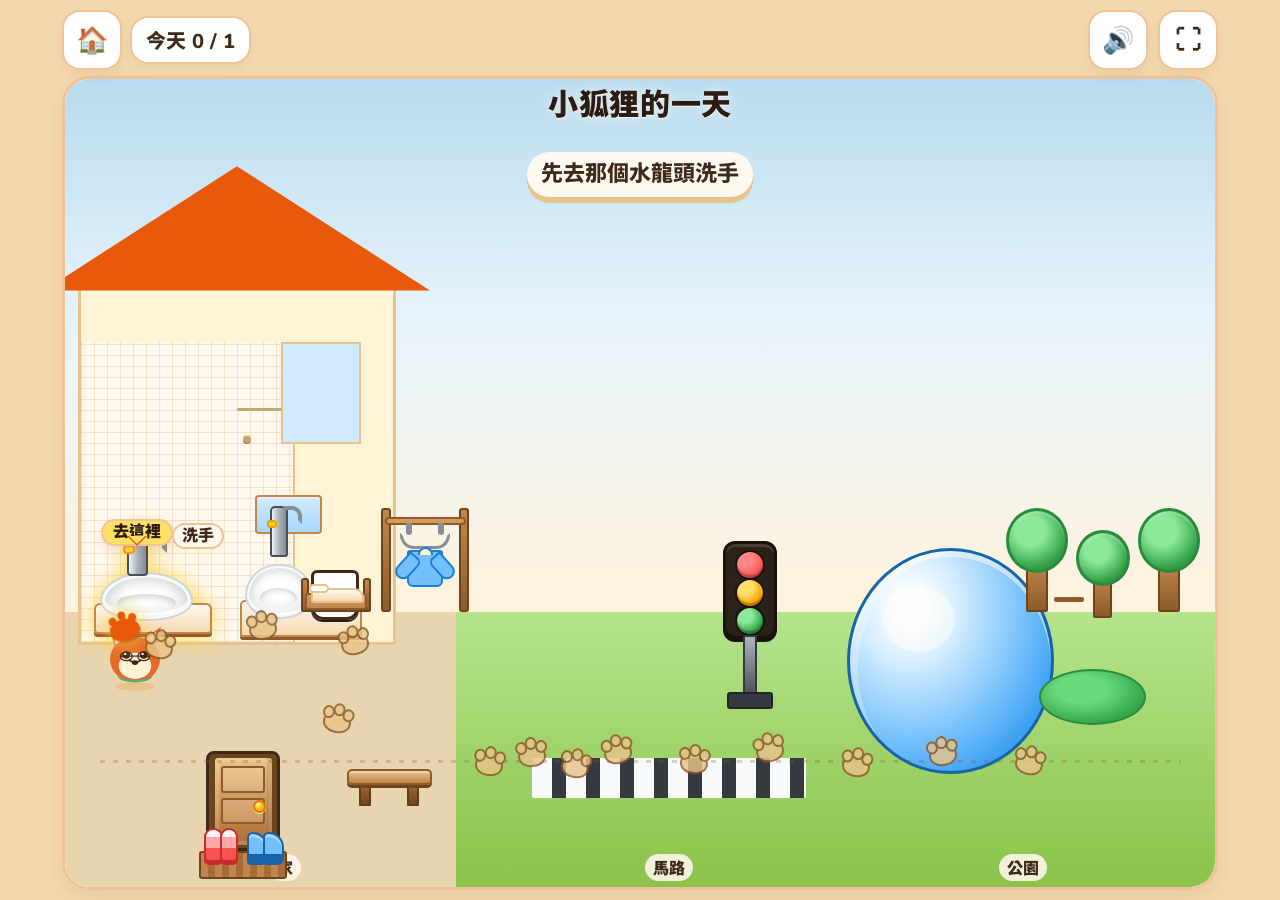
==== childgame/index.html @ acb847cd "小狐狸的一天：第四天出門後門打開鞋子走了，老師站到紅燈旁。 看完螃蟹再吃完再出門，家裡門打開、墊上鞋子走了，狐狸站到馬路紅燈旁說紅燈要停。吃完還沒出門時門仍關著、鞋子還在墊上。  Co-authore" ====
<!DOCTYPE html>
<html lang="zh-Hant">
  <head>
    <meta charset="utf-8" />
    <meta name="viewport" content="width=device-width, initial-scale=1, viewport-fit=cover, maximum-scale=1, user-scalable=no" />
    <meta name="mobile-web-app-capable" content="yes" />
    <meta name="apple-mobile-web-app-capable" content="yes" />
    <meta name="apple-mobile-web-app-title" content="小狐狸學堂" />
    <meta name="theme-color" content="#f4d9b0" />
    <title>小狐狸學堂</title>
    <meta name="description" content="小狐狸學堂。小狐狸老師帶臺灣大班玩數字、注音、英文和生活。" />
    <link rel="icon" type="image/svg+xml" href="./favicon.svg?v=20260903g" />
    <link rel="preconnect" href="https://fonts.googleapis.com" />
    <link rel="preconnect" href="https://fonts.gstatic.com" crossorigin />
    <link
      rel="stylesheet"
      href="https://fonts.googleapis.com/css2?family=Noto+Sans+TC:wght@700;900&family=Nunito:wght@700;800;900&display=swap"
    />
    <link rel="stylesheet" href="./styles.css?v=20260903g" />
  </head>
  <body>
    <div id="app"></div>
    <script src="./app.js?v=20260903g"></script>
  </body>
</html>
---- childgame/styles.css ----
:root {
  --ink: #3d2a1a;
  --ink-soft: #7a5a40;
  --paper: #fff8ee;
  --card: #fffdf8;
  --fox: #f76707;
  --fox-deep: #d9480f;
  --star: #f59f00;
  --good: #2b8a3e;
  --sky: #4dabf7;
  --berry: #fa5252;
  --grape: #845ef7;
  --mint: #12b886;
  --line: #f0c49a;
  --shadow: 0 8px 18px rgba(180, 120, 70, 0.14);
  --radius: 28px;
  --tap: 72px;
  --safe-t: env(safe-area-inset-top, 0px);
  --safe-b: env(safe-area-inset-bottom, 0px);
  --safe-l: env(safe-area-inset-left, 0px);
  --safe-r: env(safe-area-inset-right, 0px);
}

* {
  box-sizing: border-box;
}

html,
body {
  margin: 0;
  height: 100%;
  overflow: hidden;
  background: #f4d9b0;
  color: var(--ink);
  font-family: Nunito, "Noto Sans TC", "PingFang TC", "Microsoft JhengHei", "Noto Sans CJK TC", sans-serif;
  -webkit-tap-highlight-color: transparent;
  touch-action: manipulation;
  user-select: none;
  -webkit-user-select: none;
}

body {
  background: #f4d9b0;
}

button {
  font: inherit;
  color: inherit;
  cursor: pointer;
  border: 3px solid var(--line);
  border-radius: 20px;
  background: var(--card);
  box-shadow: var(--shadow);
}

button:active {
  transform: translateY(2px);
  box-shadow: 0 3px 8px rgba(90, 120, 160, 0.12);
}

button:focus-visible {
  outline: 4px solid #4dabf7;
  outline-offset: 2px;
}

#app {
  position: relative;
  z-index: 1;
  height: 100dvh;
  height: 100svh;
  max-height: 100dvh;
  overflow: hidden;
}

.shell {
  position: relative;
  height: 100%;
  max-width: 880px;
  margin: 0 auto;
  padding: calc(10px + var(--safe-t)) calc(12px + var(--safe-r)) calc(10px + var(--safe-b)) calc(12px + var(--safe-l));
  display: flex;
  flex-direction: column;
  gap: 8px;
  min-height: 0;
  overflow: hidden;
}

.topbar,
.home-tools {
  display: flex;
  align-items: center;
  justify-content: space-between;
  gap: 10px;
  flex: 0 0 auto;
}

.shell.is-home .topbar {
  justify-content: flex-end;
  position: relative;
  z-index: 1;
}

.topbar .title {
  flex: 1 1 auto;
  min-width: 0;
}

.icon-btn,
.home-btn {
  min-width: 60px;
  min-height: 60px;
  padding: 0 12px;
  font-size: 26px;
  font-weight: 800;
  display: inline-grid;
  place-items: center;
  background: #fff;
  border: 2px solid #f0c49a;
  border-radius: 18px;
  box-shadow: 0 5px 12px rgba(180, 120, 70, 0.12);
}

.home-hero {
  position: relative;
  z-index: 1;
  text-align: left;
  padding: 2px 8px 8px;
  flex: 0 0 auto;
}

.kicker {
  margin: 0 0 4px;
  font-size: clamp(20px, 5.2vmin, 30px);
  font-weight: 900;
  letter-spacing: 0.02em;
  color: #3d2a1a;
  text-align: left;
}

.title {
  margin: 0;
  font-size: clamp(36px, 10vmin, 58px);
  letter-spacing: 0.02em;
  text-align: left;
  line-height: 1.1;
  color: #2a1c12;
  font-weight: 900;
}

.fox-row {
  display: flex;
  align-items: flex-end;
  gap: 12px;
  flex: 0 0 auto;
  min-height: 0;
  padding: 0 4px;
}

.fox-frame {
  width: clamp(80px, 18vmin, 96px);
  height: clamp(80px, 18vmin, 96px);
  flex: 0 0 auto;
  border-radius: 0;
  background: transparent;
  border: 0;
  box-shadow: none;
  display: grid;
  place-items: center;
  overflow: visible;
}

.fox {
  width: 100%;
  height: 100%;
  display: block;
  overflow: visible;
}

.fox-bob {
  transform-box: fill-box;
  transform-origin: 50% 80%;
  animation: bob 2.8s ease-in-out infinite;
}

.fox.happy {
  animation: wiggle 0.45s ease;
}

.fox.think {
  animation: shake 0.4s ease;
}

.speech {
  flex: 1 1 auto;
  min-width: 0;
  background: #fffaf1;
  border: 0;
  border-radius: 24px;
  padding: 12px 16px;
  font-size: clamp(18px, 4.2vmin, 26px);
  font-weight: 800;
  line-height: 1.35;
  box-shadow: 0 6px 0 #e8c48a;
  position: relative;
}

.speak-btn {
  flex: 0 0 auto;
  min-width: 56px;
  min-height: 56px;
  padding: 0;
  font-size: 26px;
  border-radius: 18px;
  background: #fff;
  border: 2px solid #f0c49a;
  box-shadow: 0 5px 12px rgba(180, 120, 70, 0.12);
}

.star-chip,
.progress-chip {
  min-height: 48px;
  padding: 0 14px;
  border: 2px solid #f0c49a;
  border-radius: 18px;
  background: #fff;
  display: inline-flex;
  align-items: center;
  gap: 6px;
  font-size: 22px;
  font-weight: 800;
  box-shadow: 0 4px 10px rgba(180, 120, 70, 0.1);
}

.home-scroll {
  flex: 1 1 auto;
  min-height: 0;
  overflow-x: hidden;
  overflow-y: auto;
  -webkit-overflow-scrolling: touch;
  display: flex;
  flex-direction: column;
  gap: 10px;
  padding: 4px 12px 20px;
  scrollbar-width: none;
}

.home-scroll::-webkit-scrollbar {
  display: none;
  width: 0;
}

.section-title {
  margin: 6px 8px 0;
  font-size: clamp(18px, 4.2vmin, 26px);
  font-weight: 900;
  letter-spacing: 0.08em;
  color: #3d2a1a;
}

.level-grid {
  flex: 0 0 auto;
  display: grid;
  grid-template-columns: minmax(0, 1fr) minmax(0, 1fr);
  grid-auto-rows: minmax(148px, auto);
  gap: 14px;
  padding: 2px 2px 8px;
  width: 100%;
  max-width: 100%;
}

.level-card {
  display: flex;
  flex-direction: column;
  align-items: center;
  justify-content: center;
  gap: 8px;
  min-width: 0;
  max-width: 100%;
  overflow: hidden;
  min-height: clamp(148px, 26vmin, 196px);
  padding: 16px 8px 14px;
  font-weight: 800;
  border-radius: 32px;
  border: 2px solid #f0c49a;
  background: #fffdf8;
  box-shadow: 0 10px 18px rgba(180, 120, 70, 0.14);
}

.preview-art {
  width: 100%;
  max-width: 100%;
  min-width: 0;
  min-height: clamp(64px, 14vmin, 96px);
  display: flex;
  align-items: center;
  justify-content: center;
  flex-wrap: wrap;
  gap: 4px;
  background: transparent;
  border-radius: 0;
  font-size: clamp(18px, 4.6vmin, 26px);
  line-height: 1;
  box-shadow: none;
}

.cherry-ball {
  width: clamp(20px, 5.4vmin, 28px);
  height: clamp(20px, 5.4vmin, 28px);
  border-radius: 50%;
  background: radial-gradient(circle at 32% 28%, #ff8a8a 0 30%, #e03131 72%, #c22525 100%);
  box-shadow: inset -2px -3px 0 rgba(0, 0, 0, 0.08), 0 3px 0 rgba(180, 80, 60, 0.16);
  position: relative;
}

.cherry-ball::before {
  content: "";
  position: absolute;
  top: -9px;
  left: 46%;
  width: 2px;
  height: 10px;
  background: #2f9e44;
  border-radius: 2px;
}

.preview-art b {
  display: inline-grid;
  place-items: center;
  min-width: 1.15em;
  min-height: 1.15em;
  padding: 0 4px;
  background: #fff8ee;
  border: 2px solid #f0c49a;
  border-radius: 10px;
  font-size: 1em;
  color: #2a1c12;
}

.preview-art em {
  display: inline-grid;
  place-items: center;
  min-width: 1.05em;
  min-height: 1.05em;
  padding: 0 2px;
  background: #fff3bf;
  border: 2px solid #ffe066;
  border-radius: 10px;
  font-style: normal;
  color: var(--fox-deep);
}

.preview-art i {
  display: inline-grid;
  place-items: center;
  min-width: 1.05em;
  min-height: 1.05em;
  padding: 0 2px;
  background: #fff8ee;
  border: 2px solid #e8d4b0;
  border-radius: 10px;
  font-style: normal;
  font-weight: 900;
}

.preview-path i,
.preview-path em {
  min-width: 1.2em;
  min-height: 0.95em;
  border-radius: 50% 46% 48% 52%;
  background: #dee2e6;
  border-color: #adb5bd;
}

.preview-path em {
  background: #fff8ee;
  border-style: dashed;
  border-color: #ff922b;
}

.preview-ord .preview-flag {
  display: inline-grid;
  width: 1.55em;
  height: 1.55em;
  vertical-align: middle;
}

.preview-ord .preview-flag svg {
  width: 100%;
  height: 100%;
  display: block;
}

.preview-art .stars {
  font-size: 1.05em;
  filter: drop-shadow(0 1px 0 #e6a800);
}

.preview-more .mini-scale {
  display: flex;
  align-items: flex-end;
  gap: 4px;
}

.preview-more .mini-scale b {
  display: flex;
  align-items: center;
  gap: 1px;
  font-size: 0.72em;
  padding: 2px 4px;
  border-radius: 10px 10px 8px 8px;
}

.preview-more .count-fruit,
.preview-bond .count-fruit {
  width: 18px;
  height: 18px;
  flex: none;
}

.preview-more .mini-scale i {
  width: 10px;
  height: 12px;
  padding: 0;
  background: #c1864a;
  border: 0;
  border-radius: 0;
  clip-path: polygon(50% 0, 100% 100%, 0 100%);
}

.preview-trace svg {
  width: 46px;
  height: 52px;
  display: block;
  max-width: 100%;
}

.preview-trace path {
  fill: none;
  stroke: #f76707;
  stroke-width: 9;
  stroke-linecap: round;
  stroke-linejoin: round;
  stroke-dasharray: 8 7;
}

.preview-trace .preview-start {
  fill: #40c057;
  stroke: #2f9e44;
  stroke-width: 1.5;
}

.preview-trace.preview-bpm path {
  fill: #f76707;
  stroke: none;
  stroke-dasharray: none;
}

.preview-match .draw-line {
  width: 12px;
  height: 0;
  border-top: 3px solid #f76707;
  flex: 0 0 auto;
}

.preview-match .count-fruit {
  width: 1em;
  height: 1em;
  flex: none;
}

.level-card .name {
  font-size: clamp(20px, 4.6vmin, 30px);
  color: #2a1c12;
  max-width: 100%;
  text-align: center;
  line-height: 1.2;
}

.level-card .hint {
  font-size: clamp(13px, 3vmin, 16px);
  font-weight: 800;
  color: var(--ink-soft);
  text-align: center;
  line-height: 1.2;
}

.level-card.c1,
.level-card.c2,
.level-card.c3,
.level-card.c4,
.level-card.c5,
.level-card.c6,
.level-card.c7,
.level-card.c8,
.level-card.c9,
.level-card.w1,
.level-card.w2,
.level-card.w3,
.level-card.w4,
.level-card.w5,
.level-card.w6,
.level-card.e1,
.level-card.e2,
.level-card.e3,
.level-card.e4,
.level-card.e5,
.level-card.e6,
.level-card.l1,
.level-card.l2,
.level-card.l3,
.level-card.l4,
.level-card.l5,
.level-card.l6,
.level-card.l7,
.level-card.l8 {
  background: #fffdf8;
  border-color: #f0c49a;
}

.level-grid .level-card:active {
  transform: translateY(2px);
}

.home-foot {
  display: flex;
  align-items: center;
  justify-content: center;
  gap: 8px;
  flex: 0 0 auto;
  min-height: 48px;
  padding: 4px 8px 2px;
  background: transparent;
  box-shadow: none;
}

.home-foot .star-chip {
  background: transparent;
  border: 0;
  box-shadow: none;
  min-height: 0;
  padding: 0;
  font-size: clamp(22px, 4.8vmin, 30px);
  color: #3d2a1a;
}

.day-banner {
  display: grid;
  grid-template-columns: minmax(0, 1.15fr) minmax(0, 1fr) auto;
  align-items: center;
  gap: 10px 14px;
  width: 100%;
  min-height: 132px;
  padding: 12px 14px;
  text-align: left;
  background: linear-gradient(#8ecae6 0 48%, #d8f5a2 48% 100%);
  border: 3px solid #f0c49a;
  border-radius: 28px;
  box-shadow: var(--shadow);
  overflow: hidden;
}

.day-banner.is-evening {
  background: linear-gradient(#3d405b 0 50%, #5c4d3a 50% 100%);
  color: #fff8ee;
}

.day-banner-scene {
  position: relative;
  min-height: 88px;
  display: grid;
  grid-template-columns: 1.1fr 0.8fr 1fr;
  align-items: end;
  padding: 8px 6px 4px;
}

.day-banner-scene .mini-corner {
  position: relative;
  display: flex;
  align-items: flex-end;
  justify-content: center;
  gap: 2px;
  min-height: 42px;
  font-size: clamp(18px, 4.8vmin, 26px);
  line-height: 1;
}

.day-banner-scene .mini-home {
  background: linear-gradient(transparent 55%, #e8d5b0 55%);
}

.day-banner-scene .mini-road {
  background: linear-gradient(transparent 55%, #8bc34a 55%);
}

.day-banner-scene .mini-park {
  background: linear-gradient(transparent 55%, #8bc34a 55%);
}

.day-banner-scene .mini-hut {
  position: relative;
  width: 22px;
  height: 14px;
  margin-bottom: 2px;
  background: #fff4d6;
  border: 2px solid #e8c48a;
  border-radius: 3px 3px 0 0;
}

.day-banner-scene .mini-hut::before {
  content: "";
  position: absolute;
  left: -5px;
  top: -9px;
  width: 28px;
  height: 10px;
  background: #e8590c;
  clip-path: polygon(50% 0, 100% 100%, 0 100%);
}

.day-banner-scene .mini-crosswalk {
  width: 16px;
  height: 22px;
  background: repeating-linear-gradient(90deg, #6c757d 0 3px, #f8f9fa 3px 6px);
  border-radius: 2px;
}

.day-banner-scene .mini-corner .bit {
  font-size: clamp(16px, 4.2vmin, 22px);
  font-style: normal;
}

.day-banner-scene .day-fox-wear.mini {
  position: absolute;
  left: 14%;
  bottom: 2px;
  transform: scale(0.72);
  transition: left 0.45s ease;
}

.day-banner-scene.at-sink .day-fox-wear.mini { left: 8%; }
.day-banner-scene.at-vanity .day-fox-wear.mini { left: 22%; }
.day-banner-scene.at-dress .day-fox-wear.mini { left: 30%; }
.day-banner-scene.at-door .day-fox-wear.mini { left: 20%; }
.day-banner-scene.at-table .day-fox-wear.mini { left: 36%; }
.day-banner-scene.at-road .day-fox-wear.mini { left: 48%; }
.day-banner-scene.at-park .day-fox-wear.mini { left: 78%; }

.day-banner-copy {
  display: flex;
  flex-direction: column;
  gap: 4px;
  min-width: 0;
}

.day-banner-copy strong {
  font-size: clamp(22px, 5vmin, 32px);
  font-weight: 900;
  line-height: 1.15;
}

.day-banner-progress {
  font-size: clamp(16px, 3.6vmin, 22px);
  font-weight: 800;
  color: #3d2a1a;
}

.day-banner.is-evening .day-banner-progress {
  color: #fff8ee;
}

.day-banner-bits {
  display: flex;
  flex-wrap: wrap;
  gap: 4px;
  min-height: 22px;
}

.day-banner-bits .bit {
  font-size: 20px;
  line-height: 1;
  font-style: normal;
}

.day-banner:focus,
.day-banner:focus-visible {
  outline: 4px solid #ffd43b;
  outline-offset: 3px;
}

.day-banner-go {
  display: inline-grid;
  place-items: center;
  min-height: 56px;
  padding: 0 16px;
  border-radius: 18px;
  background: #ffe066;
  border: 2px solid #f0c49a;
  font-size: clamp(18px, 3.8vmin, 24px);
  font-weight: 900;
  color: #2a1c12;
  box-shadow: 0 5px 12px rgba(180, 120, 70, 0.14);
}

.shell.is-day {
  max-width: 1080px;
  gap: 6px;
}

.shell.is-day .topbar {
  justify-content: space-between;
}

.day-top-left {
  display: flex;
  align-items: center;
  gap: 8px;
}

.day-count {
  font-size: clamp(16px, 3.4vmin, 20px);
}

.shell.is-day .home-hero {
  display: none;
}

.shell.is-day .day-world {
  min-height: 0;
}

.day-talk {
  position: absolute;
  top: 10px;
  left: 10px;
  right: 10px;
  z-index: 5;
  display: flex;
  flex-direction: column;
  align-items: center;
  gap: 6px;
  pointer-events: none;
}

.day-world-title {
  margin: 0;
  font-size: clamp(20px, 4.6vmin, 30px);
  font-weight: 900;
  letter-spacing: 0.02em;
  line-height: 1.15;
  color: #2a1c12;
  text-shadow: 0 1px 0 rgba(255, 248, 238, 0.95), 0 0 14px rgba(255, 248, 238, 0.75);
}

.day-talk .speech {
  flex: 0 1 auto;
  max-width: min(92%, 560px);
  padding: 8px 14px;
  font-size: clamp(16px, 3.6vmin, 22px);
}

.day-world {
  --day-n: 3;
  --day-at: 0;
  --fox-x: 16%;
  --fox-y: 18%;
  --fox-right: auto;
  --fox-top: auto;
  position: relative;
  flex: 1 1 auto;
  min-height: 180px;
  overflow: hidden;
  border: 3px solid #f0c49a;
  border-radius: 28px;
  box-shadow: var(--shadow);
  background: #fffdf8;
}

.day-world.at-sink { --fox-x: calc(5% + 10px); --fox-y: 24%; }
.day-world.at-vanity { --fox-x: calc(max(36%, calc(5% + 148px)) - 22px); --fox-y: 28%; }
.day-world.at-dress { --fox-x: calc(max(36%, 5% + 148px) + 132px); --fox-y: 31%; }
.day-world.at-home { --fox-x: calc(max(36%, 5% + 148px) + 28px); --fox-y: 18%; }
.day-world.at-door { --fox-x: calc(30% + 18px); --fox-y: 4%; }
.day-world.at-table { --fox-x: auto; --fox-y: 7%; --fox-right: 4%; }
.day-world.at-road { --fox-x: auto; --fox-y: 14%; --fox-right: 30%; }
.day-world.at-light { --fox-x: auto; --fox-y: 6%; --fox-right: calc(14% + 64px); }
.day-world.at-habitat,
.day-world.at-park { --fox-x: 34%; --fox-y: 8%; --fox-top: auto; --fox-right: auto; }
.day-world.at-road .day-marker.is-park-side { --fox-x: auto; --fox-y: 22%; --fox-right: 8%; }
.day-world.at-habitat .day-marker.is-park-side,
.day-world.at-park .day-marker.is-park-side { --fox-x: 34%; --fox-y: 8%; --fox-top: auto; --fox-right: auto; }

.day-world.wx-rain .day-sky {
  background: linear-gradient(#6d8298, #9aafc0 55%, #c5d0d8);
}

.day-world.wx-cold .day-sky {
  background: linear-gradient(#d7e8f4, #eef6ff 60%, #f7fbff);
}

.day-world.wx-wind .day-sky {
  background: linear-gradient(#9ad0ea, #e4f4fb);
}

.day-world.wx-sun .day-sky {
  background: linear-gradient(#3d9ef0, #7ec8ff 42%, #ffe28a 100%);
}

.day-sky,
.day-ground,
.day-trail,
.day-zebra {
  position: absolute;
  pointer-events: none;
}

.day-sky {
  inset: 0 0 34% 0;
  border-radius: 25px 25px 0 0;
  overflow: hidden;
  background: linear-gradient(#b9dcf0 0%, #e8f4fb 46%, #fff3dc 100%);
}

.day-world.is-evening .day-sky,
.day-world.is-evening.wx-sun .day-sky,
.day-world.is-evening.wx-rain .day-sky,
.day-world.is-evening.wx-cold .day-sky,
.day-world.is-evening.wx-wind .day-sky {
  background: linear-gradient(#1d2b55 0%, #7a3560 28%, #e8590c 58%, #ffc078 82%, #ffe8a3 100%);
}

.day-world.is-evening .day-sky::after {
  content: "";
  position: absolute;
  right: 9%;
  top: 8%;
  width: clamp(36px, 9vmin, 56px);
  height: clamp(36px, 9vmin, 56px);
  border-radius: 50%;
  background: radial-gradient(circle at 36% 34%, #fff4c2 0 28%, #ff922b 62%, #d9480f 100%);
  box-shadow: 0 0 22px 8px rgba(255, 146, 43, 0.55);
  pointer-events: none;
}

.day-world.is-evening .wx-sun-icon {
  display: none;
}

.day-world.is-evening.wx-rain .day-sky {
  background: linear-gradient(#2a3348 0%, #6b4a58 46%, #d4a07a 100%);
}

.day-world.is-evening.wx-cold .day-sky {
  background: linear-gradient(#3d4d6e 0%, #8e6d78 46%, #e8c8a8 100%);
}

.day-sky .wx-drop,
.day-sky .wx-flake,
.day-sky .wx-sun-icon {
  position: absolute;
  pointer-events: none;
  font-style: normal;
  line-height: 1;
}

.day-sky .wx-drop {
  top: -12%;
  left: var(--x, 20%);
  width: 3px;
  height: 16px;
  border-radius: 2px;
  background: rgba(235, 245, 255, 0.78);
  animation: wx-rain 1.15s linear infinite;
  animation-delay: var(--d, 0s);
}

.day-sky .wx-flake {
  top: -8%;
  left: var(--x, 20%);
  width: 6px;
  height: 6px;
  border-radius: 50%;
  background: #fff;
  box-shadow: 0 0 0 1px rgba(210, 230, 245, 0.45);
  opacity: 0.95;
  animation: wx-snow 2.6s linear infinite;
  animation-delay: var(--d, 0s);
}

.day-sky .wx-sun-icon {
  top: 8%;
  right: 9%;
  font-size: clamp(26px, 7vmin, 44px);
  filter: drop-shadow(0 0 10px rgba(255, 224, 102, 0.85));
}

@keyframes wx-rain {
  0% { transform: translateY(0); opacity: 0.75; }
  100% { transform: translateY(140px); opacity: 0.15; }
}

@keyframes wx-snow {
  0% { transform: translate3d(0, 0, 0); opacity: 0.9; }
  100% { transform: translate3d(8px, 130px, 0); opacity: 0.2; }
}

.day-ground {
  inset: 66% 0 0 0;
  border-radius: 0 0 25px 25px;
  background:
    linear-gradient(90deg, #e8d5b0 0 34%, transparent 34% 66%, transparent 66% 100%),
    linear-gradient(#b5e48c, #8bc34a);
}

.day-world.is-evening .day-ground {
  background:
    linear-gradient(90deg, #b08958 0 34%, transparent 34% 66%, transparent 66% 100%),
    linear-gradient(#6f9a48, #3f6a32);
}

.day-trail {
  left: 3%;
  right: 3%;
  bottom: 14%;
  height: 28px;
  border-radius: 0;
  background: none;
  opacity: 1;
  overflow: visible;
  z-index: 3;
}

.day-trail::before {
  content: "";
  position: absolute;
  left: 0;
  right: 0;
  top: 52%;
  height: 3px;
  border-radius: 999px;
  background:
    repeating-linear-gradient(
      90deg,
      rgba(141, 90, 43, 0.28) 0 5px,
      transparent 5px 13px
    );
  opacity: 1;
}

.dt-paw {
  position: absolute;
  left: var(--x, 8%);
  top: 50%;
  width: 24px;
  height: 18px;
  margin-left: -12px;
  margin-top: calc(-10px + var(--w, 0px) - var(--up, 0px));
  color: #8d5a2b;
  background: currentColor;
  border-radius: 50% 50% 46% 46%;
  transform: rotate(var(--r, 0deg));
  pointer-events: none;
  box-shadow: 1px 2px 0 rgba(61, 42, 26, 0.22);
}

.dt-paw.at-wash {
  left: calc((1.15 / 3) * 0.05 / 0.94 * 100% - 3% / 0.94 + 38px);
}

.dt-paw.at-brush {
  left: calc(max((1.15 / 3) * 0.36 / 0.94 * 100%, (1.15 / 3) * 0.05 / 0.94 * 100% + 148px) - 3% / 0.94 + 28px);
}

.dt-paw.at-dress {
  left: calc(max((1.15 / 3) * 0.36 / 0.94 * 100%, (1.15 / 3) * 0.05 / 0.94 * 100% + 148px) - 3% / 0.94 + 120px);
}

.dt-paw.near-wash {
  left: calc((1.15 / 3) * 0.05 / 0.94 * 100% - 3% / 0.94 + 72px);
}

.dt-paw::before {
  content: "";
  position: absolute;
  left: 50%;
  top: -8px;
  width: 8px;
  height: 9px;
  margin-left: -4px;
  background: currentColor;
  border-radius: 50%;
  box-shadow:
    -10px 4px 0 currentColor,
    10px 4px 0 currentColor;
}

.dt-paw.is-done {
  color: #5c3d1e;
  opacity: 1;
}

.dt-paw.is-now {
  width: 30px;
  height: 22px;
  margin-left: -15px;
  color: #e8590c;
  z-index: 2;
  filter: drop-shadow(0 0 10px rgba(255, 212, 59, 1));
  animation: dt-paw-now 1.15s ease-in-out infinite;
}

.dt-paw.is-soon {
  color: #a86a38;
  opacity: 0.82;
  background: #e8c48a;
  box-shadow: 0 0 0 2px #8d5a2b;
}

.dt-paw.is-soon::before {
  background: #e8c48a;
  box-shadow:
    -10px 4px 0 #e8c48a,
    10px 4px 0 #e8c48a,
    -10px 4px 0 2px #8d5a2b,
    10px 4px 0 2px #8d5a2b,
    0 0 0 2px #8d5a2b;
}

.dt-paw.is-stretch {
  color: #c1864a;
  opacity: 1;
  animation: dt-paw-stretch 0.7s ease-out;
}

.day-trail.just-wash .dt-paw.is-stretch,
.day-trail.just-brush .dt-paw.is-stretch {
  width: 26px;
  height: 20px;
  color: #e8590c;
  opacity: 1;
}

@keyframes dt-paw-now {
  0%, 100% { transform: rotate(var(--r, 0deg)) translateY(0) scale(1); }
  50% { transform: rotate(var(--r, 0deg)) translateY(-5px) scale(1.12); }
}

@keyframes dt-paw-stretch {
  0% { transform: rotate(var(--r, 0deg)) scale(0.4); opacity: 0; }
  100% { transform: rotate(var(--r, 0deg)) scale(1); opacity: 1; }
}

.day-world.is-evening .dt-paw.is-done {
  color: #4a3018;
}

.day-world.is-evening .dt-paw.is-now {
  color: #ff922b;
}

.day-zebra {
  left: 8%;
  right: 8%;
  width: auto;
  bottom: 11%;
  height: clamp(28px, 7vmin, 40px);
  background:
    repeating-linear-gradient(
      90deg,
      #f8f9fa 0 20px,
      #343a40 20px 34px
    );
  border: 0;
  border-radius: 2px;
  box-shadow: none;
  z-index: 1;
}

.day-zebra i {
  position: absolute;
  display: block;
  pointer-events: none;
}

.dz-print {
  width: 38px;
  height: 28px;
  background: #d9480f;
  border-radius: 50% 50% 46% 46%;
  box-shadow: 0 0 0 3px #fff4e0, 2px 2px 0 rgba(61, 42, 26, 0.35);
  z-index: 2;
}

.dz-print::before {
  content: "";
  position: absolute;
  left: 50%;
  top: -8px;
  width: 8px;
  height: 9px;
  margin-left: -4px;
  background: #e8590c;
  border-radius: 50%;
  box-shadow: -9px 3px 0 #e8590c, 9px 3px 0 #e8590c;
}

.dz-print.a { left: 18%; top: 42%; transform: rotate(-12deg); }
.dz-print.b { left: 42%; top: 28%; transform: rotate(8deg); }
.dz-print.c { left: 66%; top: 46%; transform: rotate(-6deg); }

.day-live {
  position: absolute;
  z-index: 2;
  inset: 0;
  display: grid;
  grid-template-columns: 1.15fr 0.85fr 1fr;
  pointer-events: none;
}

.day-corner {
  position: relative;
  min-width: 0;
}

.day-corner-name {
  position: absolute;
  left: 50%;
  bottom: 6px;
  transform: translateX(-50%);
  z-index: 2;
  padding: 1px 8px;
  border-radius: 999px;
  background: rgba(255, 248, 238, 0.88);
  font-size: clamp(12px, 2.6vmin, 16px);
  font-weight: 900;
  color: #3d2a1a;
  pointer-events: none;
}

.live-house {
  position: absolute;
  left: 3%;
  bottom: 30%;
  width: 72%;
  height: 46%;
  background: #fff4d6;
  border: 3px solid #e8c48a;
  border-radius: 10px 10px 0 0;
}

.live-house::before {
  content: "";
  position: absolute;
  left: 0;
  top: 18%;
  bottom: 0;
  width: 68%;
  background:
    repeating-linear-gradient(
      90deg,
      rgba(214, 168, 110, 0.28) 0 1px,
      transparent 1px 13px
    ),
    repeating-linear-gradient(
      0deg,
      rgba(214, 168, 110, 0.28) 0 1px,
      transparent 1px 11px
    ),
    #fff8ee;
  border-right: 2px solid #e8c48a;
  border-radius: 0 8px 0 0;
  pointer-events: none;
}

.live-roof {
  position: absolute;
  left: -12%;
  top: -30%;
  width: 124%;
  height: 34%;
  background: #e8590c;
  clip-path: polygon(50% 0, 100% 100%, 0 100%);
}

.live-rail {
  position: absolute;
  left: 50%;
  top: 36%;
  width: 38%;
  height: 3px;
  background: #c4a574;
  border-radius: 2px;
}

.live-win {
  position: absolute;
  top: 18%;
  right: 10%;
  width: 26%;
  height: 28%;
  background: #d0ebff;
  border: 2px solid #e8c48a;
}

.theme-wall {
  position: absolute;
  left: 50%;
  top: 42%;
  width: 42%;
  height: 30%;
  display: flex;
  flex-wrap: wrap;
  align-content: flex-start;
  align-items: flex-start;
  gap: 5px 6px;
  padding: 1px 0 0;
  pointer-events: none;
  z-index: 1;
}

.theme-wall.is-empty {
  justify-content: flex-start;
}

.theme-hook {
  width: 8px;
  height: 8px;
  margin: 4px 0 0 6px;
  border-radius: 50%;
  background: #c4a574;
  box-shadow: inset 0 1px 0 #efe0c4, 0 1px 0 #8d6e4a;
}

.theme-scrap {
  display: inline-flex;
  align-items: center;
  justify-content: center;
  min-width: 22px;
  min-height: 22px;
  padding: 2px 5px;
  background: #fffef8;
  border: 1px solid #d9b888;
  border-radius: 3px;
  font-size: clamp(13px, 2.8vmin, 18px);
  font-weight: 900;
  line-height: 1;
  color: #c45c26;
  transform: rotate(var(--r, -3deg));
  box-shadow: 1px 2px 0 rgba(160, 120, 70, 0.18);
  font-style: normal;
}

.theme-scrap.scrap-glyph {
  color: #c45c26;
  background: #fffaf0;
}

.theme-scrap.scrap-pic {
  background: #fffef8;
  font-size: clamp(14px, 3vmin, 20px);
}

.theme-scrap.scrap-count {
  gap: 1px;
  background: #fffef8;
  color: #8a5a2b;
}

.theme-scrap.scrap-count b {
  font-size: 0.85em;
  font-weight: 900;
}

.theme-scrap.scrap-star {
  background: #fff6d6;
  color: #b8860b;
  font-size: clamp(11px, 2.2vmin, 14px);
}

.live-table {
  display: none;
}

.day-world.is-evening .live-win {
  background: #ffe066;
  border-color: #f59f00;
  box-shadow:
    0 0 0 2px #ffe8a3,
    0 0 18px 6px rgba(255, 212, 80, 0.95);
}

.day-world.is-evening .park-pond {
  background: radial-gradient(ellipse at 38% 34%, #ffe8a3 0 14%, #74c0fc 48%, #1c4e89 100%);
  box-shadow:
    inset 0 6px 0 rgba(255, 236, 180, 0.42),
    0 0 14px rgba(255, 200, 120, 0.35);
}

.park-nature {
  position: absolute;
  inset: 0;
  z-index: 1;
  pointer-events: none;
}

.park-pond,
.park-grass,
.park-sand {
  position: absolute;
  display: block;
  font-style: normal;
  pointer-events: none;
}

.park-pond {
  left: 4%;
  bottom: 14%;
  width: 54%;
  height: 28%;
  border-radius: 50%;
  background: radial-gradient(ellipse at 30% 26%, #f8fcff 0 10%, #d0ebff 26%, #74c0fc 58%, #339af0 82%, #1c7ed6 100%);
  border: 3px solid #1864ab;
  box-shadow:
    inset 0 6px 0 rgba(255, 253, 248, 0.5),
    inset 16px 8px 0 -8px rgba(255, 253, 248, 0.28);
}

.park-pond::before {
  content: "";
  position: absolute;
  left: 16%;
  top: 16%;
  width: 36%;
  height: 30%;
  border-radius: 50%;
  background: rgba(255, 253, 248, 0.48);
  pointer-events: none;
}

.park-grass {
  right: 18%;
  bottom: 20%;
  width: 28%;
  height: 7%;
  border-radius: 50%;
  background: radial-gradient(ellipse at 40% 36%, #69db7c 0 28%, #2f9e44 78%, #2b8a3e 100%);
  border: 2px solid #2b8a3e;
}

.park-sand {
  left: 42%;
  bottom: 21%;
  width: 16%;
  height: 6%;
  border-radius: 50% 50% 42% 42%;
  background: radial-gradient(ellipse at 40% 30%, #ffe8a3, #e8b86d);
  border: 2px solid #d4a017;
}

.day-trees {
  position: absolute;
  right: 4%;
  bottom: 34%;
  display: flex;
  align-items: flex-end;
  gap: 8px;
  pointer-events: none;
  isolation: isolate;
}

.day-tree,
.day-tree-art {
  position: relative;
  display: block;
  width: clamp(18px, 4.4vmin, 28px);
  height: clamp(28px, 7vmin, 42px);
  font-style: normal;
  overflow: visible;
}

.day-tree {
  width: clamp(42px, 9vmin, 62px);
  height: clamp(72px, 16.5vmin, 104px);
  z-index: 0;
}

.day-tree.is-mid {
  width: clamp(36px, 7.6vmin, 54px);
  height: clamp(60px, 14vmin, 88px);
  transform: translateY(6px);
  z-index: 2;
}

.day-tree::before,
.day-tree-art .dt-canopy {
  content: "";
  position: absolute;
  left: 4%;
  right: 4%;
  top: 0;
  height: 54%;
  background: radial-gradient(circle at 38% 34%, #8ce99a 0 28%, #2f9e44 72%, #2b8a3e 100%);
  border: 2px solid #2b8a3e;
  border-radius: 50%;
  box-shadow: inset 0 3px 0 rgba(255, 253, 248, 0.18);
  z-index: 4;
}

.day-tree::before {
  left: 0;
  right: 0;
  height: 56%;
  border-width: 3px;
}

.day-tree::after,
.day-tree-art .dt-trunk {
  content: "";
  position: absolute;
  left: 38%;
  right: 38%;
  top: 48%;
  bottom: 0;
  background: linear-gradient(#c1864a, #8d5a2b);
  border: 1px solid #6d451c;
  border-radius: 2px;
  z-index: 1;
}

.day-tree::after {
  left: 32%;
  right: 32%;
  top: 50%;
  border-width: 2px;
}

.day-branch {
  position: absolute;
  left: -22px;
  top: 76%;
  width: 30px;
  height: 5px;
  background: #8d5a2b;
  border-radius: 2px;
  z-index: 2;
}

.day-furn,
button.day-furn,
.day-place,
button.day-place {
  position: absolute;
  display: flex;
  flex-direction: column;
  align-items: center;
  justify-content: flex-end;
  gap: 2px;
  width: auto;
  height: auto;
  min-width: 0;
  min-height: 0;
  margin: 0;
  padding: 0 2px;
  background: transparent;
  border: 0;
  box-shadow: none;
  color: inherit;
  overflow: visible;
  pointer-events: none;
  -webkit-appearance: none;
  appearance: none;
  outline: none;
}

button.day-furn,
button.day-place {
  pointer-events: auto;
  cursor: pointer;
}

button.day-furn:focus,
button.day-furn:focus-visible,
button.day-place:focus,
button.day-place:focus-visible {
  outline: none;
  filter: drop-shadow(0 0 8px rgba(255, 212, 59, 0.9));
}

button.day-furn:active,
button.day-place:active {
  transform: none;
  box-shadow: none;
}

.day-furn.is-next,
.day-place.is-next {
  animation: day-glow 1.6s ease-in-out infinite;
  z-index: 3;
}

.day-furn.is-next .day-spot-art,
.day-place.is-next .day-spot-art {
  filter: drop-shadow(0 0 10px rgba(255, 212, 59, 0.95));
}

.furn-wash {
  left: 5%;
  bottom: 31%;
  min-width: 110px;
  min-height: 88px;
  z-index: 3;
}

.furn-wash .day-go-bubble {
  top: -6px;
  left: 38%;
  transform: translateX(-50%);
  z-index: 5;
}

.furn-wash .day-go-bubble::after,
.furn-wash .day-go-bubble::before {
  content: "";
  position: absolute;
  left: 50%;
  width: 0;
  height: 0;
  pointer-events: none;
}

.furn-wash .day-go-bubble::after {
  bottom: -12px;
  border: 10px solid transparent;
  border-top-color: #e8590c;
  transform: translateX(-50%);
}

.furn-wash .day-go-bubble::before {
  bottom: -8px;
  border: 8px solid transparent;
  border-top-color: #ffe066;
  transform: translateX(-50%);
  z-index: 1;
}

.furn-wash .day-spot-label {
  position: absolute;
  left: 64%;
  top: -2px;
  bottom: auto;
  transform: none;
  padding: 2px 8px;
  background: #fff8ee;
  border: 2px solid #f0c49a;
  border-radius: 999px;
  white-space: nowrap;
  z-index: 5;
}

.furn-brush {
  left: max(36%, calc(5% + 148px));
  bottom: 31%;
  min-width: 110px;
  min-height: 118px;
  z-index: 3;
}

.furn-brush .day-go-bubble {
  left: 33%;
  top: -8px;
  transform: translateX(-50%);
  z-index: 5;
}

.furn-brush .day-go-bubble::after,
.furn-brush .day-go-bubble::before {
  content: "";
  position: absolute;
  left: 50%;
  width: 0;
  height: 0;
  pointer-events: none;
}

.furn-brush .day-go-bubble::after {
  bottom: -12px;
  border: 10px solid transparent;
  border-top-color: #e8590c;
  transform: translateX(-50%);
}

.furn-brush .day-go-bubble::before {
  bottom: -8px;
  border: 8px solid transparent;
  border-top-color: #ffe066;
  transform: translateX(-50%);
  z-index: 1;
}

.furn-brush .day-spot-label {
  position: absolute;
  left: 64%;
  top: -2px;
  bottom: auto;
  transform: none;
  padding: 2px 8px;
  background: #fff8ee;
  border: 2px solid #f0c49a;
  border-radius: 999px;
  white-space: nowrap;
  z-index: 5;
}

.furn-dress {
  left: calc(max(36%, 5% + 148px) + 64px);
  bottom: 34%;
  min-width: 118px;
  min-height: 88px;
  flex-direction: row;
  align-items: flex-end;
  z-index: 5;
}

.furn-out {
  left: 30%;
  bottom: 1%;
  min-width: 72px;
  min-height: 110px;
  z-index: 4;
}

.furn-out .day-go-bubble {
  top: auto;
  bottom: calc(100% + 8px);
  left: 50%;
  right: auto;
  transform: translateX(-50%);
}

.furn-out .day-spot-label {
  position: absolute;
  left: calc(100% + 14px);
  bottom: 14%;
  transform: none;
  white-space: nowrap;
  z-index: 5;
}

.furn-dress .day-hang-art .day-go-bubble {
  top: -8px;
  left: 50%;
  right: auto;
  bottom: auto;
  transform: translateX(-50%);
  padding: 2px 8px;
  z-index: 5;
}

.furn-dress .day-hang-art .day-go-bubble::after,
.furn-dress .day-hang-art .day-go-bubble::before {
  content: "";
  position: absolute;
  left: 50%;
  width: 0;
  height: 0;
  pointer-events: none;
}

.furn-dress .day-hang-art .day-go-bubble::after {
  bottom: -12px;
  border: 10px solid transparent;
  border-top-color: #e8590c;
  transform: translateX(-50%);
}

.furn-dress .day-hang-art .day-go-bubble::before {
  bottom: -8px;
  border: 8px solid transparent;
  border-top-color: #ffe066;
  transform: translateX(-50%);
  z-index: 1;
}

.furn-dress .day-hang-art .day-spot-label {
  position: absolute;
  left: 72%;
  top: 2px;
  bottom: auto;
  transform: none;
  padding: 2px 8px;
  background: #fff8ee;
  border: 2px solid #f0c49a;
  border-radius: 999px;
  white-space: nowrap;
  z-index: 5;
}

.furn-table {
  left: auto;
  right: 16%;
  bottom: 10%;
  min-width: 76px;
  min-height: 52px;
  z-index: 5;
}

.furn-table .day-table-art .day-go-bubble {
  top: -8px;
  left: 50%;
  right: auto;
  bottom: auto;
  transform: translateX(-50%);
  padding: 2px 8px;
  z-index: 5;
}

.furn-table .day-table-art .day-go-bubble::after,
.furn-table .day-table-art .day-go-bubble::before {
  content: "";
  position: absolute;
  left: 50%;
  width: 0;
  height: 0;
  pointer-events: none;
}

.furn-table .day-table-art .day-go-bubble::after {
  bottom: -12px;
  border: 10px solid transparent;
  border-top-color: #e8590c;
  transform: translateX(-50%);
}

.furn-table .day-table-art .day-go-bubble::before {
  bottom: -8px;
  border: 8px solid transparent;
  border-top-color: #ffe066;
  transform: translateX(-50%);
  z-index: 1;
}

.furn-table .day-table-art .day-spot-label {
  position: absolute;
  left: 72%;
  top: 2px;
  bottom: auto;
  transform: none;
  padding: 2px 8px;
  background: #fff8ee;
  border: 2px solid #f0c49a;
  border-radius: 999px;
  white-space: nowrap;
  z-index: 5;
}

.furn-road {
  left: auto;
  right: 14%;
  bottom: 22%;
  width: max-content;
  min-width: 48px;
  min-height: 110px;
  margin-inline: 0;
  z-index: 4;
}

.furn-road .day-go-bubble {
  top: auto;
  bottom: calc(100% + 8px);
  left: 50%;
  right: auto;
  transform: translateX(-50%);
}

.furn-light .day-go-bubble {
  z-index: 5;
}

.furn-light .day-go-bubble::after,
.furn-light .day-go-bubble::before {
  content: "";
  position: absolute;
  left: 50%;
  width: 0;
  height: 0;
  pointer-events: none;
}

.furn-light .day-go-bubble::after {
  bottom: -12px;
  border: 10px solid transparent;
  border-top-color: #e8590c;
  transform: translateX(-50%);
}

.furn-light .day-go-bubble::before {
  bottom: -8px;
  border: 8px solid transparent;
  border-top-color: #ffe066;
  transform: translateX(-50%);
  z-index: 1;
}

.furn-road .day-spot-label {
  position: absolute;
  left: calc(100% + 4px);
  bottom: 48%;
  transform: none;
  white-space: nowrap;
}

.furn-light .day-spot-label {
  padding: 2px 8px;
  background: #fff8ee;
  border: 2px solid #f0c49a;
  border-radius: 999px;
  z-index: 5;
}

.place-light.is-next .dl-lamp.red {
  filter: brightness(1.18);
  box-shadow: 0 0 14px rgba(250, 82, 82, 0.95), inset 0 -3px 0 rgba(0, 0, 0, 0.18);
}

.furn-park {
  left: 34%;
  right: auto;
  top: auto;
  bottom: 14%;
  min-width: 72px;
  min-height: 48px;
  z-index: 4;
}

.furn-park .day-go-bubble {
  top: auto;
  bottom: calc(100% + 8px);
  left: 50%;
  right: auto;
  transform: translateX(-50%);
  z-index: 5;
}

.furn-habitat .day-go-bubble::after,
.furn-habitat .day-go-bubble::before {
  content: "";
  position: absolute;
  left: 50%;
  width: 0;
  height: 0;
  pointer-events: none;
}

.furn-habitat .day-go-bubble::after {
  bottom: -12px;
  border: 10px solid transparent;
  border-top-color: #e8590c;
  transform: translateX(-50%);
}

.furn-habitat .day-go-bubble::before {
  bottom: -8px;
  border: 8px solid transparent;
  border-top-color: #ffe066;
  transform: translateX(-50%);
  z-index: 1;
}

.furn-park .day-spot-label {
  position: absolute;
  left: 50%;
  top: calc(100% + 4px);
  bottom: auto;
  transform: translateX(-50%);
  margin-top: 0;
  padding: 2px 8px;
  background: #fff8ee;
  border: 2px solid #f0c49a;
  border-radius: 999px;
  white-space: nowrap;
  z-index: 5;
}

.day-sink-art,
.day-vanity-art,
.day-door-art {
  position: relative;
  display: block;
  overflow: visible;
  pointer-events: none;
}

.day-sink-art {
  overflow: hidden;
  width: clamp(110px, 20vmin, 128px);
  height: clamp(88px, 16.8vmin, 112px);
}

.day-vanity-art {
  width: clamp(110px, 20vmin, 128px);
  height: clamp(118px, 22vmin, 142px);
}

.day-door-art {
  width: clamp(68px, 14vmin, 88px);
  height: clamp(100px, 22vmin, 128px);
}

.day-sink-art i,
.day-vanity-art i,
.day-door-art i {
  position: absolute;
  display: block;
  font-style: normal;
  line-height: 1;
  pointer-events: none;
}

.ds-counter {
  left: 4%;
  right: 4%;
  bottom: 2%;
  height: 28%;
  background: linear-gradient(#fff8ee, #f4d9b0);
  border: 2px solid #c1864a;
  border-radius: 6px 6px 4px 4px;
  box-shadow: 0 3px 0 #8d5a2b;
}

.ds-basin {
  left: 10%;
  right: 20%;
  bottom: 16%;
  height: 40%;
  background: radial-gradient(ellipse at 50% 28%, #ffffff 0 34%, #f1f3f5 62%, #dee2e6 100%);
  border: 3px solid #f8f9fa;
  outline: 2px solid #ced4da;
  border-radius: 50% 50% 48% 48% / 60% 60% 40% 40%;
  box-shadow:
    inset 0 6px 8px rgba(134, 142, 150, 0.28),
    inset 0 -3px 0 #fff;
}

.ds-well {
  left: 22%;
  right: 32%;
  bottom: 22%;
  height: 16%;
  background: radial-gradient(ellipse at 50% 20%, #fff 0 30%, #e9ecef 100%);
  border-radius: 50%;
  box-shadow: inset 0 4px 5px rgba(73, 80, 87, 0.2);
}

.ds-tap {
  left: 30%;
  top: 6%;
  width: 16%;
  height: 40%;
  background: linear-gradient(90deg, #f1f3f5, #adb5bd 46%, #868e96);
  border: 2px solid #495057;
  border-radius: 6px 6px 4px 4px;
}

.ds-tap::before {
  content: "";
  position: absolute;
  left: 70%;
  top: -3px;
  width: 16px;
  height: 13px;
  border: 5px solid #868e96;
  border-left-color: transparent;
  border-bottom-color: transparent;
  border-radius: 0 12px 0 0;
}

.ds-tap::after {
  content: "";
  position: absolute;
  left: -6px;
  top: 28%;
  width: 8px;
  height: 5px;
  background: #ffd43b;
  border: 2px solid #f59f00;
  border-radius: 4px;
}

.ds-rail {
  right: 6%;
  top: 12%;
  width: 22%;
  height: 4px;
  background: #adb5bd;
  border: 1px solid #868e96;
  border-radius: 4px;
}

.ds-towel {
  right: 0;
  top: 4%;
  width: 40%;
  height: 72%;
  background:
    repeating-linear-gradient(
      180deg,
      #ffe8cc 0 7px,
      #ffc078 7px 9px
    );
  border: 2px solid #e8590c;
  border-radius: 4px 4px 10px 10px;
  box-shadow:
    inset 0 6px 0 rgba(255, 253, 248, 0.45),
    3px 4px 0 rgba(141, 90, 43, 0.16);
  z-index: 3;
}

.ds-soap {
  right: 2%;
  bottom: 14%;
  width: 36%;
  height: 30%;
  background: linear-gradient(#ffa8c5, #f06595);
  border: 2px solid #c2255c;
  border-radius: 7px;
  box-shadow:
    inset 0 4px 0 rgba(255, 253, 248, 0.5),
    0 2px 0 #e64980;
  z-index: 4;
}

.ds-sheen {
  left: 8%;
  right: 16%;
  bottom: 14%;
  height: 42%;
  background:
    radial-gradient(ellipse at 40% 24%, rgba(255, 255, 255, 0.85) 0 16%, rgba(77, 171, 247, 0.5) 48%, rgba(34, 139, 230, 0.72) 100%);
  border: 2px solid rgba(24, 100, 171, 0.35);
  border-radius: 50%;
  box-shadow: inset 0 4px 0 rgba(255, 255, 255, 0.4);
  z-index: 3;
}

.day-place.place-sink.is-done {
  z-index: 6;
}

.day-sink-art.is-used {
  overflow: visible;
}

.day-sink-art.is-used .ds-basin {
  background: radial-gradient(ellipse at 50% 28%, #d0ebff 0 22%, #4dabf7 68%, #1864ab 100%);
  border-color: #74c0fc;
  outline-color: #1864ab;
}

.day-sink-art.is-used .ds-basin::after {
  content: "";
  position: absolute;
  left: 16%;
  top: 16%;
  width: 38%;
  height: 24%;
  border-radius: 50%;
  background: rgba(255, 253, 248, 0.58);
  pointer-events: none;
}

.day-sink-art.is-used .ds-well {
  background: radial-gradient(ellipse at 50% 20%, #74c0fc 0 30%, #1864ab 100%);
  box-shadow: inset 0 4px 5px rgba(24, 100, 171, 0.35);
}

.day-sink-art.is-used .ds-towel {
  left: auto;
  right: 3%;
  top: 8%;
  width: 24%;
  height: 62%;
  border-width: 3px;
  background:
    repeating-linear-gradient(
      180deg,
      #fff4e0 0 8px,
      #ff922b 8px 12px
    );
  box-shadow:
    inset 0 8px 0 rgba(255, 253, 248, 0.55),
    inset 0 -14px 0 rgba(228, 88, 12, 0.35),
    3px 4px 0 rgba(141, 90, 43, 0.28);
  transform: none;
  z-index: 6;
}

.day-sink-art.is-used .ds-soap {
  left: -10%;
  right: auto;
  bottom: 4%;
  width: 44%;
  height: 42%;
  border-width: 3px;
  background: linear-gradient(#ffc9de, #f06595);
  box-shadow:
    inset 0 6px 0 rgba(255, 253, 248, 0.6),
    0 3px 0 #e64980,
    0 0 0 4px rgba(194, 37, 92, 0.28);
  z-index: 7;
}

.day-sink-art.is-used .ds-sheen {
  left: 10%;
  right: 18%;
  bottom: 14%;
  height: 44%;
  background:
    radial-gradient(ellipse at 40% 24%, rgba(255, 255, 255, 0.98) 0 12%, #4dabf7 40%, #1864ab 100%);
  border: 3px solid #1864ab;
  box-shadow:
    inset 0 6px 0 rgba(255, 255, 255, 0.55),
    0 0 16px rgba(34, 139, 230, 0.7);
  z-index: 5;
}

.dv-mirror {
  left: 14%;
  right: 34%;
  top: 0;
  height: 28%;
  background: linear-gradient(#d0ebff, #a5d8ff);
  border: 2px solid #c1864a;
  border-radius: 4px;
  box-shadow: inset 0 2px 0 rgba(255, 253, 248, 0.45);
}

.dv-counter {
  left: 2%;
  right: 2%;
  bottom: 0;
  height: 26%;
  background: linear-gradient(#fff8ee, #f4d9b0);
  border: 2px solid #c1864a;
  border-radius: 5px 5px 3px 3px;
  box-shadow: 0 3px 0 #8d5a2b;
}

.dv-basin {
  left: 8%;
  right: calc(5% + 48px);
  bottom: 14%;
  height: 36%;
  background: radial-gradient(ellipse at 50% 26%, #ffffff 0 36%, #f1f3f5 64%, #dee2e6 100%);
  border: 2px solid #f8f9fa;
  outline: 2px solid #ced4da;
  border-radius: 48% 48% 46% 46% / 58% 58% 42% 42%;
  box-shadow:
    inset 0 5px 6px rgba(134, 142, 150, 0.26),
    inset 0 -2px 0 #fff;
}

.dv-well {
  left: 18%;
  right: calc(5% + 62px);
  bottom: 20%;
  height: 14%;
  background: radial-gradient(ellipse at 50% 20%, #fff 0 30%, #e9ecef 100%);
  border-radius: 50%;
  box-shadow: inset 0 3px 4px rgba(73, 80, 87, 0.2);
}

.dv-tap {
  left: 26%;
  top: 8%;
  width: 14%;
  height: 36%;
  background: linear-gradient(90deg, #f1f3f5, #adb5bd 46%, #868e96);
  border: 2px solid #495057;
  border-radius: 5px 5px 3px 3px;
}

.dv-tap::before {
  content: "";
  position: absolute;
  left: 68%;
  top: -2px;
  width: 12px;
  height: 10px;
  border: 4px solid #868e96;
  border-left-color: transparent;
  border-bottom-color: transparent;
  border-radius: 0 10px 0 0;
}

.dv-tap::after {
  content: "";
  position: absolute;
  left: -5px;
  top: 26%;
  width: 6px;
  height: 4px;
  background: #ffd43b;
  border: 2px solid #f59f00;
  border-radius: 3px;
}

.dv-cup {
  right: 5%;
  bottom: 12%;
  width: 48px;
  height: 50px;
  background: linear-gradient(#ffffff, #fffef8);
  border: 3px solid #3d2a1a;
  border-radius: 6px 6px 12px 12px;
  box-shadow:
    inset 0 8px 0 rgba(255, 255, 255, 0.9),
    0 2px 0 #2a1c12;
  z-index: 3;
}

.dv-cup.is-home {
  background: linear-gradient(#ffffff, #fffef8);
}

.dv-brush,
.dv-brush.is-home {
  right: 22px;
  bottom: 16%;
  width: 14px;
  height: 58%;
  min-height: 64px;
  overflow: visible;
  background: linear-gradient(#51cf66, #2f9e44);
  border: 2px solid #2b8a3e;
  border-radius: 3px 3px 5px 5px;
  box-shadow: inset 0 2px 0 rgba(255, 253, 248, 0.28);
  z-index: 5;
}

.dv-head {
  right: 13px;
  bottom: 62%;
  width: 26px;
  height: 16px;
  background:
    repeating-linear-gradient(
      90deg,
      #fffef8 0 4px,
      #e9ecef 4px 6px
    );
  border: 2px solid #5c3d1e;
  border-radius: 5px 5px 2px 2px;
  box-shadow: inset 0 2px 0 rgba(255, 253, 248, 0.5);
  z-index: 6;
}

.dv-foam,
.dv-foam-b {
  background: #fff;
  border: 0;
  border-radius: 50%;
  box-shadow: 1px 1px 0 #e9ecef;
  z-index: 4;
}

.dv-foam {
  left: 16%;
  bottom: 24%;
  width: 24px;
  height: 18px;
}

.dv-foam-b {
  left: 30%;
  bottom: 31%;
  width: 18px;
  height: 14px;
}

.dv-paste {
  left: 4%;
  bottom: 3%;
  width: 34%;
  height: 16%;
  background: linear-gradient(90deg, #ff6b6b 0 72%, #fa5252 72% 100%);
  border: 2px solid #c92a2a;
  border-radius: 3px 8px 8px 3px;
  box-shadow: inset 0 2px 0 rgba(255, 253, 248, 0.3);
  z-index: 5;
}

.dv-paste::before {
  content: "";
  position: absolute;
  right: -26%;
  top: 8%;
  width: 28%;
  height: 84%;
  background: #fff;
  border: 2px solid #c92a2a;
  border-radius: 2px 3px 3px 2px;
}

.dv-paste::after {
  content: "";
  position: absolute;
  left: 18%;
  top: 18%;
  width: 38%;
  height: 64%;
  background: #fff5f5;
  border-radius: 2px;
}

.day-vanity-art.is-used .dv-basin {
  background: radial-gradient(ellipse at 50% 28%, #ffffff 0 14%, #d0ebff 40%, #74c0fc 100%);
  border-color: #74c0fc;
  outline-color: #1864ab;
}

.day-vanity-art.is-used .dv-well {
  background: radial-gradient(ellipse at 50% 20%, #e7f5ff 0 30%, #4dabf7 100%);
  box-shadow: inset 0 3px 4px rgba(24, 100, 171, 0.28);
}

.day-vanity-art.is-used {
  overflow: visible;
}

.dv-used-front {
  position: absolute;
  left: max(36%, calc(5% + 148px));
  bottom: 31%;
  width: clamp(110px, 20vmin, 128px);
  height: clamp(118px, 22vmin, 142px);
  z-index: 9;
  pointer-events: none;
  overflow: visible;
}

.dv-used-front i {
  position: absolute;
  display: block;
  font-style: normal;
  line-height: 1;
  pointer-events: none;
}

.day-vanity-art.is-used .dv-cup,
.day-vanity-art.is-used .dv-cup.is-home,
.dv-used-front .dv-cup,
.dv-used-front .dv-cup.is-home {
  left: auto;
  right: 10px;
  bottom: 20%;
  width: 42px;
  height: 50px;
  border-width: 4px;
  background: linear-gradient(#ffffff, #fff4d6);
  box-shadow:
    inset 0 10px 0 rgba(255, 255, 255, 0.95),
    0 4px 0 #2a1c12,
    0 0 0 3px rgba(61, 42, 26, 0.18);
  z-index: 8;
}

.dv-used-front .dv-cup::before,
.day-vanity-art.is-used .dv-cup::before {
  content: "";
  position: absolute;
  left: 10%;
  right: 10%;
  top: 3px;
  height: 14px;
  background: radial-gradient(ellipse at 50% 35%, #fffef8 0 42%, #ffe8a3 100%);
  border: 2px solid #3d2a1a;
  border-radius: 50%;
  z-index: 2;
}

.day-vanity-art.is-used .dv-brush,
.day-vanity-art.is-used .dv-brush.is-home,
.day-vanity-art.is-used .dv-brush.is-in-cup,
.dv-used-front .dv-brush,
.dv-used-front .dv-brush.is-home,
.dv-used-front .dv-brush.is-in-cup {
  left: auto;
  right: 22px;
  bottom: 28%;
  width: 12px;
  height: 52%;
  min-height: 48px;
  max-height: 68px;
  border-width: 3px;
  background: linear-gradient(#69db7c, #2f9e44);
  filter: drop-shadow(2px 3px 0 rgba(43, 138, 62, 0.4));
  z-index: 4;
}

.day-vanity-art.is-used .dv-head,
.dv-used-front .dv-head {
  left: auto;
  right: 14px;
  bottom: 70%;
  width: 24px;
  height: 14px;
  border-width: 3px;
  background:
    repeating-linear-gradient(
      90deg,
      #fffef8 0 5px,
      #ced4da 5px 8px
    );
  z-index: 10;
}

.day-vanity-art.is-used .dv-foam,
.day-vanity-art.is-used .dv-foam.is-in-basin {
  left: 16%;
  bottom: 26%;
  width: 26px;
  height: 18px;
  box-shadow:
    3px 3px 0 #e9ecef,
    0 0 0 3px rgba(255, 255, 255, 0.92),
    8px -6px 0 2px #fff;
  z-index: 4;
}

.day-vanity-art.is-used .dv-foam-b,
.day-vanity-art.is-used .dv-foam-b.is-in-basin {
  left: 30%;
  bottom: 32%;
  width: 16px;
  height: 12px;
  box-shadow: 2px 2px 0 #e9ecef, 0 0 0 2px rgba(255, 255, 255, 0.85);
  z-index: 4;
}

.day-vanity-art.is-used .dv-paste,
.day-vanity-art.is-used .dv-paste.is-beside {
  left: 6%;
  right: auto;
  bottom: 4%;
  width: 28px;
  height: 16px;
  border-width: 3px;
  box-shadow:
    inset 0 3px 0 rgba(255, 253, 248, 0.4),
    0 3px 0 #c92a2a,
    0 0 0 3px rgba(201, 42, 42, 0.22);
  z-index: 5;
}

.dd-frame {
  left: 8%;
  right: 8%;
  top: 0;
  bottom: 22%;
  background: #6d451c;
  border: 3px solid #3d2a1a;
  border-radius: 8px 8px 3px 3px;
}

.dd-leaf {
  left: 14%;
  right: 14%;
  top: 3%;
  bottom: 24%;
  background: linear-gradient(#e8c48a, #c1864a 70%, #a86a38);
  border: 3px solid #6d451c;
  border-radius: 6px 6px 2px 2px;
  box-shadow: inset -5px 0 0 rgba(61, 42, 26, 0.14), inset 0 0 0 4px rgba(255, 232, 204, 0.2);
  transform-origin: left center;
  overflow: hidden;
}

.dd-panel {
  left: 12%;
  right: 12%;
  border: 2px solid #8d5a2b;
  border-radius: 3px;
  background: rgba(255, 232, 204, 0.22);
}

.dd-panel.a { top: 10%; height: 30%; }
.dd-panel.b { top: 46%; height: 30%; }

.dd-knob {
  right: 10%;
  top: 48%;
  width: 13px;
  height: 13px;
  background: radial-gradient(circle at 32% 28%, #fff3bf, #fcc419 42%, #f59f00);
  border: 2px solid #e67700;
  border-radius: 50%;
  box-shadow: 0 1px 0 #fff3bf;
  z-index: 2;
}

.day-door-art.is-open .dd-frame {
  background:
    linear-gradient(#7ec8ff 0 40%, #ffe28a 40% 54%, #8bc34a 54%);
  box-shadow: inset 0 0 0 5px #6d451c, inset 0 0 14px rgba(26, 18, 12, 0.35);
}

.day-door-art.is-open .dd-leaf {
  right: auto;
  left: 4%;
  width: 34%;
  overflow: visible;
  transform: perspective(70px) rotateY(-72deg);
  transform-origin: left center;
  background: linear-gradient(#ffe8cc, #e8c48a);
  border-width: 3px;
  box-shadow: 8px 0 0 rgba(61, 42, 26, 0.28);
}

.day-door-art.is-open .dd-socks,
.day-door-art.is-open .dd-shoes {
  display: none;
}

.day-door-art.is-open .dd-mat {
  filter: brightness(1.08);
  box-shadow: inset 0 0 0 1px rgba(255, 248, 238, 0.35);
}

.dd-mat {
  left: 0;
  right: 0;
  bottom: 0;
  height: 22%;
  background:
    repeating-linear-gradient(
      90deg,
      #c1864a 0 7px,
      #a86a38 7px 14px
    );
  border: 2px solid #6d451c;
  border-radius: 3px;
}

.dd-socks,
.dd-shoes {
  bottom: 9%;
  height: 28%;
  width: 46%;
  z-index: 2;
  font-size: 0;
  color: transparent;
}

.dd-socks { left: 2%; }
.dd-shoes { right: 2%; }

.dd-socks::before,
.dd-socks::after,
.dd-shoes::before,
.dd-shoes::after {
  content: "";
  position: absolute;
  bottom: 8%;
}

.dd-socks::before,
.dd-socks::after {
  width: 36%;
  height: 92%;
  background: linear-gradient(#fff5f5 0 22%, #ffa8a8 22% 55%, #fa5252 55%);
  border: 2px solid #c92a2a;
  border-radius: 9px 9px 5px 5px;
  box-shadow: inset 0 -3px 0 #c92a2a;
}

.dd-socks::before { left: 8%; }
.dd-socks::after { right: 8%; }

.dd-shoes::before,
.dd-shoes::after {
  width: 42%;
  height: 80%;
  background: linear-gradient(#74c0fc 0 70%, #1864ab 70%);
  border: 2px solid #1864ab;
  border-radius: 6px 16px 7px 4px;
  box-shadow: inset 0 3px 0 rgba(255, 253, 248, 0.4);
}

.dd-shoes::before { left: 4%; }
.dd-shoes::after { right: 4%; }

.day-go-bubble {
  position: absolute;
  top: -26px;
  left: 50%;
  transform: translateX(-50%);
  padding: 2px 10px;
  border-radius: 999px;
  background: #ffe066;
  border: 2px solid #f0c49a;
  font-size: clamp(12px, 2.6vmin, 16px);
  font-weight: 900;
  line-height: 1.2;
  white-space: nowrap;
  color: #2a1c12;
  box-shadow: 0 4px 8px rgba(180, 120, 70, 0.16);
}

.day-spot-art {
  position: relative;
  width: auto;
  flex: 0 0 auto;
  min-height: 0;
  display: flex;
  align-items: center;
  justify-content: center;
  gap: 2px;
  background: none;
  border: 0;
  box-shadow: none;
  overflow: visible;
}

.day-spot-label {
  font-size: clamp(12px, 2.6vmin, 16px);
  font-weight: 900;
  line-height: 1.15;
  text-align: center;
}

.day-spot-art .art-paw {
  position: static;
  font-style: normal;
  line-height: 1;
  font-size: clamp(18px, 4.2vmin, 26px);
}

.day-dress-art,
.day-table-art,
.day-light-art,
.day-tree-art {
  position: relative;
  display: block;
  pointer-events: none;
}

.day-dress-art {
  display: flex;
  align-items: flex-end;
  gap: 10px;
}

.day-dress-art i,
.day-bed-art i,
.day-hang-art i,
.day-table-art > i,
.day-light-art i,
.day-tree-art i {
  position: absolute;
  display: block;
  font-style: normal;
  line-height: 1;
  pointer-events: none;
}

.day-bed-art {
  position: relative;
  z-index: 8;
  overflow: visible;
  width: clamp(46px, 10.4vmin, 70px);
  height: clamp(26px, 6.6vmin, 40px);
}

.dbd-post {
  bottom: 0;
  width: 12%;
  height: 86%;
  background: linear-gradient(#c1864a, #8d5a2b);
  border: 2px solid #6d451c;
  border-radius: 3px 3px 2px 2px;
}

.dbd-post.a { left: 0; }
.dbd-post.b { right: 0; }

.dbd-frame {
  left: 6%;
  right: 6%;
  bottom: 6%;
  height: 42%;
  background: linear-gradient(#d59a5c, #c08552);
  border: 2px solid #8d5a2b;
  border-radius: 3px;
  box-shadow: 0 2px 0 #6d451c;
}

.dbd-blanket {
  left: 14%;
  right: 10%;
  bottom: 22%;
  height: 38%;
  background: linear-gradient(#fff8ee, #f4d9b0);
  border: 2px solid #e8c48a;
  border-radius: 4px 10px 3px 3px;
  box-shadow: inset 0 3px 0 rgba(255, 253, 248, 0.5);
}

.dbd-pillow {
  left: 12%;
  bottom: 48%;
  width: 28%;
  height: 22%;
  background: #fffef8;
  border: 2px solid #e8c48a;
  border-radius: 6px;
}

.day-hang-art {
  position: relative;
  overflow: visible;
  z-index: 5;
  width: clamp(72px, 14.5vmin, 88px);
  height: clamp(84px, 17vmin, 104px);
}

.dh-post {
  bottom: 0;
  width: 10px;
  height: 100%;
  background: linear-gradient(#c1864a, #8d5a2b);
  border: 2px solid #6d451c;
  border-radius: 3px;
}

.dh-post.a { left: 0; }
.dh-post.b { right: 0; }

.dh-rail {
  left: 4%;
  right: 4%;
  top: 8%;
  height: 8px;
  background: #d59a5c;
  border: 2px solid #8d5a2b;
  border-radius: 4px;
}

.dh-peg {
  top: 14%;
  width: 6px;
  height: 12px;
  background: #868e96;
  border-radius: 0 0 3px 3px;
}

.dh-peg.a { left: 28%; }
.dh-peg.b { right: 28%; }

.dh-hanger {
  left: 22%;
  right: 22%;
  top: 24%;
  height: 16px;
  border: 3px solid #868e96;
  border-top-color: transparent;
  border-radius: 0 0 14px 14px;
}

.day-hang-art .hang-tee,
.day-hang-art .hang-coat,
.day-hang-art .hang-rain,
.day-hang-art .dh-shirt {
  left: 30%;
  right: 30%;
  top: 40%;
  height: 36%;
  min-height: 28px;
  border-radius: 3px 3px 6px 6px;
  z-index: 2;
}

.day-hang-art .hang-tee,
.day-hang-art .dh-shirt {
  background: #74c0fc;
  border: 2px solid #1c7ed6;
}

.day-hang-art .dh-sleeve,
.day-hang-art .dh-neck,
.day-hang-art .dh-brim {
  position: absolute;
  display: block;
  pointer-events: none;
}

.day-hang-art .dh-sleeve {
  top: 2%;
  width: 15px;
  height: 12px;
  background: inherit;
  border: 2px solid #1c7ed6;
  border-radius: 4px;
}

.day-hang-art .dh-sleeve.a { left: -14px; }
.day-hang-art .dh-sleeve.b { right: -14px; }

.day-hang-art .hang-tee .dh-sleeve,
.day-hang-art .dh-shirt .dh-sleeve {
  top: -2px;
  width: 28px;
  height: 16px;
}

.day-hang-art .hang-tee .dh-sleeve.a,
.day-hang-art .dh-shirt .dh-sleeve.a {
  left: -24px;
  border-radius: 12px 3px 9px 12px;
  transform: rotate(-48deg);
  transform-origin: 100% 20%;
}

.day-hang-art .hang-tee .dh-sleeve.b,
.day-hang-art .dh-shirt .dh-sleeve.b {
  right: -24px;
  border-radius: 3px 12px 12px 9px;
  transform: rotate(48deg);
  transform-origin: 0% 20%;
}

.day-hang-art .dh-neck {
  left: 26%;
  right: 26%;
  top: -5px;
  height: 8px;
  background: #fff4d6;
  border: 2px solid #1c7ed6;
  border-bottom: 0;
  border-radius: 8px 8px 0 0;
}

.day-hang-art .hang-coat {
  height: 42%;
  background: #c1864a;
  border: 2px solid #8d5a2b;
}

.day-hang-art .hang-coat .dh-sleeve,
.day-hang-art .hang-coat .dh-neck {
  border-color: #8d5a2b;
}

.day-hang-art .hang-coat .dh-neck {
  background: #fff4d6;
}

.day-hang-art .hang-rain {
  height: 42%;
  background: #f59f00;
  border: 2px solid #e67700;
}

.day-hang-art .hang-rain .dh-sleeve,
.day-hang-art .hang-rain .dh-neck {
  border-color: #e67700;
}

.day-hang-art .hang-rain .dh-neck {
  background: #fff4d6;
}

.day-hang-art .hang-cap.on-peg,
.day-hang-art .hang-glass.on-peg,
.day-hang-art .hang-scarf.on-peg,
.day-hang-art .hang-umb.on-peg {
  left: auto;
  right: 8%;
  top: 6%;
  z-index: 5;
}

.day-hang-art .hang-cap {
  width: 30px;
  height: 16px;
  background: #fa5252;
  border: 2px solid #c92a2a;
  border-radius: 10px 10px 2px 2px;
}

.day-hang-art .hang-cap .dh-brim {
  left: -6px;
  width: 36px;
  right: auto;
  bottom: -5px;
  height: 7px;
  background: #1c7ed6;
  border: 2px solid #1864ab;
  border-radius: 2px 7px 2px 2px;
}

.day-hang-art .hang-glass {
  width: 28px;
  height: 10px;
  background: #3d2a1a;
  border-radius: 3px;
  box-shadow: 14px 0 0 #3d2a1a;
}

.day-hang-art .hang-scarf {
  width: 22px;
  height: 28px;
  background: #fa5252;
  border: 2px solid #c92a2a;
  border-radius: 8px;
}

.day-hang-art .hang-umb {
  width: 28px;
  height: 18px;
  background: #4dabf7;
  border: 2px solid #1c7ed6;
  border-radius: 12px 12px 2px 2px;
}

.day-hang-art .hang-boot.on-floor {
  left: 16%;
  right: auto;
  top: auto;
  bottom: 2%;
  width: 22px;
  height: 20px;
  background: #3d2a1a;
  border: 2px solid #2a1c12;
  border-radius: 4px 8px 3px 3px;
}

.day-hang-art .hang-boot.on-floor.b {
  left: 42%;
}

.day-hang-art.is-hung .day-kept {
  filter: drop-shadow(1px 3px 0 rgba(61, 42, 26, 0.3));
}

.day-hang-art.is-hung .day-kept.hang-tee,
.day-hang-art.is-hung .day-kept.hang-coat,
.day-hang-art.is-hung .day-kept.hang-rain {
  height: 44%;
}

.day-light-art {
  width: clamp(48px, 10vmin, 68px);
  height: clamp(120px, 26vmin, 168px);
}

.dl-housing {
  left: 10%;
  right: 10%;
  top: 0;
  height: 58%;
  background: #2b2118;
  border: 3px solid #1a120c;
  border-radius: 12px;
  box-shadow: inset 0 3px 0 rgba(255, 232, 204, 0.14), 0 3px 0 #1a120c;
}

.dl-lamp {
  left: 50%;
  right: auto;
  width: 30px;
  height: 30px;
  margin-left: -15px;
  border-radius: 50%;
  border: 2px solid #1a120c;
  box-shadow: inset 0 -3px 0 rgba(0, 0, 0, 0.22);
}

.dl-lamp.red {
  top: 6%;
  background: radial-gradient(circle at 32% 28%, #ff8787 0 28%, #fa5252 70%, #c92a2a 100%);
}

.dl-lamp.amber {
  top: 37%;
  background: radial-gradient(circle at 32% 28%, #ffe066 0 28%, #f59f00 70%, #e67700 100%);
}

.dl-lamp.green {
  top: 68%;
  background: radial-gradient(circle at 32% 28%, #8ce99a 0 28%, #2f9e44 70%, #2b8a3e 100%);
}

.dl-pole {
  left: 40%;
  right: 40%;
  top: 56%;
  bottom: 8%;
  background: linear-gradient(#adb5bd, #495057);
  border: 2px solid #343a40;
  border-radius: 2px;
}

.dl-base {
  left: 16%;
  right: 16%;
  bottom: 0;
  height: 10%;
  background: #343a40;
  border: 2px solid #212529;
  border-radius: 3px;
}

.day-light-art.is-crossed .dl-lamp.red,
.day-light-art.is-crossed .dl-lamp.amber {
  opacity: 0.2;
  filter: brightness(0.32) grayscale(0.4);
  box-shadow: inset 0 -3px 0 rgba(0, 0, 0, 0.4);
}

.day-light-art.is-crossed .dl-lamp.green,
.day-light-art.is-green .dl-lamp.green {
  filter: brightness(1.38);
  box-shadow:
    0 0 20px rgba(64, 192, 87, 1),
    0 0 8px #8ce99a,
    inset 0 -3px 0 rgba(0, 0, 0, 0.18);
}

.day-light-art.is-crossed .dl-lamp.green::after,
.day-light-art.is-green .dl-lamp.green::after {
  content: "";
  position: absolute;
  inset: -10px;
  border-radius: 50%;
  background: radial-gradient(circle, rgba(140, 233, 154, 0.7) 0 36%, rgba(81, 207, 102, 0) 72%);
  pointer-events: none;
  z-index: -1;
}

.day-light-art.is-evening .dl-housing {
  box-shadow: 0 0 12px rgba(255, 212, 59, 0.85), inset 0 2px 0 rgba(255, 232, 204, 0.18);
}

.dl-glow {
  left: 18%;
  right: 18%;
  top: -6%;
  height: 22%;
  border-radius: 50%;
  background: radial-gradient(circle, #ffe066 0 35%, rgba(255, 160, 40, 0) 72%);
  pointer-events: none;
}

.day-table-art {
  overflow: visible;
  width: clamp(76px, 14vmin, 88px);
  height: clamp(52px, 11vmin, 64px);
}

.dtb-top {
  left: 2%;
  right: 2%;
  top: 42%;
  height: 16px;
  background: linear-gradient(#e8c48a, #c1864a);
  border: 2px solid #8d5a2b;
  border-radius: 5px;
  box-shadow: 0 3px 0 #6d451c, inset 0 2px 0 rgba(255, 232, 204, 0.45);
  z-index: 2;
}

.dtb-leg {
  bottom: 0;
  top: 60%;
  width: 12px;
  background: linear-gradient(#a86a38, #6d451c);
  border: 2px solid #5c3d1e;
  border-radius: 2px 2px 1px 1px;
  z-index: 1;
}

.dtb-leg.a { left: 16%; }
.dtb-leg.b { right: 16%; }

.day-table-set {
  position: absolute;
  left: 8%;
  right: 8%;
  top: calc(42% + 7px);
  bottom: auto;
  height: 26px;
  display: flex;
  align-items: flex-end;
  justify-content: center;
  transform: translateY(-100%);
  z-index: 3;
}

.day-table-bits {
  position: static;
  display: flex;
  align-items: flex-end;
  justify-content: center;
  gap: 4px;
  transform: none;
  pointer-events: none;
}

.day-table-art .day-utensil,
.day-table-bits .day-utensil {
  position: relative;
  top: auto;
  bottom: auto;
  display: block;
  font-style: normal;
  line-height: 1;
  font-size: 0;
  color: transparent;
}

.ware-bowl {
  width: clamp(22px, 4.8vmin, 28px);
  height: clamp(14px, 3.2vmin, 18px);
  background: radial-gradient(ellipse at 50% 18%, #fffef8 0 28%, #ffe8cc 64%, #e8c48a 100%);
  border: 2px solid #c1864a;
  border-radius: 50% 50% 46% 46%;
  box-shadow: inset 0 3px 3px rgba(141, 90, 43, 0.2);
}

.ware-cup {
  width: clamp(14px, 3.2vmin, 18px);
  height: clamp(18px, 4vmin, 22px);
  background: linear-gradient(#d0ebff, #74c0fc);
  border: 2px solid #1c7ed6;
  border-radius: 3px 3px 5px 5px;
  box-shadow: inset 0 3px 0 rgba(255, 253, 248, 0.35);
}

.ware-cup::after {
  content: "";
  position: absolute;
  right: -6px;
  top: 22%;
  width: 7px;
  height: 42%;
  border: 2px solid #1c7ed6;
  border-left-color: transparent;
  border-radius: 0 7px 7px 0;
}

.ware-plate {
  width: clamp(22px, 4.8vmin, 28px);
  height: clamp(8px, 2vmin, 11px);
  background: radial-gradient(ellipse at 50% 40%, #fff 0 40%, #f1f3f5 100%);
  border: 2px solid #adb5bd;
  border-radius: 50%;
  box-shadow: inset 0 2px 0 #fff;
}

.day-table-art.is-set .day-utensil {
  filter: drop-shadow(0 2px 0 rgba(109, 69, 28, 0.32));
}

.day-table-art.is-set .ware-bowl {
  width: clamp(26px, 5.6vmin, 34px);
  height: clamp(16px, 3.8vmin, 22px);
  border-width: 3px;
}

.day-table-art.is-set .ware-cup {
  width: clamp(16px, 3.8vmin, 22px);
  height: clamp(20px, 4.6vmin, 26px);
  border-width: 3px;
}

.day-table-art.is-set .ware-plate {
  width: clamp(26px, 5.6vmin, 34px);
  height: clamp(10px, 2.4vmin, 14px);
  border-width: 3px;
}

.day-table-art.is-used .day-table-set {
  height: 30px;
}

.day-table-art.is-used .day-table-bits {
  gap: 1px;
}

.day-table-art.is-used .day-utensil {
  filter: drop-shadow(0 2px 0 rgba(109, 69, 28, 0.32));
}

.day-table-art.is-used .ware-bowl {
  width: clamp(28px, 6vmin, 36px);
  height: clamp(17px, 4vmin, 23px);
  border-width: 3px;
  background: radial-gradient(ellipse at 50% 86%, #8d5a2b 0 20%, #c1864a 36%, #ffe8cc 70%, #e8c48a 100%);
}

.day-table-art.is-used .ware-bowl::before {
  content: "";
  position: absolute;
  left: 12%;
  right: 16%;
  top: -38%;
  height: 78%;
  background: radial-gradient(ellipse at 42% 48%, #fffef8 0 28%, #fff4d6 54%, #f4d9b0 78%, #e8c48a 100%);
  border-radius: 48% 42% 50% 46%;
  box-shadow: 3px 1px 0 #fff8ee, inset 0 -3px 0 rgba(168, 106, 56, 0.28);
  z-index: 1;
}

.day-table-art.is-used .ware-bowl::after {
  content: "";
  position: absolute;
  left: 22%;
  top: 28%;
  width: 6px;
  height: 5px;
  background: #fffef8;
  border-radius: 50%;
  box-shadow:
    8px 5px 0 0 #f4d9b0,
    -6px 7px 0 0 #fff8ee,
    4px 10px 0 -1px #e8c48a;
  z-index: 2;
}

.day-table-art.is-used .ware-plate {
  width: clamp(28px, 6vmin, 36px);
  height: clamp(11px, 2.6vmin, 15px);
  border-width: 3px;
  background: radial-gradient(ellipse at 38% 40%, #fff 0 22%, #fff4e0 48%, #e9ecef 100%);
}

.day-table-art.is-used .ware-plate::before {
  content: "";
  position: absolute;
  left: 14%;
  top: 10%;
  width: 52%;
  height: 64%;
  background: radial-gradient(ellipse at 40% 40%, #f4d9b0 0 40%, #e8590c 100%);
  border-radius: 55% 40% 50% 45%;
  opacity: 0.95;
}

.day-table-art.is-used .ware-plate::after {
  content: "";
  position: absolute;
  right: 12%;
  bottom: 14%;
  width: 6px;
  height: 5px;
  background: #fffef8;
  border-radius: 50%;
  box-shadow: -8px 2px 0 0 #c1864a, 4px -3px 0 0 #f4d9b0;
}

.day-table-art .ware-sticks {
  width: 24px;
  height: 14px;
  margin-left: -2px;
  background: none;
  border: 0;
  box-shadow: none;
}

.day-table-art .ware-sticks::before,
.day-table-art .ware-sticks::after {
  content: "";
  position: absolute;
  height: 4px;
  width: 24px;
  background: linear-gradient(90deg, #e8c48a, #8d5a2b);
  border: 1px solid #6d451c;
  border-radius: 2px;
}

.day-table-art.is-used .ware-sticks.is-askew::before {
  left: -2px;
  top: -2px;
  transform: rotate(-48deg);
}

.day-table-art.is-used .ware-sticks.is-askew::after {
  left: 4px;
  top: 7px;
  transform: rotate(38deg);
}

.day-table-art .dt-crumb {
  width: 7px;
  height: 6px;
  background: #fffef8;
  border: 0;
  border-radius: 50%;
  box-shadow: 1px 0 0 #8d5a2b;
  z-index: 4;
}

.day-table-art .dt-crumb.a {
  left: 12%;
  top: 44%;
}

.day-table-art .dt-crumb.b {
  left: 34%;
  top: 51%;
  width: 8px;
  height: 6px;
  background: #f4d9b0;
  box-shadow: 1px 0 0 #c1864a;
}

.day-table-art .dt-crumb.c {
  right: 16%;
  left: auto;
  top: 42%;
  width: 7px;
  height: 5px;
  background: #c1864a;
  box-shadow: none;
}

.day-table-art .dt-crumb.d {
  left: 56%;
  top: 53%;
  width: 6px;
  height: 5px;
  background: #fff8ee;
  box-shadow: 1px 1px 0 #8d5a2b;
}

.place-park .day-spot-art,
.place-habitat .day-spot-art,
.place-friends .day-spot-art {
  min-width: 0;
  min-height: 0;
  width: 100%;
  height: 100%;
}

.park-go-hit {
  display: block;
  width: 100%;
  height: 100%;
}

.day-park-friends {
  position: absolute;
  inset: 0;
  z-index: 2;
  pointer-events: none;
}

.day-park-apple {
  position: absolute;
  left: 26%;
  bottom: 20%;
  z-index: 4;
  width: 34px;
  height: 34px;
  margin: 0;
  filter: drop-shadow(0 3px 0 rgba(33, 20, 10, 0.5));
}

.corner-park.is-looked .day-park-apple,
.corner-park.is-visited .day-park-apple {
  zoom: 1.35;
}

.corner-park.is-visited .day-park-friends .day-critter > .habitat-apple {
  display: block;
}

.corner-park.is-looked .day-critter.kind-camel > .camel-hay,
.corner-park.is-visited .day-critter.kind-camel > .camel-hay {
  width: 24px;
  height: 14px;
}

.corner-park.is-looked .day-critter.kind-crab > .crab-snack,
.corner-park.is-visited .day-critter.kind-crab > .crab-snack {
  width: 24px;
  height: 16px;
}

.day-park-friends .day-critter {
  filter: drop-shadow(0 2px 0 rgba(43, 33, 24, 0.38));
}

.corner-park.is-looked .day-park-friends .day-critter,
.corner-park.is-looked .day-tree .day-critter {
  zoom: 1.65;
  filter: drop-shadow(0 3px 0 rgba(33, 20, 10, 0.55));
}

.corner-park.is-looked .day-park-friends .day-critter.in-water {
  left: calc(14% + var(--seat, 0) * 16%);
  bottom: 27%;
}

.corner-park.is-looked .day-tree .day-critter.in-tree {
  left: 16%;
  top: 22%;
  margin-top: 0;
  z-index: 5;
}

.corner-park.is-looked .day-park-friends .day-critter.in-grass {
  right: 12%;
  bottom: 16%;
}

.day-critter {
  position: absolute;
  display: block;
  font-style: normal;
  line-height: 1;
  pointer-events: none;
  overflow: visible;
}

.day-park-friends .day-critter.in-water {
  left: calc(18% + var(--seat, 0) * 9%);
  bottom: 24.5%;
}

.day-tree .day-critter.in-tree {
  left: calc(-18px + var(--seat, 0) * 10px);
  right: auto;
  top: 76%;
  bottom: auto;
  margin-top: -10px;
  z-index: 3;
}

.day-park-friends .day-critter.in-grass {
  right: calc(22% + var(--seat, 0) * 9%);
  bottom: 21%;
}

.day-park-friends .day-critter.in-desert {
  left: calc(44% + var(--seat, 0) * 8%);
  bottom: 23%;
}

.day-critter.kind-fish {
  width: 34px;
  height: 16px;
  background: linear-gradient(#fff 0 42%, #c5f6fa 70%, #66d9e8 100%);
  border: 2px solid #0b7285;
  border-radius: 50%;
  box-shadow: inset 5px 3px 0 #fff;
}

.day-critter.kind-fish::before {
  content: "";
  position: absolute;
  left: 5px;
  top: 4px;
  width: 5px;
  height: 5px;
  background: #212529;
  border-radius: 50%;
  box-shadow: 1px 0 0 2px #fff;
  z-index: 1;
}

.day-critter.kind-fish::after {
  content: "";
  position: absolute;
  right: -11px;
  top: 1px;
  width: 12px;
  height: 14px;
  background: #99e9f2;
  border: 2px solid #0b7285;
  clip-path: polygon(0 50%, 100% 6%, 70% 50%, 100% 94%);
}

.day-critter.kind-duck {
  width: 24px;
  height: 14px;
  background: linear-gradient(#fffef8, #ffe066);
  border: 2px solid #f59f00;
  border-radius: 50%;
}

.day-critter.kind-duck::before {
  content: "";
  position: absolute;
  left: -7px;
  top: -7px;
  width: 13px;
  height: 13px;
  background: #ffe066;
  border: 2px solid #f59f00;
  border-radius: 50%;
  box-shadow: inset 4px 3px 0 -2px #3d2a1a;
}

.day-critter.kind-duck::after {
  content: "";
  position: absolute;
  left: -14px;
  top: -3px;
  width: 9px;
  height: 5px;
  background: #f76707;
  border-radius: 3px 2px 2px 3px;
}

.day-critter.kind-bird {
  width: 18px;
  height: 13px;
  background: linear-gradient(#ffc078 0 38%, #f76707 100%);
  border: 2px solid #7c2d12;
  border-radius: 50% 48% 42% 46%;
  box-shadow: inset 3px 7px 0 -5px #fff4e0;
  z-index: 3;
}

.day-critter.kind-bird::before {
  content: "";
  position: absolute;
  right: -5px;
  top: 1px;
  width: 12px;
  height: 9px;
  background: #e8590c;
  border: 2px solid #7c2d12;
  border-radius: 70% 40% 60% 40%;
  transform-origin: left center;
  animation: bird-wing 1.2s ease-in-out infinite;
  z-index: 1;
}

.day-critter.kind-bird::after {
  content: "";
  position: absolute;
  left: -7px;
  top: 3px;
  width: 0;
  height: 0;
  border-top: 4px solid transparent;
  border-bottom: 4px solid transparent;
  border-right: 8px solid #f59f00;
  z-index: 2;
}

.day-critter-eye {
  position: absolute;
  width: 5px;
  height: 5px;
  background: #212529;
  border-radius: 50%;
  box-shadow: 1px 0 0 1px #fff;
  z-index: 2;
  pointer-events: none;
}

.day-critter.kind-bird .day-critter-eye {
  left: 3px;
  top: 3px;
  width: 4px;
  height: 4px;
}

.day-critter.kind-rabbit .day-critter-eye {
  left: 22px;
  top: 9px;
}

.day-critter-tail {
  position: absolute;
  right: -10px;
  top: 3px;
  width: 0;
  height: 0;
  border-top: 4px solid transparent;
  border-bottom: 5px solid transparent;
  border-left: 10px solid #7c2d12;
  z-index: 0;
  pointer-events: none;
}

.day-critter-tail::after {
  content: "";
  position: absolute;
  left: -10px;
  top: -3px;
  width: 0;
  height: 0;
  border-top: 3px solid transparent;
  border-bottom: 4px solid transparent;
  border-left: 8px solid #e8590c;
}

.day-critter.kind-bird .day-critter-feet {
  position: absolute;
  left: 6px;
  top: auto;
  bottom: -5px;
  width: 10px;
  height: 6px;
  background: transparent !important;
  box-shadow: none !important;
  border: 0;
  z-index: 0;
  pointer-events: none;
}

.day-critter.kind-bird .day-critter-feet::before,
.day-critter.kind-bird .day-critter-feet::after {
  content: "";
  position: absolute;
  bottom: 0;
  width: 2px;
  height: 6px;
  background: #7c2d12;
  border: 0;
  border-radius: 1px;
}

.day-critter.kind-bird .day-critter-feet::before { left: 0; }
.day-critter.kind-bird .day-critter-feet::after { left: 7px; }

.day-critter.kind-owl {
  width: 16px;
  height: 16px;
  background: linear-gradient(#e8c48a, #c1864a);
  border: 2px solid #8d5a2b;
  border-radius: 50%;
  box-shadow:
    inset 5px 5px 0 #fff8ee,
    inset -5px 5px 0 #fff8ee,
    inset 5px 6px 0 -2px #3d2a1a,
    inset -5px 6px 0 -2px #3d2a1a;
}

.day-critter.kind-owl::before {
  content: "";
  position: absolute;
  left: 1px;
  top: -6px;
  width: 5px;
  height: 8px;
  background: #c1864a;
  border: 2px solid #8d5a2b;
  border-radius: 50% 50% 20% 20%;
  box-shadow: 7px 0 0 0 #c1864a, 7px 0 0 2px #8d5a2b;
}

.day-critter.kind-owl::after {
  content: "";
  position: absolute;
  left: -5px;
  top: 5px;
  border: 4px solid transparent;
  border-right-color: #f59f00;
}

.day-critter.kind-rabbit {
  width: 36px;
  height: 30px;
  background: linear-gradient(#fffef8 0 46%, #f3d2a8 100%);
  border: 2px solid #8d6b4a;
  border-radius: 50%;
}

.day-critter.kind-rabbit::before,
.day-critter.kind-rabbit::after {
  content: "";
  position: absolute;
  top: -18px;
  width: 8px;
  height: 22px;
  background: #fffef8;
  border: 2px solid #8d6b4a;
  border-radius: 10px 10px 4px 4px;
  box-shadow: inset 0 0 0 2px #ffc9c9;
}

.day-critter.kind-rabbit::before {
  left: 6px;
  transform: rotate(-14deg);
}

.day-critter.kind-rabbit::after {
  right: 6px;
  transform: rotate(14deg);
}

.day-critter.kind-sheep {
  width: 22px;
  height: 16px;
  background: #fffef8;
  border: 2px solid #e8c48a;
  border-radius: 50%;
  box-shadow:
    -7px 2px 0 -1px #fffef8,
    7px 2px 0 -1px #fffef8,
    0 -6px 0 -2px #fffef8;
}

.day-critter.kind-sheep::before {
  content: "";
  position: absolute;
  left: -6px;
  top: 3px;
  width: 9px;
  height: 9px;
  background: #f4d9b0;
  border: 2px solid #c1864a;
  border-radius: 50%;
  box-shadow: inset 3px 2px 0 -2px #3d2a1a;
}

.day-critter.kind-camel {
  width: 28px;
  height: 14px;
  background: linear-gradient(#e8b86d, #c1864a);
  border: 2px solid #8d5a2b;
  border-radius: 10px 12px 5px 5px;
}

.day-critter.kind-camel::before {
  content: "";
  position: absolute;
  left: 6px;
  top: -8px;
  width: 12px;
  height: 12px;
  background: #e8b86d;
  border: 2px solid #8d5a2b;
  border-radius: 50% 50% 4px 4px;
}

.day-critter.kind-camel::after {
  content: "";
  position: absolute;
  left: -8px;
  top: -6px;
  width: 9px;
  height: 12px;
  background: #c1864a;
  border: 2px solid #8d5a2b;
  border-radius: 5px;
  box-shadow: inset 3px 3px 0 -2px #3d2a1a;
}

.day-critter.kind-camel > .camel-hay {
  position: absolute;
  display: block;
  left: 100%;
  top: auto;
  bottom: -10px;
  width: 24px;
  height: 14px;
  margin: 0;
  background: linear-gradient(#ffe066 0 30%, #f4d06f 55%, #e8b86d 100%);
  border: 2px solid #c1864a;
  border-radius: 7px 10px 5px 6px;
  box-shadow:
    inset 3px 2px 0 -1px #fff3bf,
    11px 4px 0 -5px #e8b86d,
    0 3px 0 rgba(33, 20, 10, 0.42);
  transform: translate(10px, 6px) rotate(-14deg);
  z-index: 8;
  pointer-events: none;
  filter: drop-shadow(0 2px 0 rgba(33, 20, 10, 0.45));
}

.day-critter.kind-camel > .camel-hay::before {
  content: "";
  position: absolute;
  left: 3px;
  top: -4px;
  width: 14px;
  height: 7px;
  background: #ffe066;
  border: 2px solid #c1864a;
  border-radius: 8px 6px 4px 5px;
  transform: rotate(16deg);
}

.day-critter.kind-camel > .camel-hay::after {
  content: "";
  position: absolute;
  right: -4px;
  bottom: -4px;
  width: 11px;
  height: 7px;
  background: #f4d06f;
  border: 2px solid #c1864a;
  border-radius: 50% 40% 50% 40%;
}

.day-critter.kind-crab > .crab-snack {
  position: absolute;
  display: block;
  left: 50%;
  top: 100%;
  width: 22px;
  height: 16px;
  margin: 0;
  background: linear-gradient(#69db7c 0 38%, #37b24d 70%, #2f9e44 100%);
  border: 2px solid #2b8a3e;
  border-radius: 8px 12px 6px 10px;
  box-shadow:
    inset 2px 2px 0 -1px #8ce99a,
    8px 3px 0 -4px #37b24d,
    0 3px 0 rgba(33, 20, 10, 0.42);
  transform: translate(-28%, 7px) rotate(-16deg);
  z-index: 8;
  pointer-events: none;
  filter: drop-shadow(0 2px 0 rgba(33, 20, 10, 0.45));
}

.day-critter.kind-crab > .crab-snack::before {
  content: "";
  position: absolute;
  left: 3px;
  top: -6px;
  width: 7px;
  height: 12px;
  background: #51cf66;
  border: 2px solid #2b8a3e;
  border-radius: 40% 60% 50% 50%;
  transform: rotate(-24deg);
}

.day-critter.kind-crab > .crab-snack::after {
  content: "";
  position: absolute;
  right: 1px;
  top: -5px;
  width: 6px;
  height: 11px;
  background: #37b24d;
  border: 2px solid #2b8a3e;
  border-radius: 50% 40% 60% 40%;
  transform: rotate(18deg);
}

.day-critter.kind-crab {
  width: 18px;
  height: 12px;
  background: #f76707;
  border: 2px solid #d9480f;
  border-radius: 50%;
  box-shadow: -8px 0 0 -2px #f76707, 8px 0 0 -2px #f76707;
}

.day-critter.kind-lizard {
  width: 24px;
  height: 10px;
  background: #51cf66;
  border: 2px solid #2b8a3e;
  border-radius: 50%;
}

.day-critter.kind-lizard::after {
  content: "";
  position: absolute;
  right: -9px;
  top: 2px;
  width: 11px;
  height: 5px;
  background: #2f9e44;
  border-radius: 50%;
}

.day-critter.swim {
  animation: park-swim 1.6s ease-in-out infinite;
  animation-delay: calc(var(--bob-i, 0) * 0.2s);
}

.day-critter.perch {
  animation: none;
}

.day-tree .day-critter.in-tree.perch {
  animation: none;
}

.day-critter.bob {
  animation: critter-bob 1.35s ease-in-out infinite;
  animation-delay: calc(var(--bob-i, 0) * 0.18s);
}

@keyframes park-swim {
  0%, 100% { transform: translateX(0) translateY(0); }
  50% { transform: translateX(7px) translateY(-2px); }
}

@keyframes park-perch {
  0%, 100% { transform: translateY(0); }
  50% { transform: translateY(0); }
}

@keyframes bird-wing {
  0%, 100% { transform: rotate(0deg); }
  50% { transform: rotate(-14deg); }
}

@keyframes critter-bob {
  0%, 100% { transform: translateY(0); }
  50% { transform: translateY(-4px); }
}

.habitat-critter.home {
  filter: drop-shadow(0 1px 0 rgba(80, 50, 20, 0.18));
}

.day-marker {
  position: absolute;
  z-index: 6;
  left: var(--fox-x, 16%);
  right: var(--fox-right, auto);
  top: var(--fox-top, auto);
  bottom: var(--fox-y, 18%);
  width: auto;
  height: auto;
  display: flex;
  flex-direction: column;
  align-items: center;
  justify-content: flex-end;
  pointer-events: none;
  transform: translate(-8%, 8%);
  transition: left 0.5s ease, right 0.5s ease, bottom 0.5s ease, top 0.5s ease;
  overflow: visible;
}

.day-world.at-sink .day-marker {
  transform: none;
}

.day-world.at-vanity .day-marker {
  transform: none;
}

.day-world.at-dress .day-marker {
  transform: none;
}

.day-world.at-home .day-marker {
  transform: none;
}

.day-world.at-door .day-marker {
  transform: none;
}

.day-world.at-table .day-marker {
  left: auto;
  transform: none;
}

.day-world.at-road .day-marker,
.day-world.at-light .day-marker {
  left: auto;
  transform: none;
}

.day-world.at-habitat .day-marker,
.day-world.at-park .day-marker {
  transform: none;
}

.day-fox-wear {
  position: relative;
  display: inline-grid;
  place-items: center;
  width: 48px;
  height: 48px;
  background: transparent;
  border: 0;
  box-shadow: none;
  overflow: visible;
}

.day-fox-wear.map {
  width: clamp(104px, 24vmin, 140px);
  height: clamp(104px, 24vmin, 140px);
}

.day-world.at-sink .day-fox-wear.map,
.day-world.at-vanity .day-fox-wear.map,
.day-world.at-dress .day-fox-wear.map,
.day-world.at-table .day-fox-wear.map,
.day-world.at-door .day-fox-wear.map,
.day-world.at-light .day-fox-wear.map,
.day-world.at-habitat .day-fox-wear.map,
.day-world.at-park .day-fox-wear.map {
  width: clamp(64px, 14vmin, 76px);
  height: clamp(64px, 14vmin, 76px);
}

.day-fox-wear.map .fox-frame {
  width: 100%;
  height: 100%;
}

.day-fox-wear .wear {
  position: absolute;
  font-style: normal;
  line-height: 1;
  filter: drop-shadow(0 2px 0 rgba(180, 120, 70, 0.16));
}

.day-fox-wear .wear.face {
  font-size: 34px;
  bottom: -2px;
}

.day-fox-wear.map .wear.face {
  display: none;
}

.day-fox-wear .wear.head {
  font-size: 18px;
  top: -8px;
  z-index: 3;
}

.day-fox-wear.map .wear.head {
  font-size: 24px;
  top: 2%;
  bottom: auto;
}

.day-fox-wear .wear.body {
  font-size: 18px;
  bottom: -2px;
  z-index: 2;
}

.day-fox-wear.map .wear.body {
  font-size: 24px;
  bottom: 16%;
}

.day-fox-wear .wear.feet {
  font-size: 14px;
  bottom: -10px;
  z-index: 1;
}

.day-fox-wear.map .wear.feet {
  font-size: 20px;
  bottom: -2px;
}

.day-endline {
  margin: 8px 6px 0;
  padding: 8px 14px;
  text-align: center;
  font-size: clamp(20px, 4.4vmin, 28px);
  font-weight: 900;
  color: #7c2d12;
  background: #ffe8a3;
  border: 3px solid #e8590c;
  border-radius: 18px;
  box-shadow: 0 3px 0 rgba(156, 66, 18, 0.22);
}

.again.day-back {
  background: #ffe066;
}

@keyframes day-glow {
  0%, 100% { transform: translateY(0); }
  50% { transform: translateY(-3px); }
}

.play-col {
  flex: 1 1 auto;
  min-height: 0;
  display: flex;
  flex-direction: column;
  gap: 8px;
  overflow: hidden;
}

.prompt {
  flex: 0 0 auto;
  text-align: center;
  font-size: clamp(18px, 4vmin, 26px);
  font-weight: 800;
}

.prompt.trace-tip {
  font-size: clamp(22px, 5.4vmin, 34px);
  font-weight: 900;
  letter-spacing: 0.04em;
  line-height: 1.3;
}

.count-stage,
.match-stage,
.next-stage,
.trace-stage,
.more-stage,
.ord-stage,
.missing-stage,
.bond-stage,
.life-stage {
  flex: 1 1 0;
  min-height: 0;
  overflow: hidden;
  display: grid;
  container-type: size;
}

.prompt-num {
  display: inline-grid;
  place-items: center;
  min-width: 1.35em;
  margin: 0 2px;
  padding: 0 10px;
  background: #fff3bf;
  border: 3px solid #ffe066;
  border-radius: 14px;
  font-family: Nunito, "Noto Sans TC", sans-serif;
  font-size: 1.35em;
  font-weight: 900;
  color: #1b2a4a;
  line-height: 1.15;
  vertical-align: middle;
}

.more-play {
  flex: 1 1 0;
  min-height: 0;
  display: flex;
  flex-direction: column;
  gap: 8px;
}

.more-play.is-place {
  touch-action: none;
  overscroll-behavior: none;
}

.more-play .more-stage {
  flex: 1 1 0;
  min-height: 0;
}

.more-scene {
  height: 100%;
  min-height: 0;
  position: relative;
  display: flex;
  flex-direction: column;
  justify-content: flex-end;
  overflow: hidden;
  border: 3px solid #e8c48a;
  border-radius: 28px;
  box-shadow: 0 8px 16px rgba(180, 120, 70, 0.12);
}

.more-scene.scene-kitchen {
  background: linear-gradient(#f6d2a0 0 48%, #e8c48a 48% 56%, #c1864a 56% 100%);
}

.more-scene.scene-picnic {
  background: linear-gradient(#7ec8f5 0 30%, #b2f2bb 30% 40%, #51cf66 40% 100%);
}

.more-deco {
  position: absolute;
  inset: 0;
  pointer-events: none;
}

.more-window {
  position: absolute;
  top: 5%;
  left: 4%;
  width: 24%;
  max-width: 120px;
  aspect-ratio: 1;
  border: 4px solid #c1864a;
  border-radius: 14px;
  background: linear-gradient(#4dabf7, #74c0fc);
  box-shadow: inset 0 0 0 3px #fff6e8, 0 4px 0 rgba(109, 69, 28, 0.18);
}

.more-window::after {
  content: "";
  position: absolute;
  inset: 0;
  background: linear-gradient(to right, transparent 46%, #fffdf8 46% 54%, transparent 54%),
    linear-gradient(to bottom, transparent 46%, #fffdf8 46% 54%, transparent 54%);
}

.more-jar {
  position: absolute;
  bottom: 46%;
  right: 4%;
  width: 18px;
  height: 22px;
  border-radius: 6px 6px 8px 8px;
  background: #ffe066;
  border: 2px solid #c1864a;
}

.more-jar.two {
  right: 10%;
  height: 18px;
  background: #ffa8a8;
}

.more-sun {
  position: absolute;
  top: 4%;
  right: 5%;
  width: 34px;
  height: 34px;
  border-radius: 50%;
  background: #ffe066;
  box-shadow: 0 0 0 7px rgba(255, 224, 102, 0.4);
}

.more-tree {
  position: absolute;
  top: 22%;
  width: 30px;
  height: 38px;
  background: #2f9e44;
  border-radius: 50% 46% 48% 52%;
}

.more-tree::after {
  content: "";
  position: absolute;
  left: 50%;
  bottom: -8px;
  width: 6px;
  height: 12px;
  margin-left: -3px;
  background: #8d5a2b;
}

.more-tree.left {
  left: 2%;
}

.more-tree.right {
  right: 2%;
  width: 24px;
  height: 32px;
}

.more-scale {
  --tip: 0deg;
  position: relative;
  z-index: 1;
  flex: 1 1 auto;
  min-height: 0;
  display: flex;
  flex-direction: column;
  align-items: center;
  justify-content: flex-end;
  padding: 16% 8px 0;
}

.more-scene.scene-picnic .more-scale {
  margin: 0 8px;
  padding-top: 16%;
  padding-bottom: 6px;
  background: none;
}

.more-scene.scene-picnic .more-scale::after {
  content: "";
  position: absolute;
  left: 2%;
  right: 2%;
  bottom: 0;
  height: 46%;
  background: repeating-linear-gradient(45deg, rgba(255, 248, 230, 0.9) 0 10px, rgba(250, 82, 82, 0.42) 10px 20px);
  border-radius: 18px 18px 8px 8px;
  pointer-events: none;
  z-index: 0;
}

.more-scene.scene-picnic .more-beam,
.more-scene.scene-picnic .more-stand {
  position: relative;
  z-index: 1;
}

.more-scale.tip-left {
  --tip: -8deg;
}

.more-scale.tip-right {
  --tip: 8deg;
}

.more-beam {
  width: 100%;
  flex: 1 1 auto;
  min-height: 0;
  display: grid;
  grid-template-columns: 1fr 1fr;
  gap: 10px;
  align-items: stretch;
  transform: rotate(var(--tip));
  transform-origin: 50% 100%;
  transition: transform 0.55s cubic-bezier(0.34, 1.2, 0.64, 1);
}

.more-seat {
  min-width: 0;
  min-height: 0;
  display: flex;
  flex-direction: column;
  align-items: center;
  justify-content: flex-end;
  gap: 2px;
  transform: rotate(calc(-1 * var(--tip)));
  transform-origin: 50% 80%;
}

.more-kid {
  flex: 0 0 auto;
  font-size: clamp(26px, 5.4vmin, 38px);
  line-height: 1;
  filter: drop-shadow(0 2px 0 rgba(0, 0, 0, 0.08));
}

.more-pan {
  flex: 0 1 auto;
  width: 100%;
  aspect-ratio: 1.04 / 1;
  max-height: min(56%, 320px);
  min-height: 148px;
  min-width: 0;
  overflow: hidden;
  position: relative;
  display: flex;
  align-items: center;
  justify-content: center;
  padding: 10px 8px 12px;
  background: transparent;
  border: none;
  border-radius: 0;
  box-shadow: none;
}

.more-play .more-well {
  position: absolute;
  inset: 2%;
  border-radius: 50%;
  pointer-events: none;
  z-index: 0;
}

.more-play .more-well::after {
  content: "";
  position: absolute;
  inset: 13% 11%;
  border-radius: 50%;
  box-shadow: inset 0 0 0 3px rgba(141, 90, 43, 0.14);
  background: radial-gradient(ellipse at 50% 40%, rgba(255, 253, 248, 0.22) 0 55%, transparent 72%);
}

.more-scene.scene-kitchen .more-well {
  background: radial-gradient(ellipse at 50% 36%, #f3dcc0 0 42%, #e0c09a 62%, #c9a06e 84%);
  border: 10px solid #a06c42;
  box-shadow:
    inset 0 0 0 7px #e8d0b0,
    inset 0 14px 20px rgba(109, 69, 28, 0.22),
    inset 0 -8px 12px rgba(160, 108, 66, 0.25),
    0 8px 0 rgba(109, 69, 28, 0.28);
}

.more-scene.scene-kitchen .more-well::after {
  background: radial-gradient(ellipse at 50% 40%, rgba(232, 208, 176, 0.18) 0 55%, transparent 72%);
  box-shadow: inset 0 0 0 3px rgba(160, 108, 66, 0.22);
}

.more-scene.scene-picnic .more-well {
  background:
    repeating-linear-gradient(90deg, transparent 0 8px, rgba(109, 69, 28, 0.1) 8px 9px),
    radial-gradient(ellipse at 50% 36%, #f8e8c8 0 44%, #e8c48a 64%, #c1864a 86%);
  border: 8px solid #8d5a2b;
  box-shadow:
    inset 0 0 0 9px rgba(255, 232, 204, 0.42),
    inset 0 18px 24px rgba(109, 69, 28, 0.2),
    inset 0 -8px 12px rgba(141, 90, 43, 0.16),
    0 10px 0 #6d451c;
}

.more-pan.is-drop {
  cursor: pointer;
}

.more-fulcrum.aim {
  outline: 4px solid #ff922b;
  outline-offset: 2px;
}

.more-play .more-pan.aim .more-well {
  box-shadow:
    0 0 0 4px #ff922b,
    inset 0 0 0 7px #e8d0b0,
    inset 0 14px 20px rgba(109, 69, 28, 0.22),
    0 8px 0 rgba(109, 69, 28, 0.28);
}

.more-scene.scene-picnic .more-pan.aim .more-well {
  box-shadow:
    0 0 0 4px #ff922b,
    inset 0 0 0 9px rgba(255, 232, 204, 0.42),
    inset 0 18px 24px rgba(109, 69, 28, 0.2),
    0 10px 0 #6d451c;
}

.more-fulcrum.filled {
  background: #b2f2bb;
  border-color: #8ce99a;
}

.more-play .more-pan.filled {
  background: transparent;
  border: none;
}

.more-scene.scene-kitchen .more-pan.filled .more-well {
  background: radial-gradient(ellipse at 50% 36%, #f6e0b4 0 42%, #e8c48a 62%, #d4a05a 84%);
  border-color: #8d5a2b;
  box-shadow:
    inset 0 0 0 7px #f0d4a0,
    inset 0 14px 20px rgba(109, 69, 28, 0.18),
    0 0 0 3px rgba(230, 168, 0, 0.35),
    0 8px 0 rgba(109, 69, 28, 0.28);
}

.more-scene.scene-picnic .more-pan.filled .more-well {
  background:
    repeating-linear-gradient(90deg, transparent 0 8px, rgba(109, 69, 28, 0.08) 8px 9px),
    radial-gradient(ellipse at 50% 36%, #fff0c8 0 44%, #efd08a 64%, #d4a05a 86%);
  border-color: #6d451c;
  box-shadow:
    inset 0 0 0 9px rgba(255, 243, 191, 0.5),
    inset 0 18px 24px rgba(109, 69, 28, 0.16),
    0 0 0 3px rgba(230, 168, 0, 0.35),
    0 10px 0 #6d451c;
}

.more-pan .more-prize,
.more-fulcrum .more-prize {
  position: absolute;
  right: 8px;
  bottom: 6px;
  z-index: 3;
  font-size: clamp(28px, 6vmin, 40px);
  line-height: 1;
  filter: drop-shadow(0 2px 0 rgba(230, 168, 0, 0.35));
  animation: pop 0.35s ease;
}

.more-stand {
  flex: 0 0 auto;
  position: relative;
  width: 100%;
  height: 44px;
  display: grid;
  place-items: center;
}

.more-stand::before {
  content: "";
  position: absolute;
  bottom: 0;
  left: 50%;
  width: 36px;
  height: 36px;
  margin-left: -18px;
  background: #8d5a2b;
  clip-path: polygon(50% 0, 100% 100%, 0 100%);
}

.more-fulcrum {
  position: relative;
  z-index: 2;
  min-width: 72px;
  min-height: 40px;
  padding: 4px 10px;
  display: grid;
  place-items: center;
  background: #fff3bf;
  border: 3px dashed #ffd43b;
  border-radius: 18px;
  box-shadow: 0 4px 10px rgba(180, 120, 70, 0.12);
}

.more-fulcrum.is-drop {
  border-style: solid;
}

.more-nest-lab {
  font-size: clamp(14px, 3.2vmin, 18px);
  font-weight: 900;
  color: #7a5a40;
}

.more-tray-wait {
  display: none;
}

.more-tray.is-wait {
  display: none;
}

.more-play .life-item.more-prize,
.more-tray .life-item,
.life-ghost.more-prize {
  min-height: var(--tap);
  background:
    repeating-linear-gradient(128deg, transparent 0 7px, rgba(141, 90, 43, 0.16) 7px 8px),
    radial-gradient(ellipse at 32% 26%, #efd6a8 0 26%, #d4b07a 56%, #b88950);
  border: 3px solid #8d5a2b;
  border-radius: 22px 18px 24px 16px;
  box-shadow: inset 0 3px 0 rgba(255, 253, 248, 0.4), 0 6px 0 rgba(109, 69, 28, 0.2);
  color: #2a1c12;
}

.more-play .life-item.more-prize .life-name,
.more-tray .life-item .life-name,
.life-ghost.more-prize .life-name {
  font-weight: 900;
  color: #2a1c12;
}

.more-tray .life-emoji,
.life-ghost.more-prize .life-emoji {
  font-size: clamp(36px, 8vmin, 52px);
}

.more-scene.is-bounce .more-scale {
  animation: moreScaleHop 0.7s ease;
}

.more-scale.is-bounce .more-beam {
  animation: moreScaleTip 0.7s ease;
}

@keyframes moreScaleHop {
  0%, 100% { transform: translateY(0); }
  35% { transform: translateY(-10px); }
  70% { transform: translateY(3px); }
}

@keyframes moreScaleTip {
  0%, 100% { transform: rotate(var(--tip)); }
  30% { transform: rotate(calc(var(--tip) - 5deg)); }
  60% { transform: rotate(calc(var(--tip) + 4deg)); }
}

.same-btn {
  flex: 0 0 auto;
  min-height: var(--tap);
  height: clamp(72px, 14vmin, 96px);
  font-size: clamp(24px, 5.5vmin, 36px);
  font-weight: 900;
  background: #ffe066;
  border: 3px solid #ffd43b;
  border-radius: 22px;
  box-shadow: 0 6px 14px rgba(245, 159, 0, 0.2);
}

.same-btn.ok {
  background: #b2f2bb;
  animation: pop 0.35s ease;
}

.same-btn.bad {
  animation: shake 0.4s ease;
  background: #fff3bf;
}

.same-btn.is-locked {
  opacity: 0.38;
  pointer-events: none;
  filter: grayscale(0.15);
}

.more-total {
  position: absolute;
  top: 6px;
  left: 50%;
  transform: translateX(-50%);
  z-index: 2;
  min-width: 1.4em;
  padding: 0 8px;
  background:
    repeating-linear-gradient(128deg, transparent 0 5px, rgba(141, 90, 43, 0.16) 5px 6px),
    radial-gradient(ellipse at 32% 26%, #efd6a8 0 26%, #d4b07a 56%, #b88950);
  border: 3px solid #8d5a2b;
  border-radius: 12px 10px 14px 9px;
  box-shadow: inset 0 1px 0 rgba(255, 253, 248, 0.4), 0 2px 0 rgba(109, 69, 28, 0.18);
  font-family: Nunito, "Noto Sans TC", sans-serif;
  font-size: clamp(22px, 5vmin, 36px);
  font-weight: 900;
  line-height: 1.2;
  color: #2a1c12;
}

.more-total.is-empty {
  color: #d0b89a;
  background:
    repeating-linear-gradient(128deg, transparent 0 5px, rgba(141, 90, 43, 0.1) 5px 6px),
    radial-gradient(ellipse at 32% 26%, #f4e4c0 0 26%, #efd6a8 56%, #d4b07a);
  border: 3px dashed #c1864a;
  box-shadow: inset 0 1px 0 rgba(255, 253, 248, 0.28), 0 1px 0 rgba(109, 69, 28, 0.1);
}

.ord-wrap {
  height: 100%;
  min-height: 0;
  display: flex;
  align-items: stretch;
  gap: 6px;
}

.ord-start {
  flex: 0 0 auto;
  display: grid;
  place-items: center;
  min-width: 36px;
  padding: 0 4px;
  font-size: clamp(20px, 4.4vmin, 28px);
  font-weight: 900;
  color: var(--ink-soft);
}

.ord-row {
  flex: 1 1 auto;
  min-width: 0;
  height: 100%;
  display: grid;
  grid-auto-flow: column;
  grid-auto-columns: minmax(0, 1fr);
  gap: 8px;
  align-items: stretch;
}

.ord-item {
  min-width: 0;
  min-height: 64px;
  padding: 6px;
  display: grid;
  place-items: center;
  font-size: min(14cqw, 55cqh, 72px);
  line-height: 1;
  background: #fffaf1;
  border: 3px solid #cfe8f6;
  border-radius: 24px;
  box-shadow: 0 8px 16px rgba(90, 120, 160, 0.12);
  overflow: hidden;
}

.ord-item:nth-child(2n) {
  border-color: #ffd8a8;
  box-shadow: 0 8px 16px rgba(247, 103, 7, 0.1);
}

.ord-item:nth-child(3n) {
  border-color: #ffc9c9;
  box-shadow: 0 8px 16px rgba(250, 82, 82, 0.1);
}

.ord-item.ok {
  background: #b2f2bb;
  animation: pop 0.35s ease;
}

.ord-item.bad {
  animation: shake 0.4s ease;
  background: #fff3bf;
}

.bond-slot {
  width: 0.95em;
  height: 0.95em;
  display: grid;
  place-items: center;
  border: 3px dashed #868e96;
  border-radius: 50%;
  background: rgba(255, 255, 255, 0.45);
}

.bond-slot.filled {
  border-style: solid;
  border-color: #2b8a3e;
  background: #b2f2bb;
}

.scatter-item.aim .bond-slot {
  outline: 4px solid #ff922b;
  outline-offset: 2px;
}

.bond-play {
  flex: 1 1 0;
  min-height: 0;
  display: flex;
  flex-direction: column;
  gap: 8px;
}

.bond-play.is-place {
  touch-action: none;
  overscroll-behavior: none;
}

.bond-play .bond-stage {
  flex: 1 1 0;
  min-height: 0;
}

.pic-word {
  display: inline-block;
  font-size: clamp(36px, 9vmin, 64px);
  font-weight: 900;
  letter-spacing: 0.08em;
  line-height: 1.15;
  padding: 4px 16px;
  background: #fff3bf;
  border: 3px solid #ffe066;
  border-radius: 16px;
  color: #2c3e5c;
}

.choice.glyph {
  font-size: clamp(28px, 7vmin, 44px);
}

.match-pic {
  display: flex;
  flex-direction: column;
  align-items: center;
  justify-content: center;
  gap: 4px;
}

.match-pic .pic-emoji {
  font-size: min(22cqw, 28cqh, 56px);
  line-height: 1;
}

.match-pic .pic-word {
  font-size: clamp(22px, 5.4vmin, 34px);
  padding: 2px 10px;
  border-width: 3px;
  border-radius: 12px;
}

.bond-stage {
  background: linear-gradient(#7ec8f5 0 22%, #b2f2bb 22% 28%, #69db7c 28% 100%);
  border: 3px solid #2f9e44;
  border-radius: 24px;
  box-shadow: 0 8px 16px rgba(90, 120, 160, 0.12);
  padding: 8px;
  position: relative;
  overflow: hidden;
}

.bond-stage::before {
  content: "";
  position: absolute;
  top: 10px;
  left: 14px;
  width: 16px;
  height: 16px;
  border-radius: 50%;
  background: #ffe066;
  box-shadow:
    0 0 0 3px rgba(255, 224, 102, 0.35),
    11px 0 0 -6px #ffe066,
    -11px 0 0 -6px #ffe066,
    0 11px 0 -6px #ffe066,
    0 -11px 0 -6px #ffe066,
    8px 8px 0 -6px #ffe066,
    -8px 8px 0 -6px #ffe066,
    8px -8px 0 -6px #ffe066,
    -8px -8px 0 -6px #ffe066;
  pointer-events: none;
  z-index: 0;
}

.bond-stage::after {
  content: "";
  position: absolute;
  left: 6%;
  right: 6%;
  top: 18%;
  bottom: 6%;
  background:
    linear-gradient(90deg, rgba(141, 90, 43, 0.12) 0 2px, transparent 2px 18px) 0 0 / 18px 100%,
    linear-gradient(#efd3a4 0 10%, #e8c48a 40%, #c1864a 100%);
  border: 3px solid #8d5a2b;
  border-radius: 20px 20px 12px 12px;
  box-shadow: 0 10px 0 #6d451c, inset 0 5px 0 rgba(255, 232, 204, 0.35);
  pointer-events: none;
  z-index: 0;
}

.bond-stage .scatter {
  z-index: 1;
}

.count-stage {
  position: relative;
  padding: 8px 10px 10px;
  background: linear-gradient(#7ec8f5 0 24%, #b2f2bb 24% 30%, #69db7c 30% 100%);
  border: 3px solid #2f9e44;
  border-radius: 24px;
  box-shadow: 0 8px 16px rgba(90, 120, 160, 0.12);
  overflow: hidden;
}

.count-stage::before {
  content: "";
  position: absolute;
  top: 10px;
  left: 14px;
  width: 16px;
  height: 16px;
  border-radius: 50%;
  background: #ffe066;
  box-shadow:
    0 0 0 3px rgba(255, 224, 102, 0.35),
    11px 0 0 -6px #ffe066,
    -11px 0 0 -6px #ffe066,
    0 11px 0 -6px #ffe066,
    0 -11px 0 -6px #ffe066,
    8px 8px 0 -6px #ffe066,
    -8px 8px 0 -6px #ffe066,
    8px -8px 0 -6px #ffe066,
    -8px -8px 0 -6px #ffe066;
  pointer-events: none;
}

.count-wrap {
  position: absolute;
  left: 5%;
  right: 5%;
  top: clamp(36px, 20%, 64px);
  bottom: 8px;
  background:
    linear-gradient(90deg, rgba(141, 90, 43, 0.12) 0 2px, transparent 2px 18px) 0 0 / 18px 100%,
    linear-gradient(#efd3a4 0 10%, #e8c48a 40%, #c1864a 100%);
  border: 3px solid #8d5a2b;
  border-radius: 20px 20px 12px 12px;
  box-shadow: 0 10px 0 #6d451c, inset 0 5px 0 rgba(255, 232, 204, 0.35);
}

.count-badge {
  position: absolute;
  top: 6px;
  right: 8px;
  z-index: 3;
  min-width: 1.45em;
  min-height: 1.45em;
  padding: 2px 10px;
  display: grid;
  place-items: center;
  background: #fffdf8;
  border: 3px solid #8d5a2b;
  border-radius: 999px;
  box-shadow: 0 4px 0 rgba(109, 69, 28, 0.28);
  font-family: Nunito, "Noto Sans TC", sans-serif;
  font-size: clamp(26px, 6vmin, 40px);
  font-weight: 900;
  color: #3d2a1a;
  line-height: 1;
}

.count-board {
  position: absolute;
  inset: 10px 10px 12px;
  min-height: 0;
  min-width: 0;
  background: repeating-linear-gradient(45deg, #fffdf8 0 13px, #ff8787 13px 26px);
  border: 3px solid #c22525;
  border-radius: 16px;
  box-shadow: inset 0 3px 0 rgba(255, 253, 248, 0.35);
}

.count-board::before {
  content: "";
  position: absolute;
  left: 8%;
  right: 8%;
  top: 8%;
  bottom: 10%;
  border-radius: 48%;
  background: radial-gradient(circle at 50% 42%, #fffef8 0 60%, #f4e0c4 78%, #e8c48a 100%);
  border: 3px solid #d4b48a;
  box-shadow: inset 0 0 0 9px #fff8ee, 0 3px 0 rgba(141, 90, 43, 0.16);
  pointer-events: none;
}

.count-board .scatter {
  position: absolute;
  inset: 10% 8% 12%;
  width: auto;
  height: auto;
  z-index: 1;
}

.count-fruit {
  display: block;
  width: 1em;
  height: 1em;
}

.more-pan .count-fruit,
.bond-stage .count-fruit {
  display: block;
  width: 1em;
  height: 1em;
  flex: none;
}

.bond-play .life-item.bond-fruit,
.life-ghost.bond-fruit {
  min-height: var(--tap);
  background:
    repeating-linear-gradient(128deg, transparent 0 7px, rgba(141, 90, 43, 0.16) 7px 8px),
    radial-gradient(ellipse at 32% 26%, #efd6a8 0 26%, #d4b07a 56%, #b88950);
  border: 3px solid #8d5a2b;
  border-radius: 22px 18px 24px 16px;
  box-shadow: inset 0 3px 0 rgba(255, 253, 248, 0.4), 0 6px 0 rgba(109, 69, 28, 0.2);
}

.bond-play .life-item.bond-fruit .life-name:empty,
.life-ghost.bond-fruit .life-name:empty {
  display: none;
}

.bond-play .life-item .count-fruit,
.life-ghost.bond-fruit .count-fruit {
  display: block;
  width: 1em;
  height: 1em;
  flex: none;
  font-size: clamp(36px, 8vmin, 56px);
}

.more-pan .count-fruit svg,
.bond-stage .count-fruit svg,
.bond-play .life-item .count-fruit svg,
.life-ghost.bond-fruit .count-fruit svg {
  display: block;
  width: 100%;
  height: 100%;
  overflow: visible;
}

.count-fruit svg {
  display: block;
  width: 100%;
  height: 100%;
  overflow: visible;
}

.count-stage .scatter-item[data-count-dot],
.more-pan .scatter-item[data-more-dot] {
  cursor: pointer;
}

.count-stage .scatter-item[data-count-dot]::before,
.more-pan .scatter-item[data-more-dot]::before {
  content: "";
  position: absolute;
  inset: -14px;
}

.count-stage .scatter-item.counted,
.more-pan .scatter-item.counted {
  opacity: 0.42;
  transform: translate(-50%, -50%) rotate(var(--rot)) scale(0.86);
}

.count-check {
  position: absolute;
  right: -0.2em;
  top: -0.25em;
  width: 0.9em;
  height: 0.9em;
  display: grid;
  place-items: center;
  font-size: 0.42em;
  font-weight: 900;
  color: #2b8a3e;
  background: #fffdf8;
  border: 2px solid #2b8a3e;
  border-radius: 50%;
  line-height: 1;
}

.scatter {
  position: relative;
  width: 100%;
  height: 100%;
}

.scatter-item {
  position: absolute;
  line-height: 1;
  transform: translate(-50%, -50%) rotate(var(--rot));
}

.scatter-lg .scatter-item,
.count-stage .scatter-item,
.bond-stage .scatter-item,
.more-pan .scatter-item {
  font-size: clamp(40px, 8vmin, 56px);
}

.count-stage .scatter-item {
  font-size: clamp(48px, 10vmin, 68px);
}

.scatter-sm .scatter-item,
.match-group .scatter-item,
.groups .scatter-item {
  font-size: clamp(32px, 6vmin, 44px);
}

.group .scatter,
.match-group .scatter {
  position: absolute;
  inset: 4px;
  width: auto;
  height: auto;
}

.more-pan .scatter {
  position: absolute;
  inset: 16% 14% 18%;
  width: auto;
  height: auto;
  z-index: 1;
}

.choices {
  flex: 0 0 auto;
  display: grid;
  grid-template-columns: repeat(3, minmax(0, 1fr));
  gap: 8px;
}

.choice {
  min-height: var(--tap);
  height: clamp(72px, 14vmin, 96px);
  font-family: Nunito, "Noto Sans TC", sans-serif;
  font-size: clamp(32px, 8vmin, 48px);
  font-weight: 900;
  color: #2c3e5c;
  background: #fffaf1;
  border: 3px solid #ffd8a8;
  border-radius: 24px;
  box-shadow: 0 8px 16px rgba(90, 120, 160, 0.12);
}

.choice:nth-child(2),
.choice:nth-child(3) {
  border-color: #f0c49a;
  box-shadow: 0 8px 16px rgba(180, 120, 70, 0.12);
}

.choice.ok {
  background: #b2f2bb;
  animation: pop 0.35s ease;
}

.choice.bad {
  animation: shake 0.4s ease;
  background: #fff3bf;
}

.big-num {
  display: grid;
  place-items: center;
  background: #fffdf8;
  border: 2px solid #f0c49a;
  border-radius: 24px;
  box-shadow: 0 8px 16px rgba(180, 120, 70, 0.12);
  font-family: Nunito, "Noto Sans TC", sans-serif;
  font-size: clamp(56px, 16vmin, 110px);
  font-weight: 900;
  color: #1b2a4a;
  line-height: 1;
  min-height: 0;
}

.match-stage {
  position: relative;
}

.match-stage.is-draw {
  touch-action: none;
  overscroll-behavior: none;
}

.match-wrap {
  height: 100%;
  display: flex;
  flex-direction: column;
  gap: 8px;
  min-height: 0;
}

.match-wrap .big-num {
  flex: 0 0 auto;
  height: clamp(72px, 16vmin, 120px);
}

.match-board,
.match-lines {
  grid-area: 1 / 1;
}

.match-board {
  height: 100%;
  min-height: 0;
  display: grid;
  grid-template-columns: minmax(72px, 30%) minmax(0, 1fr);
  gap: 10px 18px;
  padding: 4px;
  z-index: 1;
}

.match-col {
  display: grid;
  grid-template-rows: repeat(var(--pairs), minmax(64px, 1fr));
  gap: 10px;
  min-height: 0;
}

.match-num,
.match-group {
  min-width: 64px;
  min-height: 72px;
  border: 2px solid #f0c49a;
  border-radius: 24px;
  background: #fffdf8;
  box-shadow: 0 8px 16px rgba(180, 120, 70, 0.12);
  display: grid;
  place-items: center;
  touch-action: none;
  user-select: none;
}

.match-num {
  font-family: Nunito, "Noto Sans TC", sans-serif;
  font-size: clamp(36px, 10vmin, 72px);
  font-weight: 900;
  color: #2a1c12;
  line-height: 1;
}

.match-group {
  padding: 6px;
  overflow: hidden;
  position: relative;
  border-color: #f0c49a;
  box-shadow: 0 8px 16px rgba(180, 120, 70, 0.12);
}

.match-num.done,
.match-group.done {
  background: #b2f2bb;
}

.match-num.hold,
.match-group.hold,
.match-num.aim,
.match-group.aim {
  outline: 4px solid #ff922b;
  outline-offset: 2px;
}

.match-lines {
  width: 100%;
  height: 100%;
  pointer-events: none;
  z-index: 2;
  overflow: visible;
}

.match-stroke {
  fill: none;
  stroke: #f76707;
  stroke-width: 12;
  stroke-linecap: round;
  stroke-linejoin: round;
  filter: drop-shadow(0 1px 0 #d9480f);
}

.match-stroke.live {
  stroke: #ff922b;
}

.match-stroke.fade {
  opacity: 0;
  transition: opacity 0.4s ease;
}

.groups {
  flex: 1 1 0;
  min-height: 0;
  display: grid;
  grid-template-columns: repeat(3, minmax(0, 1fr));
  gap: 8px;
}

.group {
  min-width: 0;
  min-height: 0;
  overflow: hidden;
  display: flex;
  align-items: center;
  justify-content: center;
  padding: 6px;
  background: #fffdf8;
  border: 2px solid #f0c49a;
  border-radius: 24px;
  box-shadow: 0 8px 16px rgba(180, 120, 70, 0.12);
  position: relative;
}

.groups .group:nth-child(1),
.groups .group:nth-child(3) {
  border-color: #f0c49a;
  box-shadow: 0 8px 16px rgba(180, 120, 70, 0.12);
}

.seq {
  height: 100%;
  display: grid;
  grid-auto-flow: column;
  grid-auto-columns: minmax(0, 1fr);
  gap: 8px;
  align-items: stretch;
}

.seq-tile {
  display: grid;
  place-items: center;
  background: #fffdf8;
  border: 2px solid #f0c49a;
  border-radius: 24px;
  box-shadow: 0 8px 16px rgba(180, 120, 70, 0.12);
  font-family: Nunito, "Noto Sans TC", sans-serif;
  font-size: clamp(36px, 12vmin, 84px);
  font-weight: 900;
  color: #2a1c12;
  min-width: 0;
}

.seq-tile:nth-child(2n),
.seq-tile:nth-child(3n) {
  border-color: #f0c49a;
  box-shadow: 0 8px 16px rgba(180, 120, 70, 0.12);
}

.seq-tile.ask {
  background: #fff3bf;
  color: var(--fox-deep);
}

.trace-stage {
  position: relative;
  padding: 8px 10px 10px;
  background: linear-gradient(#7ec8f5 0 24%, #b2f2bb 24% 30%, #69db7c 30% 100%);
  border: 3px solid #2f9e44;
  border-radius: 24px;
  box-shadow: 0 8px 16px rgba(90, 120, 160, 0.12);
}

.trace-stage::before {
  content: "";
  position: absolute;
  top: 10px;
  left: 14px;
  width: 16px;
  height: 16px;
  border-radius: 50%;
  background: #ffe066;
  box-shadow:
    0 0 0 3px rgba(255, 224, 102, 0.35),
    11px 0 0 -6px #ffe066,
    -11px 0 0 -6px #ffe066,
    0 11px 0 -6px #ffe066,
    0 -11px 0 -6px #ffe066,
    8px 8px 0 -6px #ffe066,
    -8px 8px 0 -6px #ffe066,
    8px -8px 0 -6px #ffe066,
    -8px -8px 0 -6px #ffe066;
  pointer-events: none;
}

.trace-stage::after {
  content: "🍒";
  position: absolute;
  right: 16px;
  top: 18%;
  font-size: 18px;
  line-height: 1;
  pointer-events: none;
  z-index: 2;
}

.trace-desk {
  position: absolute;
  left: 5%;
  right: 5%;
  top: clamp(36px, 20%, 64px);
  bottom: 8px;
  z-index: 1;
  display: grid;
  min-height: 0;
  min-width: 0;
  padding: 10px 10px 12px;
  background:
    linear-gradient(90deg, rgba(141, 90, 43, 0.12) 0 2px, transparent 2px 18px) 0 0 / 18px 100%,
    linear-gradient(#efd3a4 0 10%, #e8c48a 40%, #c1864a 100%);
  border: 3px solid #8d5a2b;
  border-radius: 20px 20px 12px 12px;
  box-shadow: 0 10px 0 #6d451c, inset 0 5px 0 rgba(255, 232, 204, 0.35);
}

.trace-stage svg,
.trace-svg {
  width: 100%;
  height: 100%;
  max-height: 100%;
  display: block;
  background:
    repeating-linear-gradient(
      transparent 0 21px,
      rgba(232, 196, 138, 0.22) 21px 22px
    ),
    #fffdf8;
  border: 3px solid #d4b48a;
  border-radius: 16px;
  box-shadow: inset 0 3px 0 rgba(255, 253, 248, 0.45), 0 3px 0 rgba(141, 90, 43, 0.16);
}

.trace-stage.is-write,
.trace-stage.is-write .trace-desk,
.trace-stage.is-write .trace-svg {
  touch-action: none;
  overscroll-behavior: none;
}

.glyph-wait,
.glyph-now,
.glyph-done {
  fill: none;
  stroke-linecap: round;
  stroke-linejoin: round;
}

.glyph-fill.glyph-wait,
.glyph-fill.glyph-now,
.glyph-fill.glyph-done {
  stroke: none;
}

.glyph-fill.glyph-wait {
  fill: #f5d0a8;
  opacity: 0.55;
}

.glyph-fill.glyph-now {
  fill: #ff922b;
  opacity: 0.95;
}

.glyph-fill.glyph-done {
  fill: #1b2a4a;
  opacity: 1;
}

.glyph-track {
  fill: none;
  stroke: #4c6ef5;
  stroke-width: 3.2;
  stroke-linecap: round;
  stroke-linejoin: round;
  opacity: 0.55;
  pointer-events: none;
}

.glyph-wait {
  stroke: #f5d0a8;
  stroke-width: 16;
  stroke-dasharray: 14 12;
  opacity: 0.88;
}

.glyph-now {
  stroke: #e8c48a;
  stroke-width: 18;
  stroke-dasharray: 15 12;
  opacity: 0.98;
}

.glyph-done {
  stroke: #1b2a4a;
  stroke-width: 18;
  opacity: 1;
}

.start-dot {
  fill: #ffb347;
  stroke: #c2410c;
  stroke-width: 2.5;
  transform-box: fill-box;
  transform-origin: center;
  animation: pulse 1s ease-in-out infinite;
}

.start-shine {
  fill: #fff6d8;
  opacity: 0.88;
  pointer-events: none;
}

.trace-arrow {
  fill: #ffb347;
  stroke: #c2410c;
  stroke-width: 2.4;
  stroke-linecap: round;
  stroke-linejoin: round;
  opacity: 0.94;
  pointer-events: none;
}

.crayon-live {
  fill: none;
  stroke: #f76707;
  stroke-width: 18;
  stroke-linecap: round;
  stroke-linejoin: round;
  opacity: 0.88;
  pointer-events: none;
}

.crayon-live.fade {
  opacity: 0;
  transition: opacity 0.35s ease;
}

.life-stage {
  display: flex;
  flex-direction: column;
  gap: 10px;
  min-height: 0;
}

.life-stage.is-place {
  touch-action: none;
  overscroll-behavior: none;
}

.dress-board {
  flex: 1 1 0;
  min-width: 0;
  min-height: 0;
  position: relative;
  isolation: isolate;
  display: flex;
  flex-direction: column;
  align-items: center;
  justify-content: center;
  padding: 4px;
  border-radius: 24px;
}

.dress-scenery {
  position: absolute;
  inset: 0;
  z-index: 0;
  pointer-events: none;
  overflow: hidden;
  border-radius: inherit;
}

.dress-weather {
  position: absolute;
  top: 6px;
  right: 10%;
  z-index: 1;
  display: flex;
  align-items: center;
  justify-content: center;
  pointer-events: none;
}

.dress-weather .life-emoji {
  font-size: min(12cqw, 10cqh, 40px);
  line-height: 1;
  filter: drop-shadow(0 2px 0 rgba(180, 120, 70, 0.14));
}

.dress-place-prop {
  position: absolute;
  left: 5%;
  bottom: 26%;
  z-index: 0;
  font-size: min(16cqw, 14cqh, 48px);
  line-height: 1;
  pointer-events: none;
  opacity: 0.92;
}

.dress-place-name {
  position: absolute;
  left: 50%;
  bottom: 6px;
  z-index: 3;
  transform: translateX(-50%);
  font-size: clamp(16px, 3.6vmin, 22px);
  color: #3d2a14;
  text-shadow: 0 1px 0 #fff8ee, 0 0 8px #fff8ee;
  pointer-events: none;
  white-space: nowrap;
}

.dress-board.place-park {
  background: linear-gradient(#c8f0c0, #fff8ee);
  border-radius: 24px;
}

.dress-board.place-park .dress-scenery::before {
  content: "";
  position: absolute;
  right: 11%;
  bottom: 16%;
  width: 16px;
  height: 38px;
  background: linear-gradient(#c1864a, #8d5a2b);
  border: 2px solid #6d451c;
  border-radius: 2px;
}

.dress-board.place-park .dress-scenery::after {
  content: "";
  position: absolute;
  right: 5%;
  bottom: 36%;
  width: 52px;
  height: 52px;
  background: radial-gradient(circle at 38% 34%, #8ce99a 0 28%, #2f9e44 72%, #2b8a3e 100%);
  border: 3px solid #2b8a3e;
  border-radius: 50%;
  box-shadow: inset 0 3px 0 rgba(255, 253, 248, 0.18);
}

.dress-board.place-beach {
  background: linear-gradient(#9ad0f5 0 48%, #f6e1b5 48% 100%);
  border-radius: 24px;
}

.dress-board.place-beach .dress-scenery::before {
  content: "";
  position: absolute;
  top: 8%;
  right: 10%;
  width: 36px;
  height: 36px;
  background: radial-gradient(circle at 40% 36%, #fff6c2, #ffd43b 62%, #f59f00);
  border: 3px solid #f08c00;
  border-radius: 50%;
  box-shadow: 0 0 16px rgba(255, 212, 59, 0.5);
}

.dress-board.place-mountain {
  background: linear-gradient(#c5cae9 0 42%, #e8e0d0 42% 100%);
  border-radius: 24px;
}

.dress-board.place-mountain .dress-scenery::before,
.dress-board.place-mountain .dress-scenery::after {
  content: "";
  position: absolute;
  bottom: 18%;
  width: 0;
  height: 0;
  border-left-style: solid;
  border-right-style: solid;
  border-bottom-style: solid;
  border-left-color: transparent;
  border-right-color: transparent;
}

.dress-board.place-mountain .dress-scenery::before {
  left: 4%;
  border-left-width: 46px;
  border-right-width: 46px;
  border-bottom-width: 88px;
  border-bottom-color: #9aa3c7;
}

.dress-board.place-mountain .dress-scenery::after {
  left: 16%;
  border-left-width: 34px;
  border-right-width: 34px;
  border-bottom-width: 66px;
  border-bottom-color: #b8bfd6;
}

.dress-board.place-street {
  background: linear-gradient(#dee2e6 0 52%, #adb5bd 52% 100%);
  border-radius: 24px;
}

.dress-board.place-street .dress-scenery::before {
  content: "";
  position: absolute;
  right: 7%;
  bottom: 16%;
  width: 34px;
  height: 72px;
  background: #868e96;
  border: 2px solid #495057;
  border-radius: 4px 4px 0 0;
  box-shadow:
    -26px 18px 0 -8px #adb5bd,
    20px 24px 0 -12px #6c757d;
}

.dress-board.place-street.wx-rain .dress-scenery::after {
  content: "";
  position: absolute;
  inset: 0 0 22% 0;
  background: repeating-linear-gradient(
    112deg,
    transparent 0 12px,
    rgba(235, 245, 255, 0.55) 12px 14px,
    transparent 14px 26px
  );
  opacity: 0.72;
}

.dress-kid {
  position: relative;
  z-index: 2;
  width: auto;
  height: min(92%, 320px);
  max-width: min(100%, 210px);
  aspect-ratio: 160 / 240;
  min-height: 0;
  overflow: visible;
}

.dress-person {
  position: absolute;
  inset: 0;
  z-index: 1;
  pointer-events: none;
}

.dress-kid-svg {
  width: 100%;
  height: 100%;
  display: block;
  overflow: visible;
}

.dress-zone {
  position: absolute;
  left: 0;
  right: 0;
  display: grid;
  place-items: center;
  border-radius: 22px;
  z-index: 2;
}

.dress-zone.head {
  top: 0;
  height: 34%;
}

.dress-zone.body {
  top: 30%;
  height: 40%;
  overflow: visible;
}

.dress-zone.feet {
  top: 66%;
  height: 34%;
  overflow: visible;
}

.dress-zone.aim {
  outline: 4px solid #ff922b;
  outline-offset: 2px;
}

.dress-wear {
  position: absolute;
  z-index: 2;
  pointer-events: none;
  line-height: 1;
  font-size: min(22cqw, 20cqh, 64px);
  filter: drop-shadow(0 3px 0 rgba(180, 120, 70, 0.16));
  animation: pop 0.35s ease;
}

.dress-zone.head .dress-wear {
  top: -6%;
}

.dress-zone.body .dress-wear {
  top: 50%;
  transform: translateY(-50%);
}

.dress-zone.feet .dress-wear {
  bottom: -4%;
}

.dress-play,
.dress-play .life-tray,
.dress-play .life-item,
.dress-play .life-chip-art,
.dress-play .dress-chip,
.dress-play .dress-wear,
.life-ghost .life-chip-art,
.life-ghost .dress-chip {
  overflow: visible;
}

.dress-play .life-chip-art,
.life-ghost .life-chip-art {
  position: relative;
  flex: 0 0 auto;
  width: 88px;
  height: 70px;
}

.dress-play .dress-chip,
.dress-play .dress-chip .dh-sleeve,
.dress-play .dress-chip .dh-neck,
.dress-play .dress-chip .dh-brim,
.life-ghost .dress-chip,
.life-ghost .dress-chip .dh-sleeve,
.life-ghost .dress-chip .dh-neck,
.life-ghost .dress-chip .dh-brim {
  position: absolute;
  display: block;
  font-style: normal;
  line-height: 1;
  pointer-events: none;
}

.dress-play .life-chip-art .dress-chip.hang-tee,
.dress-play .life-chip-art .dress-chip.hang-coat,
.dress-play .life-chip-art .dress-chip.hang-rain,
.life-ghost .life-chip-art .dress-chip.hang-tee,
.life-ghost .life-chip-art .dress-chip.hang-coat,
.life-ghost .life-chip-art .dress-chip.hang-rain {
  left: 50%;
  right: auto;
  transform: translateX(-50%);
}

.dress-play .dress-chip.hang-tee,
.life-ghost .dress-chip.hang-tee {
  background: #74c0fc;
  border: 2px solid #1c7ed6;
  border-radius: 4px 4px 6px 6px;
}

.dress-play .life-chip-art .dress-chip.hang-tee,
.life-ghost .life-chip-art .dress-chip.hang-tee {
  top: 20px;
  width: 24px;
  height: 30px;
}

.dress-play .dress-chip.hang-tee .dh-sleeve,
.life-ghost .dress-chip.hang-tee .dh-sleeve {
  top: 2px;
  width: 22px;
  height: 13px;
  background: #74c0fc;
  border: 2px solid #1c7ed6;
}

.dress-play .dress-chip.hang-tee .dh-sleeve.a,
.life-ghost .dress-chip.hang-tee .dh-sleeve.a {
  left: -22px;
  border-radius: 8px 2px 4px 8px;
  transform: none;
}

.dress-play .dress-chip.hang-tee .dh-sleeve.b,
.life-ghost .dress-chip.hang-tee .dh-sleeve.b {
  right: -22px;
  border-radius: 2px 8px 8px 4px;
  transform: none;
}

.dress-play .dress-chip.hang-tee .dh-neck,
.life-ghost .dress-chip.hang-tee .dh-neck {
  left: 50%;
  right: auto;
  width: 12px;
  top: -2px;
  height: 8px;
  background: #fffaf1;
  border: 2px solid #1c7ed6;
  border-top: 0;
  border-radius: 0 0 8px 8px;
  transform: translateX(-50%);
}

.dress-play .dress-chip.hang-coat,
.life-ghost .dress-chip.hang-coat {
  background: #c1864a;
  border: 2px solid #8d5a2b;
  border-radius: 5px 5px 7px 7px;
}

.dress-play .life-chip-art .dress-chip.hang-coat,
.life-ghost .life-chip-art .dress-chip.hang-coat {
  top: 14px;
  width: 24px;
  height: 44px;
}

.dress-play .dress-chip.hang-coat .dh-sleeve,
.dress-play .dress-chip.hang-rain .dh-sleeve,
.life-ghost .dress-chip.hang-coat .dh-sleeve,
.life-ghost .dress-chip.hang-rain .dh-sleeve {
  top: 4px;
  width: 13px;
  height: 32px;
  background: inherit;
  border: 2px solid #8d5a2b;
  border-radius: 7px;
  transform: none;
}

.dress-play .dress-chip.hang-coat .dh-sleeve.a,
.dress-play .dress-chip.hang-rain .dh-sleeve.a,
.life-ghost .dress-chip.hang-coat .dh-sleeve.a,
.life-ghost .dress-chip.hang-rain .dh-sleeve.a {
  left: -12px;
}

.dress-play .dress-chip.hang-coat .dh-sleeve.b,
.dress-play .dress-chip.hang-rain .dh-sleeve.b,
.life-ghost .dress-chip.hang-coat .dh-sleeve.b,
.life-ghost .dress-chip.hang-rain .dh-sleeve.b {
  right: -12px;
}

.dress-play .dress-chip.hang-coat .dh-neck,
.life-ghost .dress-chip.hang-coat .dh-neck {
  left: 50%;
  right: auto;
  width: 12px;
  top: -2px;
  height: 10px;
  background: #fffaf1;
  border: 2px solid #8d5a2b;
  border-top: 0;
  border-radius: 0 0 8px 8px;
  transform: translateX(-50%);
}

.dress-play .dress-chip.hang-rain,
.life-ghost .dress-chip.hang-rain {
  background: #f59f00;
  border: 2px solid #e67700;
  border-radius: 5px 5px 7px 7px;
}

.dress-play .life-chip-art .dress-chip.hang-rain,
.life-ghost .life-chip-art .dress-chip.hang-rain {
  top: 16px;
  width: 24px;
  height: 40px;
}

.dress-play .dress-chip.hang-rain .dh-sleeve,
.life-ghost .dress-chip.hang-rain .dh-sleeve {
  border-color: #e67700;
}

.dress-play .dress-chip.hang-rain .dh-neck,
.life-ghost .dress-chip.hang-rain .dh-neck {
  left: 2px;
  right: 2px;
  top: -14px;
  height: 16px;
  background: #f59f00;
  border: 2px solid #e67700;
  border-bottom: 0;
  border-radius: 14px 14px 0 0;
}

.dress-play .dress-chip.hang-cap,
.life-ghost .dress-chip.hang-cap {
  background: #fa5252;
  border: 2px solid #c92a2a;
  border-radius: 12px 12px 2px 2px;
}

.dress-play .life-chip-art .dress-chip.hang-cap,
.life-ghost .life-chip-art .dress-chip.hang-cap {
  left: 50%;
  top: 50%;
  width: 34px;
  height: 18px;
  transform: translate(-42%, -70%);
}

.dress-play .dress-chip.hang-cap .dh-brim,
.life-ghost .dress-chip.hang-cap .dh-brim {
  left: -12px;
  width: 18px;
  right: auto;
  bottom: -2px;
  height: 8px;
  background: #1c7ed6;
  border: 2px solid #1864ab;
  border-radius: 2px 8px 2px 2px;
}

.dress-play .dress-chip.hang-scarf,
.life-ghost .dress-chip.hang-scarf {
  background: transparent;
  border: 5px solid #fa5252;
  border-radius: 50%;
  box-shadow: 0 0 0 2px #c92a2a;
}

.dress-play .life-chip-art .dress-chip.hang-scarf,
.life-ghost .life-chip-art .dress-chip.hang-scarf {
  left: 50%;
  top: 6px;
  width: 24px;
  height: 24px;
  transform: translateX(-50%);
}

.dress-play .dress-chip.hang-scarf::before,
.dress-play .dress-chip.hang-scarf::after,
.life-ghost .dress-chip.hang-scarf::before,
.life-ghost .dress-chip.hang-scarf::after {
  content: "";
  position: absolute;
  top: 18px;
  width: 9px;
  height: 34px;
  background: #fa5252;
  border: 2px solid #c92a2a;
  border-radius: 5px;
}

.dress-play .dress-chip.hang-scarf::before,
.life-ghost .dress-chip.hang-scarf::before {
  left: -1px;
  transform: rotate(10deg);
}

.dress-play .dress-chip.hang-scarf::after,
.life-ghost .dress-chip.hang-scarf::after {
  right: -1px;
  transform: rotate(-14deg);
}

.dress-play .dress-chip.hang-glass,
.life-ghost .dress-chip.hang-glass {
  background: #3d2a1a;
  border: 0;
  border-radius: 2px;
}

.dress-play .life-chip-art .dress-chip.hang-glass,
.life-ghost .life-chip-art .dress-chip.hang-glass {
  left: 50%;
  top: 50%;
  width: 12px;
  height: 5px;
  transform: translate(-50%, -50%);
}

.dress-play .dress-chip.hang-glass::before,
.dress-play .dress-chip.hang-glass::after,
.life-ghost .dress-chip.hang-glass::before,
.life-ghost .dress-chip.hang-glass::after {
  content: "";
  position: absolute;
  top: 50%;
  width: 18px;
  height: 18px;
  background: rgba(116, 192, 252, 0.42);
  border: 2px solid #3d2a1a;
  border-radius: 50%;
  transform: translateY(-50%);
}

.dress-play .dress-chip.hang-glass::before,
.life-ghost .dress-chip.hang-glass::before {
  right: 100%;
  margin-right: -1px;
}

.dress-play .dress-chip.hang-glass::after,
.life-ghost .dress-chip.hang-glass::after {
  left: 100%;
  margin-left: -1px;
}

.dress-play .dress-chip.hang-umb,
.life-ghost .dress-chip.hang-umb {
  background: #4dabf7;
  border: 2px solid #1c7ed6;
  border-radius: 20px 20px 2px 2px;
}

.dress-play .life-chip-art .dress-chip.hang-umb,
.life-ghost .life-chip-art .dress-chip.hang-umb {
  left: 50%;
  top: 16px;
  width: 40px;
  height: 20px;
  transform: translateX(-50%);
}

.dress-play .dress-chip.hang-umb::after,
.life-ghost .dress-chip.hang-umb::after {
  content: "";
  position: absolute;
  left: 50%;
  top: 100%;
  width: 3px;
  height: 18px;
  background: #8d5a2b;
  border-radius: 2px;
  transform: translateX(-50%);
}

.dress-play .dress-chip.hang-boot,
.life-ghost .dress-chip.hang-boot {
  background: #3d2a1a;
  border: 2px solid #2a1c12;
  border-radius: 5px 5px 3px 3px;
}

.dress-play .life-chip-art .dress-chip.hang-boot,
.life-ghost .life-chip-art .dress-chip.hang-boot {
  left: 50%;
  top: 16px;
  width: 16px;
  height: 30px;
  transform: translateX(-62%);
}

.dress-play .dress-chip.hang-boot::after,
.life-ghost .dress-chip.hang-boot::after {
  content: "";
  position: absolute;
  right: -11px;
  bottom: -2px;
  width: 14px;
  height: 11px;
  background: #3d2a1a;
  border: 2px solid #2a1c12;
  border-radius: 3px 9px 4px 2px;
}

.dress-play .dress-chip.hang-sandal,
.life-ghost .dress-chip.hang-sandal {
  background: #f3d2a6;
  border: 2px solid #c1864a;
  border-radius: 3px 10px 4px 3px;
}

.dress-play .life-chip-art .dress-chip.hang-sandal,
.life-ghost .life-chip-art .dress-chip.hang-sandal {
  left: 50%;
  top: 30px;
  width: 34px;
  height: 8px;
  transform: translateX(-50%);
}

.dress-play .dress-chip.hang-sandal::before,
.life-ghost .dress-chip.hang-sandal::before {
  content: "";
  position: absolute;
  left: 8px;
  right: 10px;
  top: -8px;
  height: 8px;
  background: #e8a06a;
  border: 2px solid #c1864a;
  border-radius: 6px 6px 2px 2px;
}

.dress-play .dress-wear {
  font-size: 0;
  overflow: visible;
}

.dress-play .dress-zone.head .dress-wear {
  left: 50%;
  width: 96px;
  height: 62px;
  transform: translateX(-50%);
}

.dress-play .dress-zone.body .dress-wear.kind-tee,
.dress-play .dress-zone.body .dress-wear.kind-coat,
.dress-play .dress-zone.body .dress-wear.kind-rain {
  left: 50%;
  top: 8%;
  width: 96px;
  height: 88%;
  transform: translateX(-50%);
  overflow: visible;
}

.dress-play .dress-zone.body .dress-wear.kind-tee {
  top: 10%;
  height: 58%;
}

.dress-play .dress-zone.body .dress-wear .dress-chip.hang-tee,
.dress-play .dress-zone.body .dress-wear .dress-chip.hang-coat,
.dress-play .dress-zone.body .dress-wear .dress-chip.hang-rain {
  left: 50%;
  right: auto;
  transform: translateX(-50%);
}

.dress-play .dress-zone.body .dress-wear .dress-chip.hang-tee {
  top: 10px;
  width: 52px;
  height: 44px;
}

.dress-play .dress-zone.body .dress-wear .dress-chip.hang-tee .dh-sleeve {
  width: 28px;
  height: 16px;
}

.dress-play .dress-zone.body .dress-wear .dress-chip.hang-tee .dh-sleeve.a {
  left: -26px;
}

.dress-play .dress-zone.body .dress-wear .dress-chip.hang-tee .dh-sleeve.b {
  right: -26px;
}

.dress-play .dress-zone.body .dress-wear .dress-chip.hang-tee .dh-neck {
  left: 50%;
  right: auto;
  width: 16px;
  top: -2px;
  height: 10px;
  background: #f4d9b0;
  border-top: 0;
  transform: translateX(-50%);
}

.dress-play .dress-zone.body .dress-wear .dress-chip.hang-coat {
  top: 6px;
  width: 54px;
  height: 78px;
}

.dress-play .dress-zone.body .dress-wear .dress-chip.hang-rain {
  top: 10px;
  width: 54px;
  height: 74px;
}

.dress-play .dress-zone.body .dress-wear .dress-chip.hang-coat .dh-sleeve,
.dress-play .dress-zone.body .dress-wear .dress-chip.hang-rain .dh-sleeve {
  width: 18px;
  height: 58px;
}

.dress-play .dress-zone.body .dress-wear .dress-chip.hang-coat .dh-sleeve.a,
.dress-play .dress-zone.body .dress-wear .dress-chip.hang-rain .dh-sleeve.a {
  left: -16px;
}

.dress-play .dress-zone.body .dress-wear .dress-chip.hang-coat .dh-sleeve.b,
.dress-play .dress-zone.body .dress-wear .dress-chip.hang-rain .dh-sleeve.b {
  right: -16px;
}

.dress-play .dress-zone.body .dress-wear .dress-chip.hang-coat .dh-neck {
  left: 50%;
  right: auto;
  width: 16px;
  top: -2px;
  height: 12px;
  background: #f4d9b0;
  border-top: 0;
  transform: translateX(-50%);
}

.dress-play .dress-zone.body .dress-wear .dress-chip.hang-rain .dh-neck {
  left: 12px;
  right: 12px;
  top: -14px;
  height: 16px;
  background: #f59f00;
}

.dress-play .dress-zone.head .dress-wear.kind-cap {
  top: -10px;
}

.dress-play .dress-zone.head .dress-wear.kind-cap .dress-chip.hang-cap {
  left: 50%;
  top: 18px;
  width: 48px;
  height: 22px;
  transform: translate(-38%, 0);
}

.dress-play .dress-zone.head .dress-wear.kind-cap .dh-brim {
  left: -16px;
  width: 22px;
  height: 9px;
}

.dress-play .dress-zone.head .dress-wear.kind-scarf {
  top: auto;
  bottom: -18px;
  height: 56px;
}

.dress-play .dress-zone.head .dress-wear.kind-scarf .dress-chip.hang-scarf {
  left: 50%;
  top: 4px;
  width: 36px;
  height: 28px;
  transform: translateX(-50%);
}

.dress-play .dress-zone.head .dress-wear.kind-scarf .dress-chip.hang-scarf::before,
.dress-play .dress-zone.head .dress-wear.kind-scarf .dress-chip.hang-scarf::after {
  top: 20px;
  width: 10px;
  height: 32px;
}

.dress-play .dress-zone.head .dress-wear.kind-glass {
  top: 34%;
  height: 28px;
}

.dress-play .dress-zone.head .dress-wear.kind-glass .dress-chip.hang-glass {
  left: 50%;
  top: 50%;
  width: 14px;
  height: 5px;
  transform: translate(-50%, -50%);
}

.dress-play .dress-zone.head .dress-wear.kind-glass .dress-chip.hang-glass::before,
.dress-play .dress-zone.head .dress-wear.kind-glass .dress-chip.hang-glass::after {
  width: 22px;
  height: 22px;
}

.dress-play .dress-zone.head .dress-wear.kind-umb {
  top: -28px;
  height: 52px;
}

.dress-play .dress-zone.head .dress-wear.kind-umb .dress-chip.hang-umb {
  left: 50%;
  top: 8px;
  width: 68px;
  height: 26px;
  transform: translateX(-50%);
}

.dress-play .dress-zone.head .dress-wear.kind-umb .dress-chip.hang-umb::after {
  height: 22px;
}

.dress-play .dress-zone.feet .dress-wear.kind-boot,
.dress-play .dress-zone.feet .dress-wear.kind-sandal {
  left: 50%;
  bottom: 0;
  width: 78px;
  height: 34px;
  transform: translateX(-50%);
  overflow: visible;
}

.dress-play .dress-zone.feet .dress-chip.hang-boot,
.dress-play .dress-zone.feet .dress-chip.hang-sandal {
  transform: none;
  top: auto;
  bottom: 2px;
}

.dress-play .dress-zone.feet .dress-chip.hang-boot {
  width: 16px;
  height: 28px;
}

.dress-play .dress-zone.feet .dress-chip.hang-sandal {
  width: 32px;
  height: 8px;
}

.dress-play .dress-zone.feet .dress-chip.a {
  left: 6px;
}

.dress-play .dress-zone.feet .dress-chip.b {
  left: auto;
  right: 6px;
}

.dress-play .life-item .life-name {
  position: relative;
  z-index: 1;
}

.habitat-play .life-item {
  min-height: 110px;
  padding-top: 18px;
  overflow: visible;
}

.habitat-play .life-tray {
  overflow: visible;
}

.habitat-scene {
  position: relative;
  flex: 1 1 0;
  min-width: 0;
  min-height: 0;
  overflow: hidden;
  border: 3px solid #e8c48a;
  border-radius: 28px;
  box-shadow: 0 8px 16px rgba(180, 120, 70, 0.12);
  container-type: size;
  background: linear-gradient(#8ecae6 0 46%, #b5e48c 46% 100%);
}

.habitat-land {
  position: absolute;
  inset: 0;
  z-index: 0;
  pointer-events: none;
}

.habitat-land i {
  position: absolute;
  display: none;
  font-style: normal;
  line-height: 1;
}

.hab-sun {
  width: 12%;
  aspect-ratio: 1;
  border-radius: 50%;
  background: #ffe066;
  box-shadow: 0 0 18px rgba(255, 224, 102, 0.7);
}

.hab-cloud {
  width: 18%;
  height: 8%;
  border-radius: 40px;
  background: rgba(255, 255, 255, 0.88);
  box-shadow: 10px 6px 0 rgba(255, 255, 255, 0.7);
}

.hab-peak {
  width: 42%;
  height: 46%;
  background: linear-gradient(180deg, #f8f9fa 0 18%, #adb5bd 18% 100%);
  clip-path: polygon(50% 0, 100% 100%, 0 100%);
}

.hab-hill,
.hab-dune,
.hab-ground,
.hab-water,
.hab-pond,
.hab-foam {
  border-radius: 50% 50% 0 0;
}

.hab-hill {
  background: linear-gradient(180deg, #8ce99a, #51cf66);
}

.hab-dune {
  background: linear-gradient(180deg, #ffe8a3, #e8b86d);
}

.hab-ground {
  background: linear-gradient(180deg, #c0eb75, #69db7c);
  border-radius: 40% 60% 0 0 / 30% 40% 0 0;
}

.hab-water {
  background: radial-gradient(ellipse at 38% 34%, #d0ebff 0 28%, #74c0fc 62%, #4dabf7 100%);
  border: 2px solid #1c7ed6;
  border-radius: 50%;
  box-shadow: inset 0 3px 0 rgba(255, 253, 248, 0.45);
}

.hab-pond {
  border-radius: 50%;
  background: radial-gradient(ellipse at 38% 34%, #d0ebff 0 28%, #74c0fc 62%, #4dabf7 100%);
  border: 2px solid #1c7ed6;
  box-shadow: inset 0 3px 0 rgba(255, 253, 248, 0.45);
}

.hab-foam {
  height: 8px;
  border-radius: 8px;
  background: rgba(255, 255, 255, 0.55);
}

.hab-tree,
.hab-palm {
  width: min(16cqw, 20cqh, 58px);
  height: min(22cqw, 28cqh, 80px);
  filter: drop-shadow(0 3px 0 rgba(0, 0, 0, 0.1));
  overflow: visible;
}

.hab-tree::before,
.hab-palm::before {
  content: "";
  position: absolute;
  left: 4%;
  right: 4%;
  top: 0;
  height: 54%;
  background: radial-gradient(circle at 38% 34%, #8ce99a 0 28%, #2f9e44 72%, #2b8a3e 100%);
  border: 2px solid #2b8a3e;
  border-radius: 50%;
  box-shadow: inset 0 3px 0 rgba(255, 253, 248, 0.18);
  z-index: 2;
}

.hab-tree::after,
.hab-palm::after {
  content: "";
  position: absolute;
  left: 38%;
  right: 38%;
  top: 48%;
  bottom: 0;
  background: linear-gradient(#c1864a, #8d5a2b);
  border: 1px solid #6d451c;
  border-radius: 2px;
  z-index: 1;
}

.hab-palm {
  width: min(14cqw, 18cqh, 50px);
  height: min(26cqw, 32cqh, 88px);
}

.hab-palm::before {
  background: radial-gradient(circle at 38% 34%, #69db7c 0 28%, #2f9e44 72%, #2b8a3e 100%);
}

.hab-tuft {
  width: min(14cqw, 10cqh, 40px);
  height: min(6cqw, 5cqh, 16px);
  border-radius: 50%;
  background: radial-gradient(ellipse at 40% 36%, #69db7c 0 28%, #2f9e44 78%, #2b8a3e 100%);
  border: 2px solid #2b8a3e;
}

.hab-grass {
  width: min(28cqw, 18cqh, 96px);
  height: min(8cqw, 6cqh, 22px);
  border-radius: 50%;
  background: radial-gradient(ellipse at 40% 36%, #69db7c 0 28%, #2f9e44 78%, #2b8a3e 100%);
  border: 2px solid #2b8a3e;
}

.hab-sand {
  width: min(22cqw, 14cqh, 72px);
  height: min(7cqw, 5cqh, 18px);
  border-radius: 50% 50% 42% 42%;
  background: radial-gradient(ellipse at 40% 30%, #ffe8a3, #e8b86d);
  border: 2px solid #d4a017;
}

.habitat-zone {
  position: absolute;
  z-index: 2;
  min-width: 0;
  min-height: 0;
  background: transparent;
  border-radius: 42%;
}

.habitat-zone.desert,
.habitat-zone.grass {
  z-index: 2;
}

.habitat-zone.water {
  z-index: 3;
}

.habitat-zone.tree {
  z-index: 4;
}

.habitat-zone.aim {
  outline: 3px solid rgba(255, 146, 43, 0.9);
  outline-offset: -3px;
  background: rgba(255, 253, 248, 0.16);
  z-index: 5;
}

.habitat-tag {
  position: absolute;
  z-index: 6;
  padding: 0 7px;
  border-radius: 8px;
  background: rgba(255, 253, 248, 0.86);
  font-size: clamp(13px, 2.7vmin, 18px);
  font-weight: 900;
  pointer-events: none;
  box-shadow: 0 1px 0 rgba(80, 50, 20, 0.12);
}

.habitat-residents {
  position: absolute;
  inset: 0;
  z-index: 3;
  pointer-events: none;
}

.habitat-critter {
  position: absolute;
  display: block;
  line-height: 1;
  overflow: visible;
  filter: drop-shadow(0 2px 0 rgba(0, 0, 0, 0.12));
  animation: hab-in 0.4s ease;
}

.habitat-critter .day-critter {
  position: relative;
  left: auto;
  right: auto;
  top: auto;
  bottom: auto;
  zoom: 1.35;
}

.habitat-critter.in-water {
  left: calc(16% + var(--seat, 0) * 22%);
  bottom: 22%;
}

.habitat-critter.in-tree {
  left: calc(22% + var(--seat, 0) * 24%);
  top: 28%;
}

.habitat-critter.in-grass {
  left: calc(18% + var(--seat, 0) * 22%);
  bottom: 16%;
}

.habitat-critter.in-desert {
  left: calc(16% + var(--seat, 0) * 22%);
  bottom: 14%;
}

.habitat-critter.habitat-emoji {
  font-size: min(12cqw, 14cqh, 36px);
}

.habitat-apple {
  position: absolute;
  display: block;
  width: 28px;
  height: 28px;
  background: radial-gradient(circle at 32% 30%, #ff8787 0 24%, #e03131 68%, #c92a2a 100%);
  border: 2px solid #c92a2a;
  border-radius: 50%;
  box-shadow: inset 0 2px 0 rgba(255, 253, 248, 0.28);
  z-index: 6;
  pointer-events: none;
}

.habitat-apple::before {
  content: "";
  position: absolute;
  right: 0;
  top: -7px;
  width: 11px;
  height: 8px;
  background: #51cf66;
  border: 2px solid #2b8a3e;
  border-radius: 60% 40% 70% 20%;
  transform: rotate(16deg);
}

.habitat-apple::after {
  content: "";
  position: absolute;
  left: 50%;
  top: -7px;
  width: 3px;
  height: 8px;
  background: #8d5a2b;
  border-radius: 2px;
  transform: translateX(-50%);
}

.day-critter.kind-fish > .habitat-apple {
  width: 14px;
  height: 14px;
  left: 0;
  top: 50%;
  transform: translate(-78%, -50%);
}

.day-critter.kind-fish > .habitat-apple::before {
  top: -5px;
  width: 7px;
  height: 5px;
}

.day-critter.kind-fish > .habitat-apple::after {
  top: -5px;
  height: 5px;
}

.day-critter.kind-duck > .habitat-apple {
  left: 0;
  top: 40%;
  transform: translate(-48%, -60%);
}

.day-critter.kind-bird > .habitat-apple,
.day-critter.kind-owl > .habitat-apple {
  left: 0;
  top: 40%;
  transform: translate(-62%, -55%);
}

.day-critter.kind-rabbit > .habitat-apple {
  right: 0;
  top: 38%;
  transform: translate(42%, -40%);
}

.day-critter.kind-sheep > .habitat-apple {
  left: 0;
  top: 40%;
  transform: translate(-52%, -50%);
}

.day-critter.kind-camel > .habitat-apple {
  left: 0;
  top: 20%;
  transform: translate(-48%, -40%);
}

.day-critter.kind-crab > .habitat-apple,
.day-critter.kind-lizard > .habitat-apple {
  left: 0;
  top: 40%;
  transform: translate(-48%, -55%);
}

.habitat-zone.water .habitat-critter.in-water {
  animation: hab-in 0.4s ease;
}

.habitat-zone.tree .habitat-critter.in-tree {
  animation: hab-in 0.4s ease;
}

.habitat-scene.layout-river {
  background: linear-gradient(#8ecae6 0 44%, #d8f5a2 44% 100%);
}

.habitat-scene.layout-river .hab-sun,
.habitat-scene.layout-river .hab-cloud,
.habitat-scene.layout-river .hab-hill,
.habitat-scene.layout-river .hab-ground,
.habitat-scene.layout-river .hab-water,
.habitat-scene.layout-river .hab-tree,
.habitat-scene.layout-river .hab-tuft,
.habitat-scene.layout-river .hab-grass {
  display: block;
}

.habitat-scene.layout-river .hab-sun {
  left: 8%;
  top: 8%;
}

.habitat-scene.layout-river .hab-cloud.c1 {
  left: 28%;
  top: 10%;
}

.habitat-scene.layout-river .hab-cloud.c2 {
  right: 10%;
  top: 16%;
  width: 14%;
}

.habitat-scene.layout-river .hab-hill.h1 {
  right: -6%;
  bottom: 18%;
  width: 62%;
  height: 58%;
}

.habitat-scene.layout-river .hab-hill.h2 {
  right: 18%;
  bottom: 22%;
  width: 36%;
  height: 36%;
  background: linear-gradient(180deg, #69db7c, #37b24d);
}

.habitat-scene.layout-river .hab-ground {
  left: 28%;
  bottom: 0;
  width: 80%;
  height: 34%;
}

.habitat-scene.layout-river .hab-water {
  left: 6%;
  bottom: 8%;
  width: 38%;
  height: 24%;
}

.habitat-scene.layout-river .hab-tree.t1 {
  right: 18%;
  top: 22%;
}

.habitat-scene.layout-river .hab-tree.t2 {
  right: 32%;
  top: 28%;
  width: min(13cqw, 16cqh, 48px);
  height: min(18cqw, 22cqh, 66px);
}

.habitat-scene.layout-river .hab-tree.t3 {
  right: 8%;
  top: 34%;
  width: min(12cqw, 14cqh, 42px);
  height: min(17cqw, 20cqh, 58px);
}

.habitat-scene.layout-river .hab-tuft.g1 {
  right: 16%;
  bottom: 10%;
  width: min(12cqw, 8cqh, 32px);
  height: min(5cqw, 4cqh, 12px);
}

.habitat-scene.layout-river .hab-tuft.g2 {
  right: 30%;
  bottom: 6%;
  width: min(10cqw, 7cqh, 28px);
  height: min(4cqw, 3.5cqh, 10px);
}

.habitat-scene.layout-river .hab-grass {
  right: 12%;
  bottom: 12%;
}

.habitat-scene.layout-river .habitat-zone.water {
  left: 0;
  bottom: 0;
  width: 50%;
  height: 42%;
  border-radius: 48% 52% 8% 8% / 70% 40% 8% 8%;
}

.habitat-scene.layout-river .habitat-zone.tree {
  right: 4%;
  top: 12%;
  width: 48%;
  height: 52%;
}

.habitat-scene.layout-river .habitat-zone.grass {
  right: 0;
  bottom: 0;
  width: 52%;
  height: 36%;
  border-radius: 40% 20% 8% 8%;
}

.habitat-scene.layout-river .habitat-zone.water .habitat-tag {
  left: 14%;
  bottom: 10%;
}

.habitat-scene.layout-river .habitat-zone.tree .habitat-tag {
  right: 18%;
  top: 8%;
}

.habitat-scene.layout-river .habitat-zone.grass .habitat-tag {
  right: 12%;
  bottom: 8%;
}

.habitat-scene.layout-beach {
  background: linear-gradient(#9ad0f5 0 40%, #74c0fc 40% 58%, #f6e1b5 58% 100%);
}

.habitat-scene.layout-beach .hab-sun,
.habitat-scene.layout-beach .hab-cloud,
.habitat-scene.layout-beach .hab-water,
.habitat-scene.layout-beach .hab-dune,
.habitat-scene.layout-beach .hab-foam,
.habitat-scene.layout-beach .hab-tree.t1,
.habitat-scene.layout-beach .hab-sand {
  display: block;
}

.habitat-scene.layout-beach .hab-sun {
  right: 12%;
  top: 8%;
}

.habitat-scene.layout-beach .hab-cloud.c1 {
  left: 16%;
  top: 12%;
}

.habitat-scene.layout-beach .hab-cloud.c2 {
  left: 40%;
  top: 8%;
  width: 12%;
}

.habitat-scene.layout-beach .hab-water {
  left: 4%;
  bottom: 10%;
  width: 46%;
  height: 28%;
  border-radius: 50%;
}

.habitat-scene.layout-beach .hab-dune.d1 {
  right: -8%;
  bottom: 0;
  width: 68%;
  height: 58%;
  border-radius: 60% 40% 0 0 / 80% 30% 0 0;
}

.habitat-scene.layout-beach .hab-dune.d2 {
  right: 8%;
  bottom: 0;
  width: 36%;
  height: 36%;
  background: linear-gradient(180deg, #ffd8a8, #e8b86d);
}

.habitat-scene.layout-beach .hab-foam {
  left: 8%;
  bottom: 38%;
  width: 36%;
  display: block;
}

.habitat-scene.layout-beach .hab-tree.t1 {
  right: 16%;
  top: 28%;
}

.habitat-scene.layout-beach .hab-sand {
  right: 14%;
  bottom: 12%;
}

.habitat-scene.layout-beach .habitat-zone.water {
  left: 0;
  bottom: 0;
  width: 56%;
  height: 64%;
  border-radius: 0 70% 8% 8% / 0 50% 8% 8%;
}

.habitat-scene.layout-beach .habitat-zone.desert {
  right: 0;
  bottom: 0;
  width: 54%;
  height: 58%;
  border-radius: 55% 20% 8% 8% / 70% 20% 8% 8%;
}

.habitat-scene.layout-beach .habitat-zone.water .habitat-tag {
  left: 12%;
  bottom: 14%;
}

.habitat-scene.layout-beach .habitat-zone.desert .habitat-tag {
  right: 8%;
  bottom: 6%;
}

.habitat-scene.layout-meadow {
  background: linear-gradient(#b2d8f7 0 38%, #c0eb75 38% 100%);
}

.habitat-scene.layout-meadow .hab-sun,
.habitat-scene.layout-meadow .hab-cloud,
.habitat-scene.layout-meadow .hab-peak,
.habitat-scene.layout-meadow .hab-hill,
.habitat-scene.layout-meadow .hab-ground,
.habitat-scene.layout-meadow .hab-pond,
.habitat-scene.layout-meadow .hab-tree.t2,
.habitat-scene.layout-meadow .hab-tuft,
.habitat-scene.layout-meadow .hab-grass {
  display: block;
}

.habitat-scene.layout-meadow .hab-sun {
  left: 10%;
  top: 8%;
}

.habitat-scene.layout-meadow .hab-cloud.c1 {
  right: 18%;
  top: 10%;
}

.habitat-scene.layout-meadow .hab-cloud.c2 {
  left: 28%;
  top: 14%;
  width: 12%;
}

.habitat-scene.layout-meadow .hab-peak {
  left: 28%;
  top: 10%;
  display: block;
}

.habitat-scene.layout-meadow .hab-hill.h1 {
  left: -10%;
  bottom: 8%;
  width: 70%;
  height: 52%;
  background: linear-gradient(180deg, #8ce99a, #37b24d);
}

.habitat-scene.layout-meadow .hab-hill.h2 {
  right: -8%;
  bottom: 0;
  width: 64%;
  height: 46%;
}

.habitat-scene.layout-meadow .hab-ground {
  left: 0;
  bottom: 0;
  width: 100%;
  height: 28%;
}

.habitat-scene.layout-meadow .hab-pond {
  left: 8%;
  bottom: 10%;
  width: 28%;
  height: 16%;
}

.habitat-scene.layout-meadow .hab-tree.t2 {
  left: 38%;
  top: 26%;
}

.habitat-scene.layout-meadow .hab-tuft.g1 {
  right: 22%;
  bottom: 16%;
  width: min(12cqw, 8cqh, 32px);
  height: min(5cqw, 4cqh, 12px);
}

.habitat-scene.layout-meadow .hab-tuft.g2 {
  right: 36%;
  bottom: 10%;
  width: min(10cqw, 7cqh, 28px);
  height: min(4cqw, 3.5cqh, 10px);
}

.habitat-scene.layout-meadow .hab-grass {
  right: 18%;
  bottom: 14%;
}

.habitat-scene.layout-meadow .habitat-zone.tree {
  left: 22%;
  top: 14%;
  width: 42%;
  height: 48%;
}

.habitat-scene.layout-meadow .habitat-zone.grass {
  left: 24%;
  bottom: 0;
  width: 76%;
  height: 48%;
  border-radius: 30% 40% 8% 8%;
}

.habitat-scene.layout-meadow .habitat-zone.tree .habitat-tag {
  left: 28%;
  top: 6%;
}

.habitat-scene.layout-meadow .habitat-zone.grass .habitat-tag {
  right: 16%;
  bottom: 10%;
}

.habitat-scene.layout-oasis {
  background: linear-gradient(#ffe8a3 0 42%, #f6d7a8 42% 100%);
}

.habitat-scene.layout-oasis .hab-sun,
.habitat-scene.layout-oasis .hab-dune,
.habitat-scene.layout-oasis .hab-pond,
.habitat-scene.layout-oasis .hab-palm,
.habitat-scene.layout-oasis .hab-cloud.c1,
.habitat-scene.layout-oasis .hab-sand {
  display: block;
}

.habitat-scene.layout-oasis .hab-sun {
  right: 14%;
  top: 8%;
  background: #ff922b;
  box-shadow: 0 0 18px rgba(255, 146, 43, 0.55);
}

.habitat-scene.layout-oasis .hab-cloud.c1 {
  left: 12%;
  top: 12%;
  background: rgba(255, 253, 248, 0.55);
  box-shadow: none;
}

.habitat-scene.layout-oasis .hab-dune.d1 {
  left: -12%;
  bottom: 0;
  width: 70%;
  height: 48%;
}

.habitat-scene.layout-oasis .hab-dune.d2 {
  right: -10%;
  bottom: 0;
  width: 62%;
  height: 62%;
  background: linear-gradient(180deg, #ffd8a8, #d9480f);
}

.habitat-scene.layout-oasis .hab-pond {
  left: 18%;
  bottom: 16%;
  width: 36%;
  height: 20%;
}

.habitat-scene.layout-oasis .hab-palm.p1 {
  left: 38%;
  top: 22%;
}

.habitat-scene.layout-oasis .hab-palm.p2 {
  left: 50%;
  top: 30%;
  width: min(12cqw, 16cqh, 44px);
  height: min(22cqw, 28cqh, 72px);
}

.habitat-scene.layout-oasis .hab-sand {
  right: 10%;
  bottom: 10%;
}

.habitat-scene.layout-oasis .habitat-zone.desert {
  inset: 28% 0 0;
  border-radius: 30% 30% 8% 8%;
}

.habitat-scene.layout-oasis .habitat-zone.water {
  left: 14%;
  bottom: 10%;
  width: 42%;
  height: 36%;
  border-radius: 50%;
}

.habitat-scene.layout-oasis .habitat-zone.tree {
  left: 34%;
  top: 14%;
  width: 38%;
  height: 48%;
}

.habitat-scene.layout-oasis .habitat-zone.desert .habitat-tag {
  right: 6%;
  bottom: 4%;
}

.habitat-scene.layout-oasis .habitat-zone.water .habitat-tag {
  left: 28%;
  bottom: 18%;
}

.habitat-scene.layout-oasis .habitat-zone.tree .habitat-tag {
  right: 8%;
  top: 6%;
}

.habitat-scene.layout-woods {
  background: linear-gradient(#8ecae6 0 32%, #74c69d 32% 100%);
}

.habitat-scene.layout-woods .hab-sun,
.habitat-scene.layout-woods .hab-cloud,
.habitat-scene.layout-woods .hab-hill,
.habitat-scene.layout-woods .hab-ground,
.habitat-scene.layout-woods .hab-water,
.habitat-scene.layout-woods .hab-tree,
.habitat-scene.layout-woods .hab-tuft,
.habitat-scene.layout-woods .hab-grass {
  display: block;
}

.habitat-scene.layout-woods .hab-sun {
  right: 8%;
  top: 8%;
}

.habitat-scene.layout-woods .hab-cloud.c1 {
  left: 10%;
  top: 8%;
}

.habitat-scene.layout-woods .hab-cloud.c2 {
  left: 36%;
  top: 12%;
}

.habitat-scene.layout-woods .hab-hill.h1 {
  left: -8%;
  bottom: 22%;
  width: 58%;
  height: 56%;
  background: linear-gradient(180deg, #2f9e44, #2b8a3e);
}

.habitat-scene.layout-woods .hab-hill.h2 {
  right: -6%;
  bottom: 18%;
  width: 54%;
  height: 50%;
}

.habitat-scene.layout-woods .hab-ground {
  left: 0;
  bottom: 0;
  width: 100%;
  height: 30%;
}

.habitat-scene.layout-woods .hab-water {
  left: 22%;
  bottom: 8%;
  width: 52%;
  height: 20%;
}

.habitat-scene.layout-woods .hab-tree.t1 {
  left: 8%;
  top: 16%;
}

.habitat-scene.layout-woods .hab-tree.t2 {
  left: 22%;
  top: 22%;
}

.habitat-scene.layout-woods .hab-tree.t3 {
  right: 10%;
  top: 20%;
}

.habitat-scene.layout-woods .hab-tuft.g1 {
  left: 8%;
  bottom: 8%;
  width: min(12cqw, 8cqh, 32px);
  height: min(5cqw, 4cqh, 12px);
}

.habitat-scene.layout-woods .hab-tuft.g2 {
  right: 8%;
  bottom: 8%;
  width: min(10cqw, 7cqh, 28px);
  height: min(4cqw, 3.5cqh, 10px);
}

.habitat-scene.layout-woods .hab-grass {
  left: 8%;
  bottom: 6%;
}

.habitat-scene.layout-woods .habitat-zone.tree {
  left: 0;
  top: 8%;
  width: 100%;
  height: 48%;
  border-radius: 20px;
}

.habitat-scene.layout-woods .habitat-zone.water {
  left: 16%;
  bottom: 0;
  width: 68%;
  height: 32%;
  border-radius: 50% 50% 8% 8%;
}

.habitat-scene.layout-woods .habitat-zone.grass {
  left: 0;
  bottom: 0;
  width: 100%;
  height: 22%;
  border-radius: 12px;
}

.habitat-scene.layout-woods .habitat-zone.tree .habitat-tag {
  left: 10%;
  top: 8%;
}

.habitat-scene.layout-woods .habitat-zone.water .habitat-tag {
  left: 42%;
  bottom: 10%;
}

.habitat-scene.layout-river .habitat-critter.in-water {
  left: calc(18% + var(--seat, 0) * 16%);
  bottom: 30%;
}

.habitat-scene.layout-river .habitat-critter.in-tree {
  left: auto;
  right: calc(28% - var(--seat, 0) * 18%);
  top: 22%;
  margin-right: calc(min(16cqw, 20cqh, 58px) * 0.3);
  margin-top: calc(min(22cqw, 28cqh, 80px) * 0.18);
}

.habitat-scene.layout-river .habitat-critter.in-grass {
  left: auto;
  right: calc(16% + var(--seat, 0) * 14%);
  bottom: 20%;
}

.habitat-scene.layout-beach .habitat-critter.in-water {
  left: calc(16% + var(--seat, 0) * 16%);
  bottom: 28%;
}

.habitat-scene.layout-beach .habitat-critter.in-desert {
  left: auto;
  right: calc(22% + var(--seat, 0) * 12%);
  bottom: 20%;
}

.habitat-scene.layout-meadow .habitat-critter.in-tree {
  left: 38%;
  top: 24%;
  margin-left: calc(min(16cqw, 20cqh, 58px) * 0.4);
  margin-top: calc(min(22cqw, 28cqh, 80px) * 0.2);
}

.habitat-scene.layout-meadow .habitat-critter.in-grass {
  left: auto;
  right: calc(18% + var(--seat, 0) * 14%);
  bottom: 22%;
}

.habitat-scene.layout-oasis .habitat-critter.in-water {
  left: calc(22% + var(--seat, 0) * 16%);
  bottom: 32%;
}

.habitat-scene.layout-oasis .habitat-critter.in-tree {
  left: calc(10% + var(--seat, 0) * 32%);
  top: calc(17% + var(--seat, 0) * 16%);
  margin-left: calc(min(14cqw, 18cqh, 50px) * 0.42);
  margin-top: calc(min(26cqw, 32cqh, 88px) * 0.22);
}

.habitat-scene.layout-oasis .habitat-critter.in-desert {
  left: auto;
  right: calc(16% + var(--seat, 0) * 12%);
  bottom: 16%;
}

.habitat-scene.layout-woods .habitat-critter.in-tree {
  left: calc(8% + var(--seat, 0) * 14%);
  top: calc(16% + var(--seat, 0) * 12%);
  margin-left: calc(min(16cqw, 20cqh, 58px) * 0.3);
  margin-top: calc(min(22cqw, 28cqh, 80px) * 0.18);
}

.habitat-scene.layout-woods .habitat-critter.in-water {
  left: calc(20% + var(--seat, 0) * 16%);
  bottom: 36%;
}

.habitat-scene.layout-woods .habitat-critter.in-grass {
  left: calc(8% + var(--seat, 0) * 16%);
  bottom: 18%;
}

.habitat-scene.layout-dunes .habitat-critter.in-water {
  left: calc(24% + var(--seat, 0) * 14%);
  bottom: 34%;
}

.habitat-scene.layout-dunes .habitat-critter.in-tree {
  left: auto;
  right: 33%;
  top: 28%;
  margin-right: calc(min(14cqw, 18cqh, 50px) * 0.34);
  margin-top: calc(min(26cqw, 32cqh, 88px) * 0.22);
}

.habitat-scene.layout-dunes .habitat-critter.in-desert {
  left: calc(15% + var(--seat, 0) * 10%);
  bottom: 18%;
}

.habitat-scene.layout-woods .habitat-zone.grass .habitat-tag {
  left: 10%;
  bottom: 8%;
}

.habitat-scene.layout-dunes {
  background: linear-gradient(#ffd43b 0 36%, #e8b86d 36% 100%);
}

.habitat-scene.layout-dunes .hab-sun,
.habitat-scene.layout-dunes .hab-dune,
.habitat-scene.layout-dunes .hab-pond,
.habitat-scene.layout-dunes .hab-palm.p1,
.habitat-scene.layout-dunes .hab-sand {
  display: block;
}

.habitat-scene.layout-dunes .hab-sun {
  left: 10%;
  top: 8%;
  background: #ff922b;
  box-shadow: 0 0 18px rgba(255, 146, 43, 0.55);
}

.habitat-scene.layout-dunes .hab-dune.d1 {
  left: -16%;
  bottom: 0;
  width: 86%;
  height: 72%;
  background: linear-gradient(180deg, #ffe8a3, #e8590c);
}

.habitat-scene.layout-dunes .hab-dune.d2 {
  right: -12%;
  bottom: 0;
  width: 58%;
  height: 44%;
}

.habitat-scene.layout-dunes .hab-pond {
  right: 18%;
  bottom: 14%;
  width: 28%;
  height: 16%;
}

.habitat-scene.layout-dunes .hab-palm.p1 {
  right: 22%;
  top: 30%;
}

.habitat-scene.layout-dunes .hab-sand {
  left: 12%;
  bottom: 12%;
}

.habitat-scene.layout-dunes .habitat-zone.desert {
  inset: 18% 0 0;
  border-radius: 36% 36% 8% 8%;
}

.habitat-scene.layout-dunes .habitat-zone.water {
  right: 12%;
  bottom: 8%;
  width: 36%;
  height: 32%;
  border-radius: 50%;
}

.habitat-scene.layout-dunes .habitat-zone.tree {
  right: 10%;
  top: 18%;
  width: 36%;
  height: 46%;
}

.habitat-scene.layout-dunes .habitat-zone.desert .habitat-tag {
  left: 6%;
  bottom: 4%;
}

.habitat-scene.layout-dunes .habitat-zone.water .habitat-tag {
  left: 30%;
  bottom: 16%;
}

.habitat-scene.layout-dunes .habitat-zone.tree .habitat-tag {
  right: 10%;
  top: 8%;
}

@keyframes hab-in {
  0% { transform: translateY(-10px) scale(0.35); opacity: 0; }
  70% { transform: translateY(2px) scale(1.08); opacity: 1; }
  100% { transform: translateY(0) scale(1); opacity: 1; }
}

@keyframes hab-bob {
  0%, 100% { transform: translateY(0); }
  50% { transform: translateY(-7px); }
}

@keyframes hab-hop {
  0%, 100% { transform: translateY(0) rotate(0); }
  35% { transform: translateY(-9px) rotate(-10deg); }
  70% { transform: translateY(-2px) rotate(8deg); }
}

@keyframes hab-bounce {
  0%, 100% { transform: translateY(0) scale(1); }
  50% { transform: translateY(-8px) scale(1.06); }
}

@keyframes hab-nod {
  0%, 100% { transform: rotate(0); }
  35% { transform: rotate(-14deg); }
  70% { transform: rotate(10deg); }
}

.table-scene {
  flex: 1 1 0;
  min-width: 0;
  min-height: 0;
  display: flex;
  flex-direction: column;
  justify-content: center;
  padding: 4px 6px 8px;
  border: 3px solid #e8c48a;
  border-radius: 28px;
  overflow: hidden;
  background: linear-gradient(#fff6e5 0 12%, #f0c49a 12% 16%, #e8c48a 16% 100%);
  box-shadow: 0 8px 16px rgba(180, 120, 70, 0.12);
}

.table-sit-row {
  display: flex;
  align-items: flex-end;
  justify-content: space-around;
  gap: 8px;
  flex: 0 0 auto;
  width: 100%;
  z-index: 2;
  margin-bottom: -16px;
}

.table-wood {
  display: flex;
  align-items: center;
  justify-content: space-around;
  gap: 8px;
  flex: 0 1 auto;
  align-self: stretch;
  width: 100%;
  min-height: 0;
  max-height: 72%;
  padding: 20px 12px 18px;
  overflow: visible;
  background:
    linear-gradient(90deg, rgba(141, 90, 43, 0.1) 0 2px, transparent 2px 20px) 0 0 / 20px 100%,
    linear-gradient(#efd3a4 0 8%, #e8c48a 28%, #c1864a 100%);
  border: 3px solid #8d5a2b;
  border-radius: 22px 22px 14px 14px;
  box-shadow: 0 12px 0 #6d451c, inset 0 5px 0 rgba(255, 232, 204, 0.4);
}

.table-who {
  display: flex;
  flex-direction: column;
  align-items: center;
  gap: 2px;
  line-height: 1;
  flex: 1 1 0;
  min-width: 0;
  width: 100%;
}

.table-figure {
  position: relative;
  width: min(150px, 42cqw);
  max-width: 100%;
}

.table-person-svg {
  width: 100%;
  height: auto;
  display: block;
  overflow: visible;
}

.table-who.who-kid .table-figure {
  width: min(132px, 36cqw);
}

.table-name {
  position: relative;
  z-index: 4;
  font-size: clamp(16px, 3.8vmin, 24px);
  font-weight: 900;
  color: #3d2a1a;
  background: #fffdf8;
  border: 2px solid #8d5a2b;
  border-radius: 999px;
  padding: 2px 10px;
  line-height: 1.2;
  text-shadow: none;
}

.table-setting {
  display: flex;
  flex-wrap: wrap;
  align-items: center;
  justify-content: center;
  align-content: center;
  gap: 12px 14px;
  flex: 0 1 auto;
  width: min(100%, 196px);
  max-width: 196px;
  min-height: 0;
  padding: 4px;
  background: none;
  border-radius: 0;
}

.table-have,
.table-put {
  display: grid;
  place-items: center;
  min-width: 68px;
  min-height: 68px;
  line-height: 1;
}

.table-need {
  position: relative;
  box-sizing: border-box;
  flex: 0 0 auto;
  min-width: clamp(72px, 13vmin, 92px);
  min-height: clamp(72px, 13vmin, 92px);
  display: grid;
  place-items: center;
  border: 0;
  border-radius: 50%;
  background-color: transparent;
  background-image: url("data:image/svg+xml,%3Csvg xmlns='http://www.w3.org/2000/svg' viewBox='0 0 72 72'%3E%3Ccircle cx='36' cy='36' r='27' fill='none' stroke='%231a1008' stroke-width='5' stroke-dasharray='18 13' stroke-linecap='butt'/%3E%3C/svg%3E");
  background-repeat: no-repeat;
  background-position: center;
  background-size: 100% 100%;
}

.table-need.aim {
  outline: 4px solid #ff922b;
  outline-offset: 2px;
}

.table-need.filled {
  border: 4px solid #2b8a3e;
  background-color: rgba(178, 242, 187, 0.55);
  background-image: none;
}

.table-ghost {
  display: none;
}

.table-put {
  animation: pop 0.35s ease;
}

.table-scene.meal-home .table-wood {
  border-radius: 28px 28px 14px 14px;
}

.table-scene.meal-picnic {
  background: linear-gradient(#b2f2bb 0 18%, #69db7c 18% 22%, #51cf66 22% 100%);
}

.table-scene.meal-picnic .table-wood {
  background: repeating-linear-gradient(45deg, #fffdf8 0 12px, #fa5252 12px 24px);
  border-color: #c22525;
  box-shadow: 0 10px 0 #a51111, inset 0 3px 0 rgba(255, 253, 248, 0.35);
  border-radius: 14px;
}

.table-scene.meal-sushi {
  background: linear-gradient(#4c6a92 0 18%, #2c3e5c 18% 100%);
}

.table-scene.meal-sushi .table-wood {
  background: linear-gradient(#5a3d28, #3d2a1a);
  border-color: #2b1a10;
  box-shadow: 0 10px 0 #1a1008, inset 0 3px 0 rgba(255, 220, 180, 0.18);
  border-radius: 10px;
}

.table-scene.meal-sushi .table-need,
.table-scene.meal-night .table-need {
  background-image: url("data:image/svg+xml,%3Csvg xmlns='http://www.w3.org/2000/svg' viewBox='0 0 72 72'%3E%3Ccircle cx='36' cy='36' r='27' fill='none' stroke='%23fff8e8' stroke-width='5.5' stroke-dasharray='18 13' stroke-linecap='butt'/%3E%3C/svg%3E");
}

.table-scene.meal-breakfast {
  background: linear-gradient(#fff3bf 0 18%, #ffe066 18% 22%, #fcc419 22% 100%);
}

.table-scene.meal-breakfast .table-wood {
  background:
    linear-gradient(90deg, rgba(141, 90, 43, 0.1) 0 2px, transparent 2px 18px) 0 0 / 18px 100%,
    linear-gradient(#efd3a4, #d4a574);
  border-radius: 16px;
}

.table-scene.meal-night {
  background: linear-gradient(#3d2a4a 0 18%, #1b2a4a 18% 100%);
}

.table-scene.meal-night .table-wood {
  background: linear-gradient(#8d6a3b, #6b4f2a);
  border-color: #3d2a1a;
  box-shadow: 0 10px 0 #2b1a10, inset 0 3px 0 rgba(255, 220, 180, 0.2);
  border-radius: 14px;
}

.table-scene.meal-school {
  background: linear-gradient(#d0ebff 0 18%, #a5d8ff 18% 100%);
}

.table-scene.meal-school .table-wood {
  background:
    linear-gradient(90deg, rgba(141, 90, 43, 0.1) 0 2px, transparent 2px 18px) 0 0 / 18px 100%,
    linear-gradient(#efd3a4, #d4a574);
  border-radius: 12px;
}

.table-play .table-ware,
.life-ghost .table-ware {
  position: relative;
  display: block;
  font-style: normal;
  line-height: 1;
  font-size: 0;
  color: transparent;
  overflow: visible;
}

.table-play .table-have .ware-bowl,
.table-play .table-put .ware-bowl {
  width: clamp(58px, 12vmin, 84px);
  height: clamp(36px, 7.2vmin, 50px);
}

.table-play .table-have .ware-cup,
.table-play .table-put .ware-cup {
  width: clamp(48px, 9.2vmin, 64px);
  height: clamp(54px, 10.6vmin, 72px);
}

.table-play .table-have .ware-plate,
.table-play .table-put .ware-plate {
  width: clamp(68px, 14vmin, 96px);
  height: clamp(38px, 7.6vmin, 54px);
}

.table-play .table-have .ware-sticks,
.table-play .table-put .ware-sticks,
.table-play .table-have .ware-spoon,
.table-play .table-put .ware-spoon,
.table-play .table-have .ware-fork,
.table-play .table-put .ware-fork {
  width: clamp(34px, 7.4vmin, 50px);
  height: clamp(52px, 10.4vmin, 70px);
}

.table-play .life-chip-art {
  width: 88px;
  height: 70px;
}

.table-play .life-chip-art .ware-bowl,
.life-ghost .ware-bowl {
  width: 54px;
  height: 32px;
}

.table-play .life-chip-art .ware-cup,
.life-ghost .ware-cup {
  width: 48px;
  height: 56px;
}

.table-play .life-chip-art .ware-plate,
.life-ghost .ware-plate {
  width: 64px;
  height: 42px;
}

.table-play .life-chip-art .ware-sticks,
.table-play .life-chip-art .ware-spoon,
.table-play .life-chip-art .ware-fork,
.table-play .life-chip-art .ware-book,
.table-play .life-chip-art .ware-ball,
.table-play .life-chip-art .ware-shoe,
.life-ghost .ware-sticks,
.life-ghost .ware-spoon,
.life-ghost .ware-fork,
.life-ghost .ware-book,
.life-ghost .ware-ball,
.life-ghost .ware-shoe {
  width: 36px;
  height: 46px;
}

.table-play .life-chip-art .ware-book,
.life-ghost .ware-book {
  width: 44px;
  height: 34px;
}

.table-play .life-chip-art .ware-ball,
.life-ghost .ware-ball {
  width: 40px;
  height: 40px;
}

.table-play .life-chip-art .ware-shoe,
.life-ghost .ware-shoe {
  width: 64px;
  height: 44px;
}

.table-play .ware-bowl,
.life-ghost .ware-bowl {
  background: radial-gradient(ellipse at 50% 18%, #fffef8 0 28%, #ffe8cc 64%, #e8c48a 100%);
  border: 3px solid #c1864a;
  border-radius: 50% 50% 46% 46%;
  box-shadow: inset 0 4px 4px rgba(141, 90, 43, 0.22);
}

.table-play .ware-bowl::before,
.life-ghost .ware-bowl::before {
  content: "";
  position: absolute;
  left: 16%;
  right: 16%;
  top: -36%;
  height: 62%;
  background: radial-gradient(ellipse at 50% 60%, #fff 0 58%, #fff8ee 100%);
  border: 2px solid #e8d4b0;
  border-radius: 50% 50% 42% 42%;
}

.table-play .ware-cup,
.life-ghost .ware-cup {
  background: linear-gradient(#d0ebff, #74c0fc);
  border: 3px solid #1c7ed6;
  border-radius: 4px 4px 8px 8px;
  box-shadow: inset 0 4px 0 rgba(255, 253, 248, 0.35);
}

.table-play .ware-cup::after,
.life-ghost .ware-cup::after {
  content: "";
  position: absolute;
  right: -11px;
  top: 20%;
  width: 12px;
  height: 46%;
  border: 3px solid #1c7ed6;
  border-left-color: transparent;
  border-radius: 0 10px 10px 0;
}

.table-play .ware-plate,
.life-ghost .ware-plate {
  background: radial-gradient(ellipse at 50% 40%, #fff 0 42%, #f1f3f5 100%);
  border: 3px solid #868e96;
  border-radius: 50%;
  box-shadow: inset 0 2px 0 #fff, 0 2px 0 #ced4da;
}

.table-play .ware-sticks,
.life-ghost .ware-sticks {
  background: none;
  border: 0;
}

.table-play .ware-sticks::before,
.table-play .ware-sticks::after,
.life-ghost .ware-sticks::before,
.life-ghost .ware-sticks::after {
  content: "";
  position: absolute;
  top: 4%;
  width: 6px;
  height: 92%;
  background: linear-gradient(#c1864a, #8d5a2b);
  border: 2px solid #6d451c;
  border-radius: 3px;
}

.table-play .ware-sticks::before,
.life-ghost .ware-sticks::before {
  left: 28%;
  transform: rotate(-16deg);
}

.table-play .ware-sticks::after,
.life-ghost .ware-sticks::after {
  right: 28%;
  transform: rotate(-16deg);
}

.table-play .ware-spoon,
.life-ghost .ware-spoon {
  background: none;
  border: 0;
}

.table-play .ware-spoon::before,
.life-ghost .ware-spoon::before {
  content: "";
  position: absolute;
  left: 8%;
  right: 8%;
  top: 0;
  height: 48%;
  background: radial-gradient(circle at 50% 40%, #fff 0 42%, #dee2e6 100%);
  border: 3px solid #495057;
  border-radius: 50%;
}

.table-play .ware-spoon::after,
.life-ghost .ware-spoon::after {
  content: "";
  position: absolute;
  left: 50%;
  top: 42%;
  width: 8px;
  height: 56%;
  margin-left: -4px;
  background: linear-gradient(#f1f3f5, #adb5bd);
  border: 2px solid #495057;
  border-radius: 0 0 5px 5px;
}

.table-play .ware-fork,
.life-ghost .ware-fork {
  background:
    linear-gradient(#868e96, #868e96) 12% 0 / 16% 40% no-repeat,
    linear-gradient(#868e96, #868e96) 42% 0 / 16% 40% no-repeat,
    linear-gradient(#868e96, #868e96) 72% 0 / 16% 40% no-repeat,
    linear-gradient(#ced4da, #ced4da) 12% 36% / 76% 12% no-repeat;
  border: 0;
}

.table-play .ware-fork::after,
.life-ghost .ware-fork::after {
  content: "";
  position: absolute;
  left: 50%;
  bottom: 0;
  width: 8px;
  height: 56%;
  margin-left: -4px;
  background: linear-gradient(#f1f3f5, #adb5bd);
  border: 2px solid #495057;
  border-radius: 0 0 5px 5px;
}

.table-play .ware-book,
.life-ghost .ware-book {
  background: linear-gradient(#ff6b6b, #e03131);
  border: 3px solid #c22525;
  border-radius: 3px 7px 7px 3px;
}

.table-play .ware-book::before,
.life-ghost .ware-book::before {
  content: "";
  position: absolute;
  right: 4px;
  top: 4px;
  bottom: 4px;
  width: 68%;
  background: #fffef8;
  border-left: 2px solid #ffc9c9;
  border-radius: 0 3px 3px 0;
}

.table-play .ware-ball,
.life-ghost .ware-ball {
  background: radial-gradient(circle at 32% 28%, #fff 0 14%, #51cf66 30%, #2f9e44 100%);
  border: 3px solid #2b8a3e;
  border-radius: 50%;
}

.table-play .ware-shoe,
.life-ghost .ware-shoe {
  background: linear-gradient(#4dabf7, #1c7ed6);
  border: 3px solid #1864ab;
  border-radius: 40% 55% 8px 8px;
}

.table-play .ware-shoe::before,
.life-ghost .ware-shoe::before {
  content: "";
  position: absolute;
  left: 8%;
  top: 18%;
  width: 38%;
  height: 42%;
  background: #d0ebff;
  border: 2px solid #1864ab;
  border-radius: 40% 50% 20% 20%;
}

.table-play .table-ware.is-crayon,
.life-ghost .table-ware.is-crayon {
  background: none;
  border: 0;
  box-shadow: none;
  border-radius: 0;
}

.table-play .table-ware.is-crayon::before,
.table-play .table-ware.is-crayon::after,
.life-ghost .table-ware.is-crayon::before,
.life-ghost .table-ware.is-crayon::after {
  content: none;
  display: none;
}

.table-play .table-ware.is-crayon svg,
.life-ghost .table-ware.is-crayon svg {
  display: block;
  width: 100%;
  height: 100%;
  overflow: visible;
}

.life-scene,
.life-table,
.life-homes {
  flex: 1 1 0;
  min-height: 0;
  display: grid;
  gap: 8px;
}

.life-scene {
  grid-template-columns: minmax(0, 1fr) minmax(0, 1fr);
  align-items: stretch;
}

.life-weather {
  grid-column: 1 / -1;
}

.life-table,
.life-homes {
  grid-template-columns: repeat(3, minmax(0, 1fr));
}

.life-table[data-slots="4"] {
  grid-template-columns: minmax(0, 1fr) minmax(0, 1fr);
}

.life-weather,
.life-slot,
.light-card {
  min-width: 0;
  min-height: 88px;
  display: flex;
  flex-direction: column;
  align-items: center;
  justify-content: center;
  gap: 4px;
  background: #fffdf8;
  border: 2px solid #f0c49a;
  border-radius: 24px;
  box-shadow: 0 8px 16px rgba(180, 120, 70, 0.12);
  padding: 8px;
}

.life-slot {
  border-style: dashed;
}

.life-slot.aim {
  outline: 4px solid #ff922b;
  outline-offset: 2px;
}

.life-slot.filled {
  border-style: solid;
  background: #b2f2bb;
}

.life-slot.multi {
  justify-content: flex-start;
  gap: 6px;
  overflow: hidden;
}

.life-slot-items {
  display: flex;
  flex-wrap: wrap;
  align-items: center;
  justify-content: center;
  gap: 6px;
  width: 100%;
  min-height: 0;
}

.life-slot.multi .life-item.in-slot {
  min-width: 72px;
  padding: 4px 6px;
}

.life-weather .life-emoji,
.life-slot-empty .life-emoji,
.life-item .life-emoji,
.life-ghost .life-emoji {
  font-size: min(22cqw, 28cqh, 56px);
  line-height: 1;
}

.life-name,
.light-word {
  font-size: clamp(18px, 4.2vmin, 26px);
  font-weight: 900;
}

.life-tray,
.light-choices {
  flex: 0 0 auto;
  display: grid;
  grid-template-columns: repeat(auto-fit, minmax(88px, 1fr));
  gap: 8px;
}

.life-item,
.life-ghost {
  min-height: var(--tap);
  display: flex;
  flex-direction: column;
  align-items: center;
  justify-content: center;
  gap: 2px;
  padding: 6px 8px;
  font-weight: 900;
  background: #fffaf1;
  border: 3px solid #ffd8a8;
  border-radius: 24px;
  box-shadow: 0 8px 16px rgba(180, 120, 70, 0.12);
  touch-action: none;
}

.life-chip-art {
  display: grid;
  place-items: center;
  width: 88px;
  height: 70px;
  overflow: visible;
}

.life-chip-art .day-critter {
  position: relative;
  left: auto;
  right: auto;
  top: auto;
  bottom: auto;
  zoom: 2.55;
}

.life-car {
  position: relative;
  display: block;
  width: 64px;
  height: 30px;
  margin-top: 12px;
  background: linear-gradient(#ff922b, #f76707);
  border: 2px solid #c22525;
  border-radius: 8px 12px 5px 5px;
  box-shadow: inset 0 3px 0 rgba(255, 253, 248, 0.28);
}

.life-car::before {
  content: "";
  position: absolute;
  left: 14px;
  top: -14px;
  width: 28px;
  height: 16px;
  background: #74c0fc;
  border: 2px solid #c22525;
  border-bottom: 0;
  border-radius: 6px 8px 0 0;
}

.life-car::after {
  content: "";
  position: absolute;
  left: 8px;
  bottom: -8px;
  width: 12px;
  height: 12px;
  background: #212529;
  border-radius: 50%;
  box-shadow: 34px 0 0 #212529;
}

.life-apple {
  position: relative;
  display: block;
  width: 36px;
  height: 36px;
  margin-top: 10px;
  background: radial-gradient(circle at 32% 30%, #ff8787 0 24%, #e03131 68%, #c92a2a 100%);
  border: 2px solid #c92a2a;
  border-radius: 50%;
  box-shadow: inset 0 3px 0 rgba(255, 253, 248, 0.22);
}

.life-apple::before {
  content: "";
  position: absolute;
  right: 2px;
  top: -9px;
  width: 16px;
  height: 11px;
  background: #51cf66;
  border: 2px solid #2b8a3e;
  border-radius: 60% 40% 70% 20%;
  transform: rotate(16deg);
}

.life-apple::after {
  content: "";
  position: absolute;
  left: 50%;
  top: -9px;
  width: 3px;
  height: 11px;
  background: #8d5a2b;
  border-radius: 2px;
  transform: translateX(-50%);
}

.park-nature .day-park-apple.life-apple {
  position: absolute;
  left: 26%;
  bottom: 20%;
  z-index: 4;
  width: 34px;
  height: 34px;
  margin: 0;
  filter: drop-shadow(0 3px 0 rgba(33, 20, 10, 0.5));
}

.life-item.bounce {
  animation: shake 0.4s ease;
  background: #fff3bf;
}

.life-item.dragging {
  opacity: 0.35;
  pointer-events: none;
}

.life-item.in-slot {
  min-height: 0;
  width: 100%;
  box-shadow: none;
  pointer-events: none;
}

.life-item.ok {
  background: #b2f2bb;
  animation: pop 0.35s ease;
}

.light-btn.ok {
  animation: pop 0.35s ease;
}

.life-item.bad {
  animation: shake 0.4s ease;
  background: #fff3bf;
}

.light-btn.bad {
  animation: shake 0.4s ease;
}

.dress-play .life-item.life-toy,
.table-play .life-item.life-toy,
.habitat-play .life-item.life-toy,
.sort-play .life-item.life-toy,
.day-play .life-item.life-toy,
.life-ghost.life-toy {
  min-height: var(--tap);
  background:
    repeating-linear-gradient(128deg, transparent 0 7px, rgba(141, 90, 43, 0.16) 7px 8px),
    radial-gradient(ellipse at 32% 26%, #efd6a8 0 26%, #d4b07a 56%, #b88950);
  border: 3px solid #8d5a2b;
  border-radius: 22px 18px 24px 16px;
  box-shadow: inset 0 3px 0 rgba(255, 253, 248, 0.4), 0 6px 0 rgba(109, 69, 28, 0.2);
  color: #2a1c12;
}

.dress-play .life-item.life-toy .life-name,
.table-play .life-item.life-toy .life-name,
.habitat-play .life-item.life-toy .life-name,
.sort-play .life-item.life-toy .life-name,
.day-play .life-item.life-toy .life-name,
.life-ghost.life-toy .life-name {
  font-weight: 900;
  color: #2a1c12;
}

.life-ghost {
  position: fixed;
  z-index: 40;
  pointer-events: none;
  min-width: 88px;
  margin: 0;
}

.light-card {
  flex: 1 1 0;
  min-height: 0;
}

.light-pole {
  display: flex;
  flex-direction: column;
  align-items: center;
  justify-content: center;
  gap: 8px;
  padding: 10px 16px;
  background: #3d2a1a;
  border-radius: 28px;
  box-shadow: 0 6px 0 #e8c48a;
}

.light-lamp {
  width: min(18cqw, 14cqh, 72px);
  height: min(18cqw, 14cqh, 72px);
  border-radius: 50%;
  border: 3px solid #2a1c12;
  background: #5c4030;
  box-shadow: inset 0 -6px 0 rgba(0, 0, 0, 0.18);
  opacity: 0.28;
}

.light-lamp.red.on {
  opacity: 1;
  background: radial-gradient(circle at 32% 28%, #ff8787 0 28%, #fa5252 70%, #c92a2a 100%);
  box-shadow: 0 0 18px #fa5252, inset 0 -6px 0 rgba(0, 0, 0, 0.12);
}

.light-lamp.amber {
  background: #6b5420;
}

.light-lamp.amber.on {
  opacity: 1;
  background: radial-gradient(circle at 32% 28%, #ffe066 0 28%, #f59f00 70%, #e67700 100%);
  box-shadow: 0 0 18px #f59f00, inset 0 -6px 0 rgba(0, 0, 0, 0.12);
}

.light-lamp.green.on {
  opacity: 1;
  background: radial-gradient(circle at 32% 28%, #8ce99a 0 28%, #2b8a3e 70%, #2f9e44 100%);
  box-shadow: 0 0 18px #2b8a3e, inset 0 -6px 0 rgba(0, 0, 0, 0.12);
}

.light-word {
  font-size: clamp(28px, 6vmin, 44px);
  letter-spacing: 0.08em;
}

.light-choices {
  grid-template-columns: minmax(0, 1fr) minmax(0, 1fr) minmax(0, 1fr);
  flex: 0 0 auto;
  min-height: 0;
}

.light-play .street-scene {
  flex: 1 1 0;
}

.light-play .light-btn {
  min-height: clamp(72px, 16vmin, 128px);
  font-size: clamp(22px, 5vmin, 36px);
}

.light-btn {
  min-height: clamp(96px, 22vmin, 168px);
  height: 100%;
  font-size: clamp(36px, 8vmin, 64px);
  font-weight: 900;
  display: flex;
  flex-direction: column;
  align-items: center;
  justify-content: center;
  gap: 4px;
  border-radius: 22px 18px 24px 16px;
}

.light-btn-ico {
  font-size: 0.7em;
  line-height: 1;
}

.light-play .light-btn.light-sign {
  background:
    repeating-linear-gradient(128deg, transparent 0 7px, rgba(141, 90, 43, 0.16) 7px 8px),
    radial-gradient(ellipse at 32% 26%, #efd6a8 0 26%, #d4b07a 56%, #b88950);
  border: 3px solid #8d5a2b;
  border-radius: 22px 18px 24px 16px;
  box-shadow: inset 0 3px 0 rgba(255, 253, 248, 0.4), 0 6px 0 rgba(109, 69, 28, 0.2);
  color: #2a1c12;
}

.light-play .light-btn.light-sign::before {
  content: "";
  display: block;
  width: 46%;
  height: 11px;
  flex: 0 0 auto;
  border-radius: 999px 8px 999px 10px;
  box-shadow: inset 0 1px 0 rgba(255, 255, 255, 0.35), 0 1px 0 rgba(42, 28, 18, 0.18);
}

.light-play .light-btn.stop-btn {
  background:
    repeating-linear-gradient(128deg, transparent 0 7px, rgba(141, 90, 43, 0.14) 7px 8px),
    linear-gradient(180deg, rgba(201, 42, 42, 0.34) 0 38%, rgba(201, 42, 42, 0.08) 72%, transparent),
    radial-gradient(ellipse at 32% 26%, #efd6a8 0 26%, #d4b07a 56%, #b88950);
  box-shadow:
    inset 0 3px 0 rgba(255, 248, 244, 0.28),
    inset 0 0 0 5px rgba(184, 48, 40, 0.42),
    0 6px 0 rgba(109, 69, 28, 0.2);
}

.light-play .light-btn.stop-btn::before {
  background: linear-gradient(180deg, #ff8787, #c92a2a);
}

.light-play .light-btn.wait-btn {
  background:
    repeating-linear-gradient(128deg, transparent 0 7px, rgba(141, 90, 43, 0.14) 7px 8px),
    linear-gradient(180deg, rgba(245, 159, 0, 0.36) 0 38%, rgba(245, 159, 0, 0.08) 72%, transparent),
    radial-gradient(ellipse at 32% 26%, #efd6a8 0 26%, #d4b07a 56%, #b88950);
  box-shadow:
    inset 0 3px 0 rgba(255, 248, 244, 0.28),
    inset 0 0 0 5px rgba(217, 119, 6, 0.42),
    0 6px 0 rgba(109, 69, 28, 0.2);
}

.light-play .light-btn.wait-btn::before {
  background: linear-gradient(180deg, #ffe066, #e67700);
}

.light-play .light-btn.go-btn {
  background:
    repeating-linear-gradient(128deg, transparent 0 7px, rgba(141, 90, 43, 0.14) 7px 8px),
    linear-gradient(180deg, rgba(43, 138, 62, 0.34) 0 38%, rgba(43, 138, 62, 0.08) 72%, transparent),
    radial-gradient(ellipse at 32% 26%, #efd6a8 0 26%, #d4b07a 56%, #b88950);
  box-shadow:
    inset 0 3px 0 rgba(255, 248, 244, 0.28),
    inset 0 0 0 5px rgba(43, 138, 62, 0.42),
    0 6px 0 rgba(109, 69, 28, 0.2);
}

.light-play .light-btn.go-btn::before {
  background: linear-gradient(180deg, #8ce99a, #2b8a3e);
}

.street-scene {
  position: relative;
  display: grid;
  grid-template-columns: auto minmax(0, 1fr);
  grid-template-rows: minmax(0, 1fr) auto;
  gap: 8px;
  min-height: 0;
  padding: 8px;
  border-radius: 24px;
}

.street-landmark {
  grid-column: 2;
  grid-row: 1;
  justify-self: end;
  align-self: start;
  z-index: 4;
  font-size: min(14cqw, 12cqh, 40px);
  line-height: 1;
  pointer-events: none;
  padding: 4px;
}

.street-scene.place-city {
  background: #d0ebff;
}

.street-scene.place-school {
  background: #fff3bf;
}

.street-scene.place-alley {
  background: #e8d4b0;
}

.street-scene.place-school .street-road {
  background: linear-gradient(#adb5bd, #868e96);
}

.street-scene.place-alley .street-road {
  background: linear-gradient(#6c6c6c, #4a4a4a);
}

.street-scene.place-alley .street-cross {
  left: 34%;
  right: 34%;
}

.street-scene .light-pole {
  grid-column: 1;
  grid-row: 1;
  align-self: center;
}

.street-road {
  position: relative;
  grid-column: 2;
  grid-row: 1;
  min-width: 0;
  min-height: 88px;
  background: linear-gradient(#9a9a9a, #7a7a7a);
  border: 3px solid #5c5c5c;
  border-radius: 22px;
  overflow: visible;
}

.street-cross {
  position: absolute;
  left: 30%;
  right: 30%;
  top: 12%;
  bottom: 12%;
  border-radius: 8px;
  background: repeating-linear-gradient(
    90deg,
    #fff 0 8px,
    #5c5c5c 8px 16px
  );
}

.street-cross.aim,
.street-far.aim {
  outline: 4px solid #ff922b;
  outline-offset: 2px;
}

.street-far {
  position: absolute;
  right: 0;
  top: 8%;
  bottom: 8%;
  width: 28%;
}

.street-kid {
  position: absolute;
  left: 3%;
  bottom: 2%;
  z-index: 3;
  width: min(24%, 20cqw, 84px);
  height: auto;
  aspect-ratio: 160 / 240;
  line-height: 0;
  touch-action: none;
  transition: left 0.75s ease;
  filter: drop-shadow(0 3px 0 rgba(0, 0, 0, 0.18));
}

.street-kid.walk {
  left: 76%;
}

.street-kid.dragging {
  opacity: 0.3;
}

.street-kid.bounce {
  animation: shake 0.4s ease;
}

.street-car {
  position: absolute;
  top: 6%;
  z-index: 2;
  font-size: min(14cqw, 18cqh, 44px);
  line-height: 1;
}

.street-car.drive {
  left: 38%;
  animation: carDrive 1.1s ease-in-out infinite alternate;
}

.street-car.wait {
  left: 8%;
}

.street-car.slow {
  left: 22%;
  animation: carSlow 1.6s ease-in-out infinite alternate;
}

.street-scene .light-word {
  grid-column: 1 / -1;
  text-align: center;
}

@keyframes carDrive {
  0% { transform: translateX(-18%); }
  100% { transform: translateX(22%); }
}

@keyframes carSlow {
  0% { transform: translateX(-8%); }
  100% { transform: translateX(8%); }
}

.body-fig {
  flex: 1 1 0;
  min-height: 0;
  display: grid;
  grid-template-columns: minmax(0, 1fr) minmax(0, 1fr);
  grid-template-rows: minmax(0, 1fr) minmax(0, 1fr);
  gap: 10px;
}

.body-part {
  min-width: 0;
  min-height: var(--tap);
  height: 100%;
  font-weight: 900;
  display: flex;
  flex-direction: column;
  align-items: center;
  justify-content: center;
  gap: 4px;
  background: #fffaf1;
  border: 3px solid #ffd8a8;
  border-radius: 28px;
  box-shadow: 0 8px 16px rgba(180, 120, 70, 0.12);
}

.body-part .life-emoji {
  font-size: min(18cqw, 16cqh, 64px);
  line-height: 1;
}

.body-part.ok {
  background: #b2f2bb;
  animation: pop 0.35s ease;
}

.body-part.bad {
  animation: shake 0.4s ease;
  background: #fff3bf;
}

.listen-play,
.train-play,
.pop-play,
.path-play,
.ord-play,
.body-play,
.day-play,
.sort-play,
.order-play,
.cubby-play,
.share-play {
  display: flex;
  flex-direction: column;
  gap: 8px;
}

.listen-scene,
.train-scene,
.pop-scene,
.path-scene,
.ord-scene,
.body-scene,
.day-scene,
.sort-scene,
.playroom,
.share-scene {
  position: relative;
  flex: 1 1 0;
  min-width: 0;
  min-height: 0;
  overflow: hidden;
  border-radius: 28px;
  border: 2px solid #f0c49a;
  box-shadow: 0 8px 16px rgba(180, 120, 70, 0.12);
}

.listen-scene {
  container-type: size;
  background: linear-gradient(#fff4d6, #f4d9b0);
}

.listen-land {
  position: absolute;
  inset: 0;
  z-index: 0;
  pointer-events: none;
}

.listen-land i {
  position: absolute;
  display: block;
  font-style: normal;
  line-height: 1;
}

.listen-furn {
  position: absolute;
  z-index: 2;
  min-width: 0;
  min-height: 0;
}

.listen-furn .furn-body,
.listen-furn .furn-body i {
  position: absolute;
  display: block;
  font-style: normal;
}

.furn-name {
  position: absolute;
  z-index: 2;
  padding: 0 7px;
  border-radius: 10px 8px 12px 7px;
  border: 2px solid #8d5a2b;
  background:
    repeating-linear-gradient(128deg, transparent 0 5px, rgba(141, 90, 43, 0.16) 5px 6px),
    radial-gradient(ellipse at 32% 26%, #efd6a8 0 26%, #d4b07a 56%, #b88950);
  box-shadow: inset 0 1px 0 rgba(255, 253, 248, 0.4), 0 2px 0 rgba(109, 69, 28, 0.18);
  color: #2a1c12;
  font-size: clamp(12px, 2.6vmin, 16px);
  font-weight: 900;
  pointer-events: none;
}

.furn-hold {
  position: relative;
  z-index: 4;
  display: flex;
  flex-wrap: wrap;
  align-items: flex-end;
  justify-content: center;
  gap: 2px 6px;
  width: 100%;
  min-height: 0;
}

.listen-place {
  position: absolute;
  top: 8px;
  left: 10px;
  z-index: 5;
  padding: 4px 10px;
  border-radius: 18px 14px 16px 12px;
  border: 3px solid #8d5a2b;
  background:
    repeating-linear-gradient(128deg, transparent 0 7px, rgba(141, 90, 43, 0.16) 7px 8px),
    radial-gradient(ellipse at 32% 26%, #efd6a8 0 26%, #d4b07a 56%, #b88950);
  box-shadow: inset 0 2px 0 rgba(255, 253, 248, 0.4), 0 3px 0 rgba(109, 69, 28, 0.2);
  color: #2a1c12;
  font-weight: 900;
  font-size: clamp(16px, 3.6vmin, 22px);
  pointer-events: none;
}

.listen-obj {
  position: relative;
  z-index: 3;
  min-width: 52px;
  min-height: 56px;
  padding: 2px 4px;
  display: flex;
  flex-direction: column;
  align-items: center;
  justify-content: flex-end;
  gap: 1px;
  background: transparent;
  border: 0;
  border-radius: 0;
  box-shadow: none;
  filter: drop-shadow(0 3px 0 rgba(80, 40, 10, 0.16));
}

.listen-obj .life-emoji {
  font-size: clamp(26px, 7.2vmin, 42px);
  line-height: 1;
}

.listen-obj .life-crayon,
.listen-obj .count-fruit {
  display: block;
  width: 1em;
  height: 1em;
  flex: none;
  font-size: clamp(26px, 7.2vmin, 42px);
  line-height: 1;
}

.listen-obj .life-crayon svg,
.listen-obj .count-fruit svg {
  display: block;
  width: 100%;
  height: 100%;
  overflow: visible;
}

.listen-obj .life-crayon .life-chip-art {
  position: relative;
  width: 100%;
  height: 100%;
}

.listen-obj .dress-chip,
.listen-obj .dress-chip .dh-brim {
  position: absolute;
  display: block;
  font-style: normal;
  line-height: 1;
  pointer-events: none;
}

.listen-obj .dress-chip.hang-cap {
  left: 50%;
  top: 50%;
  width: 70%;
  height: 38%;
  background: #fa5252;
  border: 2px solid #c92a2a;
  border-radius: 12px 12px 2px 2px;
  transform: translate(-42%, -70%);
}

.listen-obj .dress-chip.hang-cap .dh-brim {
  left: -36%;
  width: 52%;
  right: auto;
  bottom: -14%;
  height: 46%;
  background: #1c7ed6;
  border: 2px solid #1864ab;
  border-radius: 2px 8px 2px 2px;
}

.listen-obj .life-name {
  padding: 0 6px;
  border: 2px solid #8d5a2b;
  border-radius: 10px 8px 12px 7px;
  background:
    repeating-linear-gradient(128deg, transparent 0 5px, rgba(141, 90, 43, 0.16) 5px 6px),
    radial-gradient(ellipse at 32% 26%, #efd6a8 0 26%, #d4b07a 56%, #b88950);
  box-shadow: inset 0 1px 0 rgba(255, 253, 248, 0.4), 0 2px 0 rgba(109, 69, 28, 0.18);
  color: #2a1c12;
  font-size: clamp(12px, 2.7vmin, 16px);
  line-height: 1.25;
}

.listen-obj:active {
  transform: scale(0.96);
  box-shadow: none;
}

.listen-obj.found,
.listen-obj.ok {
  background: transparent;
  filter: drop-shadow(0 0 8px rgba(43, 138, 62, 0.55));
  animation: pop 0.4s ease, wiggle 0.45s ease;
}

.listen-obj.found .life-name,
.listen-obj.ok .life-name {
  background: #b2f2bb;
}

.listen-obj.bad {
  animation: shake 0.4s ease;
  background: transparent;
}

.listen-obj.bad .life-name {
  background: #fff3bf;
}

.listen-scene.scene-kitchen {
  background: linear-gradient(#ffe8cc 0 58%, #e8c48a 58% 63%, #d4a574 63%);
}

.lk-window {
  top: 7%;
  left: 7%;
  width: 22%;
  height: 18%;
  background:
    linear-gradient(#fff 0 0) 50% 0 / 3px 100% no-repeat,
    linear-gradient(#fff 0 0) 0 50% / 100% 3px no-repeat,
    linear-gradient(#74c0fc, #d0ebff);
  border: 3px solid #e8c48a;
  border-radius: 6px;
  box-shadow: inset 0 0 0 3px #fff4d6;
}

.lk-floor {
  left: 0;
  right: 0;
  bottom: 0;
  height: 37%;
  background: repeating-linear-gradient(90deg, #d4a574 0 26px, #c68e4d 26px 30px);
}

.listen-scene.scene-kitchen .listen-furn.fridge {
  top: 8%;
  right: 4%;
  width: 28%;
  bottom: 7%;
}

.listen-scene.scene-kitchen .listen-furn.fridge .furn-name {
  top: 2%;
  right: 6%;
}

.listen-scene.scene-kitchen .listen-furn.fridge .furn-hold.on-top {
  position: absolute;
  left: 4%;
  right: 4%;
  top: 0;
  height: 22%;
  align-items: flex-end;
}

.listen-scene.scene-kitchen .listen-furn.fridge .furn-body {
  left: 12%;
  right: 10%;
  top: 22%;
  bottom: 0;
  background: linear-gradient(#dee2e6, #adb5bd);
  border: 3px solid #495057;
  border-radius: 10px 10px 6px 6px;
  box-shadow: inset 0 14px 0 #f1f3f5, 4px 6px 0 rgba(80, 40, 10, 0.16);
}

.lk-freezer {
  left: 8%;
  right: 8%;
  top: 28%;
  height: 3px;
  background: #868e96;
}

.lk-handle {
  top: 38%;
  left: 10%;
  width: 9%;
  height: 26%;
  border-radius: 6px;
  background: #495057;
}

.listen-scene.scene-kitchen .listen-furn.counter {
  left: 6%;
  right: 34%;
  top: 30%;
  height: 26%;
}

.listen-scene.scene-kitchen .listen-furn.counter .furn-name {
  left: 6%;
  bottom: 6%;
}

.listen-scene.scene-kitchen .listen-furn.counter .furn-body {
  left: 0;
  right: 0;
  top: 38%;
  bottom: 0;
  background: linear-gradient(#fff4d6, #e8c48a);
  border: 3px solid #c1864a;
  border-radius: 8px 8px 4px 4px;
}

.lk-top {
  left: -2%;
  right: -2%;
  top: -18%;
  height: 22%;
  background: #c1864a;
  border-radius: 6px;
}

.lk-door {
  top: 18%;
  bottom: 10%;
  width: 38%;
  background: #f0c49a;
  border: 2px solid #c1864a;
  border-radius: 4px;
}

.lk-door.a { left: 8%; }
.lk-door.b { right: 8%; }

.listen-scene.scene-kitchen .listen-furn.counter .furn-hold {
  position: absolute;
  left: 4%;
  right: 4%;
  top: 0;
  height: 52%;
  align-items: flex-end;
}

.listen-scene.scene-kitchen .listen-furn.table {
  left: 7%;
  right: 36%;
  bottom: 5%;
  height: 30%;
}

.listen-scene.scene-kitchen .listen-furn.table .furn-name {
  left: 8%;
  bottom: 0;
}

.listen-scene.scene-kitchen .listen-furn.table .furn-body {
  left: 6%;
  right: 6%;
  top: 42%;
  bottom: 8%;
  background: #c1864a;
  border: 3px solid #8d5a2b;
  border-radius: 16px 16px 8px 8px;
}

.lk-leg {
  bottom: -28%;
  width: 8%;
  height: 34%;
  background: #8d5a2b;
  border-radius: 2px;
}

.lk-leg.a { left: 12%; }
.lk-leg.b { right: 12%; }

.listen-scene.scene-kitchen .listen-furn.table .furn-hold {
  position: absolute;
  left: 4%;
  right: 4%;
  top: 0;
  height: 58%;
  align-items: flex-end;
}

.listen-bowl {
  display: flex;
  align-items: flex-end;
  justify-content: center;
  gap: 2px;
  min-width: 48%;
  min-height: 58px;
  padding: 10px 10px 8px;
  background: radial-gradient(ellipse at 50% 18%, #fffdf8, #e8c48a 60%, #c1864a);
  border: 4px solid #8d5a2b;
  border-radius: 50% 50% 46% 46%;
  box-shadow: inset 0 -10px 0 rgba(141, 90, 43, 0.22), 0 4px 0 #8d5a2b;
}

.listen-scene.scene-park {
  background: linear-gradient(#d0ebff 0 36%, #8ce99a 36% 46%, #51cf66 46%);
}

.lp-hill {
  left: -6%;
  right: 28%;
  top: 28%;
  height: 28%;
  border-radius: 50% 50% 0 0;
  background: linear-gradient(#8ce99a, #51cf66);
}

.lp-path {
  left: 28%;
  right: 28%;
  bottom: 0;
  height: 22%;
  background: #e8d4b0;
  border-radius: 40% 40% 0 0 / 50% 50% 0 0;
}

.listen-scene.scene-park .listen-furn.sky {
  left: 8%;
  top: 4%;
  width: 40%;
  height: 24%;
}

.listen-scene.scene-park .listen-furn.tree {
  right: 2%;
  top: 6%;
  width: 34%;
  height: 58%;
}

.listen-scene.scene-park .listen-furn.tree .furn-name {
  top: 4%;
  right: 8%;
}

.listen-scene.scene-park .listen-furn.tree .lp-tree {
  position: absolute;
  right: 4%;
  bottom: 0;
  font-size: min(32cqw, 38cqh, 96px);
  filter: drop-shadow(0 4px 0 rgba(0, 0, 0, 0.12));
}

.listen-scene.scene-park .listen-furn.tree .furn-hold.hang {
  position: absolute;
  left: 0;
  top: 18%;
  width: 70%;
}

.listen-scene.scene-park .listen-furn.bench {
  left: 10%;
  top: 38%;
  width: 48%;
  height: 28%;
}

.listen-scene.scene-park .listen-furn.bench .furn-name {
  left: 8%;
  bottom: 0;
}

.listen-scene.scene-park .listen-furn.bench .furn-hold {
  position: absolute;
  left: 8%;
  right: 8%;
  top: 0;
  height: 62%;
  align-items: flex-end;
}

.listen-scene.scene-park .listen-furn.bench .furn-body {
  left: 6%;
  right: 6%;
  top: 58%;
  bottom: 8%;
}

.lp-seat {
  left: 0;
  right: 0;
  top: 0;
  height: 46%;
  background: #d4a574;
  border: 2px solid #8d6e4a;
  border-radius: 6px;
}

.lp-leg {
  bottom: 0;
  width: 8%;
  height: 58%;
  background: #8d6e4a;
  border-radius: 3px;
}

.lp-leg.a { left: 10%; }
.lp-leg.b { right: 10%; }

.listen-scene.scene-park .listen-furn.grass {
  left: 4%;
  right: 4%;
  bottom: 2%;
  height: 28%;
}

.listen-scene.scene-park .listen-furn.grass .furn-name {
  left: 6%;
  bottom: 4%;
}

.listen-scene.scene-room {
  background: linear-gradient(#fff4e0 0 56%, #e8d4b0 56%);
}

.lr-window {
  top: 8%;
  right: 8%;
  width: 18%;
  height: 18%;
  background: linear-gradient(#a5d8ff, #d0ebff);
  border: 3px solid #e8c48a;
  border-radius: 6px;
}

.lr-rug {
  left: 8%;
  bottom: 4%;
  width: 46%;
  height: 16%;
  background: #fa5252;
  border-radius: 40%;
  box-shadow: inset 0 0 0 6px #ffa8a8;
}

.listen-scene.scene-room .listen-furn.shelf {
  top: 10%;
  right: 5%;
  width: 40%;
  bottom: 10%;
}

.listen-scene.scene-room .listen-furn.shelf .furn-name {
  top: 2%;
  right: 8%;
}

.listen-scene.scene-room .listen-furn.shelf .furn-body {
  left: 6%;
  right: 6%;
  top: 10%;
  bottom: 0;
  background: linear-gradient(#f4d9b0, #e8c48a);
  border: 3px solid #c1864a;
  border-radius: 8px;
  box-shadow: 0 6px 0 rgba(80, 40, 10, 0.12);
}

.lr-board {
  left: 6%;
  right: 6%;
  height: 6px;
  background: #c1864a;
}

.lr-board.a { top: 36%; }
.lr-board.b { top: 68%; }

.listen-scene.scene-room .listen-furn.shelf .furn-hold {
  position: absolute;
  left: 8%;
  right: 8%;
  top: 12%;
  bottom: 4%;
  align-content: space-around;
  align-items: flex-end;
}

.listen-scene.scene-room .listen-furn.bed {
  left: 5%;
  width: 50%;
  bottom: 8%;
  height: 48%;
}

.listen-scene.scene-room .listen-furn.bed .furn-name {
  left: 8%;
  bottom: 0;
}

.listen-scene.scene-room .listen-furn.bed .furn-hold {
  position: absolute;
  left: 18%;
  right: 6%;
  top: 8%;
  height: 52%;
  align-items: flex-end;
}

.listen-scene.scene-room .listen-furn.bed .furn-body {
  left: 4%;
  right: 4%;
  top: 36%;
  bottom: 8%;
  background: #74c0fc;
  border: 3px solid #4dabf7;
  border-radius: 18px 18px 10px 10px;
  box-shadow: 0 8px 0 #4c6ef5;
}

.lr-pillow {
  left: 8%;
  top: -18%;
  width: 28%;
  height: 36%;
  background: #fff4d6;
  border: 2px solid #e8c48a;
  border-radius: 40%;
}

.lr-blanket {
  left: 36%;
  right: 8%;
  top: 18%;
  height: 46%;
  background: #ffc078;
  border-radius: 10px;
}

.listen-scene.scene-street {
  background: linear-gradient(#d0ebff 0 34%, #ffe8cc 34% 60%, #adb5bd 60% 76%, #5c5c5c 76%);
}

.ls-road {
  left: 0;
  right: 0;
  bottom: 0;
  height: 18%;
  background:
    linear-gradient(#fff 0 0) 50% 50% / 36% 4px no-repeat,
    #5c5c5c;
}

.listen-scene.scene-street .listen-furn.sky {
  left: 8%;
  top: 3%;
  right: 8%;
  height: 24%;
}

.listen-scene.scene-street .listen-furn.shop {
  left: 6%;
  top: 26%;
  width: 42%;
  height: 40%;
}

.listen-scene.scene-street .listen-furn.shop .furn-name {
  top: 2%;
  left: 8%;
}

.listen-scene.scene-street .listen-furn.shop .furn-body {
  left: 6%;
  right: 6%;
  top: 10%;
  bottom: 0;
  background: #ffc078;
  border: 3px solid #e8590c;
  border-radius: 6px 6px 0 0;
}

.ls-awning {
  left: -4%;
  right: -4%;
  top: -8%;
  height: 22%;
  background: repeating-linear-gradient(90deg, #fa5252 0 14px, #fff4d6 14px 28px);
  border-radius: 8px 8px 0 0;
}

.listen-scene.scene-street .listen-furn.shop .furn-hold.window {
  position: absolute;
  left: 16%;
  right: 16%;
  top: 28%;
  bottom: 12%;
  align-items: center;
  background: linear-gradient(#74c0fc, #d0ebff);
  border: 3px solid #e8c48a;
  border-radius: 6px;
}

.listen-scene.scene-street .listen-furn.stand {
  right: 8%;
  top: 32%;
  width: 34%;
  height: 34%;
}

.listen-scene.scene-street .listen-furn.stand .furn-name {
  right: 6%;
  bottom: 0;
}

.listen-scene.scene-street .listen-furn.stand .furn-body {
  left: 8%;
  right: 8%;
  top: 42%;
  bottom: 6%;
  background: #e8c48a;
  border: 3px solid #c1864a;
  border-radius: 8px 8px 4px 4px;
  box-shadow: 0 8px 0 #8d5a2b;
}

.listen-scene.scene-street .listen-furn.stand .furn-hold {
  position: absolute;
  left: 6%;
  right: 6%;
  top: 0;
  height: 52%;
  align-items: flex-end;
}

.listen-scene.scene-street .listen-furn.sidewalk {
  left: 4%;
  right: 4%;
  bottom: 4%;
  height: 26%;
}

.listen-scene.scene-street .listen-furn.sidewalk .furn-name {
  left: 6%;
  bottom: 2%;
}

.listen-stones {
  flex: 0 0 auto;
  display: grid;
  grid-template-columns: repeat(3, minmax(0, 1fr));
  gap: 8px;
}

.listen-stone {
  min-height: var(--tap);
  font-size: clamp(32px, 8vmin, 48px);
  font-weight: 900;
  background: #ffe8cc;
  border: 3px solid #e8c48a;
  border-radius: 28px;
}

.listen-stone.ok {
  background: #b2f2bb;
  animation: pop 0.35s ease;
}

.listen-stone.bad {
  animation: shake 0.4s ease;
  background: #fff3bf;
}

.train-scene {
  container-type: size;
  background: linear-gradient(#9ad0f5 0 42%, #c8e6a0 42% 58%, #8fd18a 58% 72%, #e8d4b0 72%);
}

.train-land {
  position: absolute;
  inset: 0;
  z-index: 0;
  pointer-events: none;
}

.train-land i {
  position: absolute;
  display: block;
  font-style: normal;
}

.tr-sun {
  top: 6%;
  right: 8%;
  width: min(14cqw, 18cqh, 52px);
  aspect-ratio: 1;
  border-radius: 50%;
  background: #ffe066;
  box-shadow: 0 0 16px rgba(255, 224, 102, 0.7);
}

.tr-cloud {
  height: 8%;
  border-radius: 40px;
  background: rgba(255, 255, 255, 0.9);
  box-shadow: 10px 5px 0 rgba(255, 255, 255, 0.65);
}

.tr-cloud.c1 {
  top: 10%;
  left: 10%;
  width: 18%;
}

.tr-cloud.c2 {
  top: 16%;
  left: 36%;
  width: 14%;
}

.tr-hill {
  bottom: 28%;
  height: 28%;
  border-radius: 50% 50% 0 0;
}

.tr-hill.h1 {
  left: -8%;
  width: 48%;
  background: linear-gradient(#8ce99a, #51cf66);
}

.tr-hill.h2 {
  right: -6%;
  width: 42%;
  height: 24%;
  background: linear-gradient(#69db7c, #37b24d);
}

.tr-tree {
  bottom: 30%;
  width: 10%;
  height: 22%;
  background:
    radial-gradient(circle at 50% 32%, #69db7c 0 42%, transparent 43%),
    linear-gradient(#8d6e63, #8d6e63) 50% 100% / 18% 38% no-repeat;
}

.tr-tree.t1 { left: 14%; }
.tr-tree.t2 { right: 18%; width: 8%; height: 18%; }

.tr-ground {
  left: 0;
  right: 0;
  bottom: 0;
  height: 22%;
  background: linear-gradient(#d8b78a, #c9a06a);
}

.tr-ties {
  left: 0;
  right: 0;
  bottom: 14%;
  height: 10px;
  background: repeating-linear-gradient(
    90deg,
    #8d6e63 0 16px,
    #e8d4b0 16px 22px
  );
}

.tr-rail {
  left: 0;
  right: 0;
  bottom: 16%;
  height: 5px;
  background: #6d4c41;
  box-shadow: 0 7px 0 #5c4033;
}

.train-scene.go .train {
  animation: trainGo 1.55s ease-in forwards;
}

.train-scene.go .wheel {
  animation: wheelSpin 0.32s linear infinite;
}

.train-scene.go .eng-smoke {
  animation: trainSmoke 0.7s ease-out infinite;
}

.train-scene.go .eng-fox {
  animation: wiggle 0.45s ease;
}

.train {
  position: absolute;
  z-index: 2;
  left: 3%;
  bottom: 15%;
  display: flex;
  align-items: flex-end;
  gap: 0;
  width: 88%;
  min-height: 0;
}

.train-engine {
  position: relative;
  flex: 0 0 26%;
  min-width: 0;
  height: min(42cqh, 140px);
}

.eng-chimney {
  position: absolute;
  left: 16%;
  bottom: 62%;
  width: 16%;
  height: 22%;
  background: #495057;
  border: 3px solid #3d2a1a;
  border-radius: 4px 4px 0 0;
  z-index: 3;
}

.eng-chimney::after {
  content: "";
  position: absolute;
  left: -18%;
  top: -6px;
  right: -18%;
  height: 8px;
  background: #343a40;
  border: 3px solid #3d2a1a;
  border-radius: 4px;
}

.eng-smoke {
  position: absolute;
  left: 14%;
  bottom: 84%;
  width: 12px;
  height: 12px;
  border-radius: 50%;
  background: rgba(255, 255, 255, 0.75);
  opacity: 0.55;
}

.eng-smoke.s2 {
  left: 22%;
  bottom: 92%;
  width: 9px;
  height: 9px;
  opacity: 0.4;
}

.eng-dome {
  position: absolute;
  left: 38%;
  bottom: 58%;
  width: 12%;
  height: 10%;
  background: #fa5252;
  border: 3px solid #3d2a1a;
  border-radius: 10px 10px 0 0;
  z-index: 3;
}

.eng-boiler {
  position: absolute;
  left: 6%;
  right: 30%;
  bottom: 22%;
  height: 38%;
  background: linear-gradient(#ff6b6b, #fa5252);
  border: 3px solid #3d2a1a;
  border-radius: 40px 8px 8px 16px;
  z-index: 2;
}

.eng-cab {
  position: absolute;
  right: 2%;
  bottom: 22%;
  width: 34%;
  height: 54%;
  background: #e03131;
  border: 3px solid #3d2a1a;
  border-radius: 8px 8px 4px 4px;
  z-index: 3;
  display: grid;
  place-items: center;
}

.eng-cab::before {
  content: "";
  position: absolute;
  left: 12%;
  right: 12%;
  top: 12%;
  height: 36%;
  background: #d0ebff;
  border: 2px solid #3d2a1a;
  border-radius: 4px;
}

.eng-fox {
  position: relative;
  z-index: 1;
  margin-top: 18%;
  font-size: clamp(16px, 5cqh, 22px);
  line-height: 1;
}

.eng-cow {
  position: absolute;
  left: 0;
  bottom: 18%;
  width: 14%;
  height: 16%;
  background: #ffd43b;
  border: 3px solid #3d2a1a;
  clip-path: polygon(0 100%, 100% 0, 100% 100%);
  z-index: 1;
}

.train-car {
  position: relative;
  flex: 1 1 0;
  min-width: 0;
  min-height: min(34cqh, 118px);
  height: min(34cqh, 118px);
  display: flex;
  flex-direction: column;
  align-items: center;
  justify-content: flex-start;
  gap: 2px;
  padding: 10px 6px 16px;
  border-radius: 12px 12px 8px 8px;
  border: 3px solid #3d2a1a;
  margin-left: 3px;
}

.car-roof {
  position: absolute;
  top: -7px;
  left: -5%;
  right: -5%;
  height: 12px;
  background: #3d2a1a;
  border-radius: 8px;
  z-index: 2;
}

.car-coupler {
  position: absolute;
  left: -7px;
  bottom: 28%;
  width: 8px;
  height: 6px;
  background: #868e96;
  border: 2px solid #3d2a1a;
  border-radius: 2px;
}

.train-car.color-berry { background: #ffa8a8; }
.train-car.color-sky { background: #a5d8ff; }
.train-car.color-grape { background: #d0bfff; }
.train-car.color-mint { background: #96f2d7; }
.train-car.color-sun { background: #ffe066; }
.train-car.color-fox { background: #ffc078; }

.train-car.aim {
  outline: 4px solid #ff922b;
  outline-offset: 2px;
}

.car-label {
  position: relative;
  z-index: 2;
  min-width: 1.4em;
  padding: 1px 8px;
  border-radius: 10px;
  border: 2px solid #3d2a1a;
  background: #fffaf1;
  font-size: clamp(22px, 6vmin, 34px);
  font-weight: 900;
  line-height: 1.1;
}

.car-seat {
  position: relative;
  z-index: 1;
  display: flex;
  flex-wrap: nowrap;
  justify-content: center;
  align-items: flex-end;
  gap: 2px;
  width: 100%;
  flex: 1 1 auto;
  min-height: 0;
  padding: 3px 4px 0;
  background: linear-gradient(#c5e8ff 0 58%, #fff6e8 58%);
  border: 2px solid #3d2a1a;
  border-radius: 10px 10px 8px 8px;
  box-shadow: inset 0 -10px 0 rgba(232, 196, 138, 0.45);
}

.car-empty {
  display: block;
  width: 70%;
  height: 7px;
  margin-bottom: 4px;
  border-radius: 8px;
  background: #e8c48a;
}

.train-rider {
  flex: 1 1 0;
  min-width: 0;
  display: flex;
  flex-direction: column;
  align-items: center;
  justify-content: flex-end;
  animation: pop 0.35s ease;
}

.train-rider .life-emoji {
  font-size: clamp(22px, 7cqh, 36px);
  line-height: 1;
}

.train-rider .life-crayon,
.train-rider .count-fruit {
  display: block;
  width: 1em;
  height: 1em;
  flex: none;
  font-size: clamp(22px, 7cqh, 36px);
  line-height: 1;
}

.train-rider .life-crayon svg,
.train-rider .count-fruit svg {
  display: block;
  width: 100%;
  height: 100%;
  overflow: visible;
}

.train-rider .life-crayon .life-chip-art,
.train-play .life-item .life-crayon .life-chip-art,
.life-ghost .life-crayon .life-chip-art {
  position: relative;
  width: 100%;
  height: 100%;
}

.train-play .life-item .life-crayon,
.train-play .life-item .count-fruit,
.life-ghost .life-crayon,
.life-ghost .count-fruit {
  display: block;
  width: 1em;
  height: 1em;
  flex: none;
  font-size: clamp(26px, 7vmin, 42px);
  line-height: 1;
}

.train-play .life-item .life-crayon svg,
.train-play .life-item .count-fruit svg,
.life-ghost .life-crayon svg,
.life-ghost .count-fruit svg {
  display: block;
  width: 100%;
  height: 100%;
  overflow: visible;
}

.train-rider .dress-chip,
.train-rider .dress-chip .dh-brim,
.train-play .life-item .dress-chip,
.train-play .life-item .dress-chip .dh-brim,
.life-ghost .life-crayon .dress-chip,
.life-ghost .life-crayon .dress-chip .dh-brim {
  position: absolute;
  display: block;
  font-style: normal;
  line-height: 1;
  pointer-events: none;
}

.train-rider .dress-chip.hang-cap,
.train-play .life-item .dress-chip.hang-cap,
.life-ghost .life-crayon .dress-chip.hang-cap {
  left: 50%;
  top: 50%;
  width: 70%;
  height: 38%;
  background: #fa5252;
  border: 2px solid #c92a2a;
  border-radius: 12px 12px 2px 2px;
  transform: translate(-42%, -70%);
}

.train-rider .dress-chip.hang-cap .dh-brim,
.train-play .life-item .dress-chip.hang-cap .dh-brim,
.life-ghost .life-crayon .dress-chip.hang-cap .dh-brim {
  left: -36%;
  width: 52%;
  right: auto;
  bottom: -14%;
  height: 46%;
  background: #1c7ed6;
  border: 2px solid #1864ab;
  border-radius: 2px 8px 2px 2px;
}

.train-rider .life-name {
  max-width: 100%;
  overflow: hidden;
  text-overflow: ellipsis;
  white-space: nowrap;
  font-size: clamp(10px, 2.4vmin, 13px);
  font-weight: 900;
  line-height: 1.1;
}

.train-play .life-item.train-ticket,
.life-ghost.train-ticket {
  min-height: var(--tap);
  background:
    repeating-linear-gradient(128deg, transparent 0 7px, rgba(141, 90, 43, 0.12) 7px 8px),
    radial-gradient(ellipse at 32% 26%, #efd6a8 0 28%, #d4a574 58%, #b88950);
  border: 3px solid #8d5a2b;
  border-radius: 22px 18px 24px 16px;
  box-shadow: inset 0 3px 0 rgba(255, 253, 248, 0.4), 0 6px 0 rgba(109, 69, 28, 0.2);
  color: #2a1c12;
}

.train-play .life-item.train-ticket .life-name,
.life-ghost.train-ticket .life-name {
  font-weight: 900;
  color: #2a1c12;
}

.wheel {
  position: absolute;
  bottom: -11px;
  width: 18px;
  height: 18px;
  border-radius: 50%;
  background:
    radial-gradient(circle at 50% 50%, #868e96 0 22%, transparent 23%),
    conic-gradient(#3d2a1a 0 20%, #868e96 0 25%, #3d2a1a 0 45%, #868e96 0 50%, #3d2a1a 0 70%, #868e96 0 75%, #3d2a1a 0 95%, #868e96 0 100%);
  border: 3px solid #3d2a1a;
  box-shadow: inset 0 0 0 2px #adb5bd;
  z-index: 4;
}

.train-engine .wheel.w1 { left: 10%; }
.train-engine .wheel.w2 { left: 38%; }
.train-engine .wheel.w3 { right: 10%; }
.train-car .wheel.w1 { left: 12%; }
.train-car .wheel.w2 { right: 12%; }

.pop-scene {
  container-type: size;
  background: linear-gradient(#7eb8e8 0 42%, #9ad0f5 42% 52%, #c5e8ff 52% 56%, #d4f0b0 56% 62%, #8ce99a 62%);
}

.pop-land {
  position: absolute;
  inset: 0;
  z-index: 0;
  pointer-events: none;
}

.pop-land i {
  position: absolute;
  display: block;
  font-style: normal;
}

.pop-sun {
  top: 5%;
  right: 7%;
  width: min(16cqw, 20cqh, 58px);
  aspect-ratio: 1;
  border-radius: 50%;
  background: #ffe066;
  box-shadow:
    0 0 0 5px rgba(255, 224, 102, 0.28),
    0 0 18px rgba(255, 224, 102, 0.75);
}

.pop-cloud {
  height: 9%;
  border-radius: 40px;
  background: #fff;
  box-shadow: 12px 6px 0 rgba(255, 255, 255, 0.78);
}

.pop-cloud.c1 {
  top: 8%;
  left: 7%;
  width: 22%;
}

.pop-cloud.c2 {
  top: 15%;
  left: 34%;
  width: 16%;
}

.pop-hill {
  bottom: 20%;
  height: 26%;
  border-radius: 50% 50% 0 0;
}

.pop-hill.h1 {
  left: -10%;
  width: 52%;
  background: linear-gradient(#8ce99a, #51cf66);
}

.pop-hill.h2 {
  right: -8%;
  width: 46%;
  height: 22%;
  background: linear-gradient(#69db7c, #37b24d);
}

.pop-tree {
  left: 2%;
  bottom: 20%;
  width: 13%;
  height: 34%;
  background:
    radial-gradient(circle at 50% 30%, #2f9e44 0 40%, transparent 41%),
    linear-gradient(#8d6e63, #6d4c41) 50% 100% / 16% 34% no-repeat;
}

.pop-tree::before,
.pop-tree::after {
  content: "";
  position: absolute;
  width: min(22%, 11px);
  aspect-ratio: 1;
  border-radius: 50%;
  background: radial-gradient(circle at 32% 28%, #ff8a8a 0 30%, #e03131 72%, #c22525 100%);
  box-shadow: inset -1px -1px 0 rgba(0, 0, 0, 0.08);
}

.pop-tree::before {
  top: 14%;
  left: 20%;
}

.pop-tree::after {
  top: 24%;
  right: 18%;
}

.pop-grass {
  left: 0;
  right: 0;
  bottom: 0;
  height: 28%;
  background: linear-gradient(#8ce99a, #51cf66);
}

.pop-flower {
  bottom: 10%;
  width: min(3cqw, 4cqh, 12px);
  height: min(3cqw, 4cqh, 12px);
  border-radius: 50%;
  background: #ff8787;
  box-shadow: 0 -8px 0 #ffd43b, -7px -2px 0 #ff8787, 7px -2px 0 #ff8787;
}

.pop-flower.f1 {
  left: 18%;
}

.pop-flower.f2 {
  left: 48%;
  bottom: 7%;
  background: #da77f2;
  box-shadow: 0 -7px 0 #ffd43b, -6px -2px 0 #da77f2, 6px -2px 0 #da77f2;
}

.pop-flower.f3 {
  right: 16%;
  bottom: 12%;
  background: #74c0fc;
  box-shadow: 0 -7px 0 #ffd43b, -6px -2px 0 #74c0fc, 6px -2px 0 #74c0fc;
}

.abc-bubble {
  position: absolute;
  z-index: 1;
  width: clamp(58px, 15vmin, 84px);
  height: clamp(58px, 15vmin, 84px);
  max-width: 26%;
  max-height: 26%;
  border-radius: 50%;
  border: 2.5px solid rgba(255, 255, 255, 0.92);
  background:
    radial-gradient(circle at 30% 26%, #fff 0 9%, rgba(255, 255, 255, 0.62) 16%, rgba(232, 246, 255, 0.22) 40%, rgba(176, 220, 246, 0.36) 100%);
  box-shadow:
    inset 0 0 0 2px rgba(255, 255, 255, 0.55),
    inset -7px -9px 12px rgba(77, 171, 247, 0.14),
    0 8px 16px rgba(77, 171, 247, 0.16);
  color: #2a1c12;
  font-size: clamp(26px, 6.4vmin, 38px);
  font-weight: 900;
  display: grid;
  place-items: center;
  animation: bubbleFloat 2.8s ease-in-out infinite;
}

.abc-bubble::before {
  content: "";
  position: absolute;
  left: 16%;
  top: 12%;
  width: 30%;
  height: 18%;
  border-radius: 50%;
  background: #fff;
  pointer-events: none;
}

.abc-bubble span {
  position: relative;
  z-index: 1;
}

.abc-bubble.ok {
  animation: bubbleBurst 0.55s ease forwards;
  background: #b2f2bb;
}

.abc-bubble.bad {
  animation: shake 0.4s ease;
  background: #fff3bf;
}

.pop-bit {
  position: absolute;
  width: 14px;
  height: 14px;
  border-radius: 50%;
  background: #4dabf7;
  animation: popBit 0.55s ease forwards;
}

.pop-bit:nth-child(2) { left: 2%; top: 12%; }
.pop-bit:nth-child(3) { right: 4%; top: 6%; }
.pop-bit:nth-child(4) { left: 10%; bottom: 6%; }
.pop-bit:nth-child(5) { right: 8%; bottom: 10%; }

.path-scene {
  container-type: size;
  background: linear-gradient(#9ad0f5 0 42%, #d0ebff 42% 56%, #b2f2bb 56%);
}

.path-land {
  position: absolute;
  inset: 0;
  z-index: 0;
  pointer-events: none;
}

.path-land i {
  position: absolute;
  display: block;
  font-style: normal;
}

.ph-sun {
  top: 6%;
  right: 8%;
  width: min(14cqw, 18cqh, 52px);
  aspect-ratio: 1;
  border-radius: 50%;
  background: #ffe066;
  box-shadow: 0 0 16px rgba(255, 224, 102, 0.7);
}

.ph-cloud {
  height: 8%;
  border-radius: 40px;
  background: rgba(255, 255, 255, 0.9);
  box-shadow: 10px 5px 0 rgba(255, 255, 255, 0.65);
}

.ph-cloud.c1 {
  top: 10%;
  left: 8%;
  width: 18%;
}

.ph-cloud.c2 {
  top: 16%;
  left: 34%;
  width: 14%;
}

.ph-hill {
  bottom: 28%;
  height: 26%;
  border-radius: 50% 50% 0 0;
}

.ph-hill.h1 {
  left: -8%;
  width: 46%;
  background: linear-gradient(#8ce99a, #51cf66);
}

.ph-hill.h2 {
  right: -8%;
  width: 40%;
  height: 22%;
  background: linear-gradient(#69db7c, #37b24d);
}

.ph-tree {
  bottom: 30%;
  width: 10%;
  height: 22%;
  background:
    radial-gradient(circle at 50% 32%, #69db7c 0 42%, transparent 43%),
    linear-gradient(#8d6e63, #8d6e63) 50% 100% / 18% 38% no-repeat;
}

.ph-tree.t1 { left: 10%; }
.ph-tree.t2 { right: 12%; width: 8%; height: 18%; }

.ph-flower {
  bottom: 8%;
  width: 8px;
  height: 8px;
  border-radius: 50%;
  background: #ff8787;
  box-shadow: 0 -7px 0 #ffd43b, -6px -2px 0 #ff8787, 6px -2px 0 #ff8787;
}

.ph-flower.f1 { left: 16%; }
.ph-flower.f2 { right: 20%; background: #da77f2; box-shadow: 0 -7px 0 #ffd43b, -6px -2px 0 #da77f2, 6px -2px 0 #da77f2; }

.ph-grass {
  left: 0;
  right: 0;
  bottom: 0;
  height: 22%;
  background: linear-gradient(#8ce99a, #51cf66);
}

.ph-trail {
  left: 4%;
  right: 4%;
  bottom: 10%;
  height: 36%;
  border-radius: 46% 38% 50% 42%;
  background:
    radial-gradient(ellipse at 20% 70%, rgba(232, 212, 176, 0.95) 0 28%, transparent 29%),
    radial-gradient(ellipse at 48% 36%, rgba(232, 212, 176, 0.95) 0 26%, transparent 27%),
    radial-gradient(ellipse at 78% 68%, rgba(232, 212, 176, 0.95) 0 28%, transparent 29%),
    linear-gradient(100deg, transparent 0 8%, #e8d4b0 14% 86%, transparent 92%);
  box-shadow: inset 0 0 0 3px rgba(201, 160, 106, 0.35);
}

.path-stones {
  position: absolute;
  inset: 0;
  z-index: 2;
}

.path-stone {
  position: absolute;
  left: var(--x, 10%);
  bottom: var(--y, 12%);
  z-index: 2;
  width: min(22cqw, 30cqh, 92px);
  height: min(16cqw, 22cqh, 68px);
  display: grid;
  place-items: center;
  transform: translateX(-50%);
  background:
    radial-gradient(ellipse at 32% 28%, #f1f3f5, #ced4da 58%, #868e96);
  border: 3px solid #868e96;
  border-radius: 50% 46% 48% 52%;
  box-shadow: 0 6px 0 rgba(73, 80, 87, 0.18);
  font-size: clamp(26px, 7vmin, 40px);
  font-weight: 900;
}

.path-stone.gap {
  background: radial-gradient(ellipse at 40% 30%, #fffaf1, #ffe8cc);
  border-style: dashed;
  border-color: #ff922b;
}

.path-stone.gap.aim {
  outline: 4px solid #ff922b;
  outline-offset: 3px;
}

.path-stone.filled {
  background: radial-gradient(ellipse at 32% 28%, #d3f9d8, #8ce99a 60%, #51cf66);
  border-style: solid;
  border-color: #2b8a3e;
  animation: pop 0.35s ease;
}

.path-letter,
.path-blank {
  line-height: 1;
}

.path-blank {
  color: #adb5bd;
}

.path-fox {
  position: absolute;
  left: max(72px, var(--from-left, 14%));
  bottom: calc(var(--from-rise, 18%) + 10%);
  z-index: 4;
  width: min(18cqw, 26cqh, 72px);
  transform: translateX(-18%);
  pointer-events: none;
  text-align: center;
  transition: left 1.15s ease, bottom 1.15s ease;
}

.path-fox.is-walk {
  left: var(--to-left, 50%);
  bottom: calc(var(--to-rise, 28%) + 10%);
}

.path-walker {
  display: block;
  position: relative;
  line-height: 0;
}

.path-fox.is-walk .path-walker {
  animation: pathFoxBob 0.28s ease-in-out infinite;
}

.path-fox-face {
  display: block;
  width: 100%;
  height: auto;
  overflow: visible;
}

.path-paw {
  position: absolute;
  bottom: 2%;
  width: 18%;
  height: 14%;
  border-radius: 50%;
  background: #e56a2a;
}

.path-paw.a { left: 22%; }
.path-paw.b { right: 22%; }

.path-fox.is-walk .path-paw.a {
  animation: pathPaw 0.28s ease-in-out infinite;
}

.path-fox.is-walk .path-paw.b {
  animation: pathPaw 0.28s ease-in-out infinite reverse;
}

.path-play .life-item,
.life-ghost.path-token {
  width: min(100%, 118px);
  min-height: var(--tap);
  height: min(86px, 22cqh);
  justify-self: center;
  padding: 6px 12px;
  background:
    radial-gradient(ellipse at 32% 28%, #f8f9fa, #ced4da 58%, #868e96);
  border: 3px solid #868e96;
  border-radius: 50% 46% 48% 52%;
  box-shadow: 0 6px 0 rgba(73, 80, 87, 0.18);
}

.path-play .life-item .life-emoji,
.life-ghost.path-token .life-emoji {
  font-size: clamp(28px, 7vmin, 42px);
  font-family: Nunito, "Noto Sans TC", sans-serif;
  color: #212529;
  line-height: 1;
}

.path-play:not(.num-path) .path-stone:not(.gap):not(.filled),
.path-play:not(.num-path) .life-item,
.life-ghost.path-token.letter-path {
  background:
    repeating-linear-gradient(
      128deg,
      transparent 0 7px,
      rgba(141, 90, 43, 0.1) 7px 8px
    ),
    radial-gradient(ellipse at 32% 26%, #fff8ee 0 26%, #e6d3b0 56%, #c4a574);
  border-color: #8d5a2b;
  box-shadow:
    inset 0 3px 0 rgba(255, 253, 248, 0.45),
    0 6px 0 rgba(109, 69, 28, 0.2);
  color: #2a1c12;
}

.path-play:not(.num-path) .path-letter,
.path-play:not(.num-path) .life-item .life-emoji,
.life-ghost.path-token.letter-path .life-emoji {
  color: #2a1c12;
}

.num-path .path-stone {
  width: min(22cqw, 32cqh, 96px);
  height: min(16cqw, 24cqh, 72px);
  font-size: clamp(28px, 7.4vmin, 44px);
}

.num-path .path-stone:not(.gap):not(.filled),
.num-path .life-item,
.life-ghost.path-token.num-path {
  background:
    repeating-linear-gradient(
      128deg,
      transparent 0 7px,
      rgba(141, 90, 43, 0.1) 7px 8px
    ),
    radial-gradient(ellipse at 32% 26%, #fff8ee 0 26%, #e6d3b0 56%, #c4a574);
  border-color: #8d5a2b;
  box-shadow:
    inset 0 3px 0 rgba(255, 253, 248, 0.45),
    0 6px 0 rgba(109, 69, 28, 0.2);
  color: #2a1c12;
}

.num-path .path-letter,
.num-path .life-item .life-emoji,
.life-ghost.path-token.num-path .life-emoji {
  color: #2a1c12;
}

.ord-scene {
  container-type: size;
  display: flex;
  flex-direction: row;
  align-items: flex-end;
  min-height: 0;
}

.ord-scene.scene-ice {
  background:
    linear-gradient(#ffd6e7 0 38%, #fff0f6 38% 52%, #ffe8cc 52%);
}

.ord-scene.scene-train {
  background:
    linear-gradient(#74c0fc 0 38%, #d0ebff 38% 52%, #e8d4b0 52%);
}

.ord-shop {
  position: relative;
  z-index: 1;
  flex: 0 0 auto;
  align-self: flex-end;
  width: min(28%, 158px);
  height: 44%;
  margin: 0 4px 1.5% 2.5%;
  display: flex;
  flex-direction: column;
  align-items: center;
  justify-content: flex-start;
  gap: 4px;
  padding: 16px 8px 18px;
  background: linear-gradient(#fff4d6, #f0c49a);
  border: 3px solid #3b2412;
  border-radius: 8px 8px 4px 4px;
  box-shadow: 0 7px 0 rgba(61, 36, 18, 0.18);
  pointer-events: none;
}

.ord-shop::after {
  content: "";
  position: absolute;
  left: -12%;
  right: -12%;
  bottom: -7px;
  height: 20%;
  background: #8d5a2b;
  border: 3px solid #3b2412;
  border-radius: 5px;
}

.ord-scene.scene-ice .ord-shop {
  background: linear-gradient(#ffe0ef, #ffc9d9);
  border-color: #3b2412;
}

.ord-scene.scene-ice .ord-shop::after {
  background: #e8590c;
}

.ord-scene.scene-train .ord-shop {
  background: linear-gradient(#fff8ee 0 100%);
  border-color: #3b2412;
}

.ord-scene.scene-train .ord-shop::after {
  background: #4dabf7;
}

.ord-awning,
.ord-window {
  position: absolute;
  left: -10%;
  right: -10%;
  top: -12px;
  height: 20px;
  border-radius: 10px 10px 3px 3px;
}

.ord-awning {
  background: repeating-linear-gradient(90deg, #ff6b6b 0 14px, #fff5f8 14px 28px);
}

.ord-window {
  background: repeating-linear-gradient(90deg, #1c7ed6 0 14px, #a5d8ff 14px 28px);
}

.ord-pane {
  position: absolute;
  left: 10%;
  right: 10%;
  top: 28%;
  height: 34%;
  background: linear-gradient(#74c0fc, #d0ebff);
  border: 3px solid #3b2412;
  border-radius: 8px;
  box-shadow: inset 0 0 0 3px rgba(255, 255, 255, 0.35);
}

.ord-shop-ico {
  position: relative;
  z-index: 1;
  display: grid;
  place-items: center;
  flex: 1 1 auto;
  width: 82%;
  min-height: 0;
  margin-top: 2px;
  line-height: 1;
}

.ord-scene.scene-train .ord-shop-ico {
  flex: 0 0 auto;
  width: 64%;
  height: 26%;
  margin-top: auto;
  margin-bottom: 2px;
}

.ord-shop-ico svg {
  width: 100%;
  height: 100%;
  display: block;
}

.ord-shop-word {
  position: relative;
  z-index: 2;
  margin-top: 2px;
  padding: 1px 7px;
  background: #fff8ee;
  border: 2px solid #3b2412;
  border-radius: 8px;
  font-size: clamp(13px, 2.8vmin, 18px);
  font-weight: 900;
  color: var(--ink);
  line-height: 1.15;
}

.ord-line {
  flex: 1 1 0;
  align-self: stretch;
  min-height: 0;
  height: 100%;
  display: flex;
  align-items: flex-end;
  gap: 8px;
  padding: 8px 10px 12px;
}

.ord-scene .ord-start {
  flex: 0 0 auto;
  align-self: center;
  display: grid;
  place-items: center;
  min-width: 36px;
  min-height: 44px;
  padding: 4px 6px;
  background: rgba(255, 248, 238, 0.86);
  border: 2px solid #e8c48a;
  border-radius: 14px;
  font-size: clamp(18px, 4.2vmin, 26px);
  font-weight: 900;
  color: #3d2a1a;
  line-height: 1.1;
  box-shadow: 0 3px 0 rgba(180, 120, 70, 0.12);
}

.ord-scene .ord-start::after {
  content: "→";
  display: block;
  font-size: 0.72em;
  color: var(--fox-deep);
}

.ord-scene .ord-row {
  flex: 1 1 auto;
  min-width: 0;
  height: 100%;
  display: grid;
  grid-auto-flow: column;
  grid-auto-columns: minmax(0, 1fr);
  gap: 8px;
  align-items: end;
}

.ord-person {
  position: relative;
  min-width: 0;
  min-height: 88px;
  height: 86%;
  display: flex;
  flex-direction: column;
  align-items: center;
  justify-content: flex-end;
  gap: 4px;
  padding: 8px 4px 10px;
  background: transparent;
  border: 3px dashed transparent;
  border-radius: 22px;
}

.ord-person::after {
  content: "";
  width: 56%;
  height: 10px;
  border-radius: 50%;
  background: rgba(80, 50, 20, 0.16);
}

.ord-person.aim {
  border-color: #ff922b;
  background: rgba(255, 243, 191, 0.6);
}

.ord-person.filled {
  border-style: solid;
  border-color: #2b8a3e;
  background: rgba(178, 242, 187, 0.55);
}

.ord-who {
  font-size: min(16cqw, 34cqh, 84px);
  line-height: 1;
}

.ord-got {
  position: absolute;
  top: 0;
  right: 0;
  width: min(42px, 28%);
  height: min(42px, 28%);
  min-width: 0;
  padding: 0;
  background: transparent;
  border-radius: 0;
  color: inherit;
  line-height: 0;
  box-shadow: none;
  pointer-events: none;
}

.ord-got svg {
  width: 100%;
  height: 100%;
  display: block;
}

.ord-scene.is-step .ord-person.filled {
  animation: ordPop 0.7s ease forwards;
}

.ord-play .life-item,
.life-ghost.ord-flag {
  min-height: var(--tap);
  background:
    repeating-linear-gradient(128deg, transparent 0 7px, rgba(141, 90, 43, 0.16) 7px 8px),
    radial-gradient(ellipse at 32% 26%, #efd6a8 0 26%, #d4b07a 56%, #b88950);
  border: 3px solid #8d5a2b;
  border-radius: 22px 18px 24px 16px;
  box-shadow: inset 0 3px 0 rgba(255, 253, 248, 0.4), 0 6px 0 rgba(109, 69, 28, 0.2);
  color: #2a1c12;
  clip-path: none;
  padding: 8px 10px;
}

.ord-play .life-item .life-chip-art,
.life-ghost.ord-flag .life-chip-art {
  width: 88px;
  height: 80px;
}

.ord-play .life-item .life-chip-art svg,
.life-ghost.ord-flag .life-chip-art svg {
  width: 100%;
  height: 100%;
  display: block;
}

.ord-play .life-item .life-name,
.life-ghost.ord-flag .life-name {
  font-weight: 900;
  color: #2a1c12;
  font-size: clamp(16px, 3.6vmin, 22px);
}

.body-steps {
  display: flex;
  align-items: center;
  justify-content: center;
  gap: 8px;
  font-weight: 900;
  font-size: clamp(20px, 4.6vmin, 28px);
}

.body-steps span {
  min-width: 36px;
  min-height: 36px;
  display: inline-grid;
  place-items: center;
  border-radius: 50%;
  background: #fff4d6;
  border: 2px solid #f0c49a;
}

.body-steps span.on {
  background: #b2f2bb;
}

.body-scene {
  background:
    linear-gradient(#8ce99a 0 0) 0 78% / 100% 22% no-repeat,
    linear-gradient(#9ad0f5, #d0ebff 58%, #fff4d6);
  display: grid;
  place-items: center;
}

.body-kid {
  position: relative;
  z-index: 2;
  width: auto;
  height: min(92%, 380px);
  max-width: min(78%, 250px);
  aspect-ratio: 160 / 240;
  min-height: 0;
  overflow: visible;
  filter: drop-shadow(0 4px 0 rgba(80, 40, 10, 0.16));
}

.body-draw {
  position: absolute;
  inset: 0;
  z-index: 1;
  pointer-events: none;
}

.body-kid .dress-kid-svg {
  width: 100%;
  height: 100%;
  display: block;
  overflow: visible;
}

.body-hit {
  position: absolute;
  z-index: 6;
  border: 0;
  background: transparent;
  box-shadow: none;
  border-radius: 28px;
}

.body-hit.head {
  top: 0;
  left: 22%;
  width: 56%;
  height: 34%;
}

.body-hit.hand.left {
  top: 40%;
  left: 0;
  width: 26%;
  height: 32%;
}

.body-hit.hand.right {
  top: 40%;
  right: 0;
  left: auto;
  width: 26%;
  height: 32%;
}

.body-hit.belly {
  top: 34%;
  left: 30%;
  width: 40%;
  height: 38%;
  z-index: 7;
}

.body-hit.foot {
  top: 78%;
  left: 22%;
  width: 56%;
  height: 22%;
}

.body-hit.ok {
  background: rgba(178, 242, 187, 0.35);
}

.body-hit.bad {
  background: rgba(255, 243, 191, 0.55);
  animation: shake 0.4s ease;
}

.body-play .body-hit.do-head,
.body-play .body-hit.do-hand,
.body-play .body-hit.do-belly,
.body-play .body-hit.do-foot {
  inset: auto;
  background: transparent;
  border: 0;
  border-radius: 28px;
}

.body-play .body-hit.ok {
  background: rgba(178, 242, 187, 0.35);
}

.body-kid .body-svg-head,
.body-kid .body-svg-arm,
.body-kid .body-svg-shirt,
.body-kid .body-svg-leg {
  transform-box: fill-box;
}

.body-kid .body-svg-head {
  transform-origin: 50% 90%;
}

.body-kid .body-svg-arm.left {
  transform-origin: 88% 12%;
}

.body-kid .body-svg-arm.right {
  transform-origin: 12% 12%;
}

.body-kid .body-svg-shirt {
  transform-origin: 50% 50%;
}

.body-kid .body-svg-leg {
  transform-origin: 50% 0;
}

.body-kid.anim-head .body-svg-head {
  animation: nodHead 0.85s ease;
}

.body-kid.anim-hand .body-svg-arm.right {
  animation: waveHand 0.9s ease;
}

.body-kid.anim-belly .body-svg-shirt {
  animation: bellyBreath 0.9s ease;
}

.body-kid.anim-foot .body-svg-leg.left {
  animation: stompFoot 0.7s ease;
}

.body-kid.anim-foot .body-svg-leg.right {
  animation: stompFoot 0.7s ease 0.14s;
}

.day-scene {
  background: #d0ebff;
  transition: background 0.6s ease;
}

.day-scene.sky-sunrise { background: linear-gradient(#ffd8a8, #fff4d6 55%, #b2f2bb 55%); }
.day-scene.sky-day { background: linear-gradient(#74c0fc, #d0ebff 55%, #8ce99a 55%); }
.day-scene.sky-sunset { background: linear-gradient(#ff922b, #ffd8a8 50%, #69db7c 50%); }
.day-scene.sky-night,
.day-scene.sky-finale { background: linear-gradient(#1c3a5a, #3b4d6b 55%, #2b8a3e 55%); }

.day-sun,
.day-moon,
.day-star {
  position: absolute;
  border-radius: 50%;
}

.day-sun {
  width: 44px;
  height: 44px;
  background: #ffe066;
  box-shadow: 0 0 0 8px rgba(255, 224, 102, 0.35);
  top: 12%;
  left: 12%;
  transition: top 0.6s ease, left 0.6s ease, opacity 0.4s ease;
}

.day-scene.sky-day .day-sun { top: 8%; left: 46%; }
.day-scene.sky-sunset .day-sun { top: 28%; left: 72%; background: #ff922b; }
.day-scene.sky-night .day-sun,
.day-scene.sky-finale .day-sun { opacity: 0; }

.day-moon {
  width: 28px;
  height: 28px;
  background: #fff3bf;
  top: 10%;
  right: 14%;
  opacity: 0;
}

.day-scene.sky-night .day-moon,
.day-scene.sky-finale .day-moon { opacity: 1; }

.day-star {
  width: 6px;
  height: 6px;
  background: #fff;
  opacity: 0;
}

.day-star.s1 { top: 16%; left: 30%; }
.day-star.s2 { top: 22%; left: 62%; }
.day-scene.sky-night .day-star,
.day-scene.sky-finale .day-star { opacity: 1; }

.day-house {
  position: absolute;
  left: 10%;
  bottom: 28%;
  width: 28%;
  height: 36%;
  background: #fff4d6;
  border: 3px solid #e8c48a;
  border-radius: 8px 8px 0 0;
}

.day-roof {
  position: absolute;
  left: -12%;
  top: -22%;
  width: 124%;
  height: 28%;
  background: #fa5252;
  clip-path: polygon(50% 0, 100% 100%, 0 100%);
}

.day-win {
  position: absolute;
  top: 28%;
  width: 28%;
  height: 28%;
  background: #fff;
  border: 2px solid #e8c48a;
}

.day-win.w1 { left: 12%; }
.day-win.w2 { right: 12%; }

.day-scene.sky-night .day-win,
.day-scene.sky-finale .day-win {
  background: #ffe066;
}

.day-kid {
  position: absolute;
  right: 14%;
  bottom: calc(8% + 68px);
  z-index: 2;
  width: min(24%, 20vmin, 88px);
  height: auto;
  aspect-ratio: 160 / 240;
  line-height: 0;
  pointer-events: none;
  filter: drop-shadow(0 3px 0 rgba(0, 0, 0, 0.18));
  transition: transform 0.4s ease;
}

.day-kid.pose-sleep { transform: rotate(80deg) translateY(10px); }

.day-times {
  position: absolute;
  left: 6%;
  right: 6%;
  bottom: 6%;
  display: grid;
  grid-template-columns: repeat(3, minmax(0, 1fr));
  gap: 6px;
  z-index: 3;
}

.day-spot {
  min-height: 64px;
  padding: 6px;
  border-radius: 18px;
  border: 2px dashed #fff;
  background: rgba(255, 250, 241, 0.72);
  display: flex;
  flex-direction: column;
  align-items: center;
  justify-content: center;
  gap: 2px;
}

.day-spot.aim {
  outline: 4px solid #ff922b;
}

.day-spot.filled {
  border-style: solid;
  background: #b2f2bb;
}

.day-tag,
.day-put .life-name {
  font-size: clamp(14px, 3.2vmin, 18px);
  font-weight: 900;
}

.day-scene.sky-finale {
  animation: dayFinale 1.2s ease;
}

.sort-scene {
  display: grid;
  grid-template-columns: minmax(0, 1fr) minmax(0, 1fr);
  gap: 12px;
  padding: 16px 12px 14px;
  align-items: end;
  container-type: size;
}

.sort-land {
  position: absolute;
  inset: 0;
  z-index: 0;
  pointer-events: none;
}

.sort-land i {
  position: absolute;
  display: block;
  font-style: normal;
  line-height: 1;
}

.sort-scene.scene-room {
  background: linear-gradient(#fff4e0 0 52%, #e8d4b0 52%);
}

.sort-scene.scene-kitchen {
  background: linear-gradient(#ffe8cc 0 54%, #d4a574 54%);
}

.sort-scene.scene-park {
  background: linear-gradient(#d0ebff 0 38%, #8ce99a 38%);
}

.sort-scene.scene-bath {
  background:
    repeating-linear-gradient(#d0ebff 0 18px, #a5d8ff 18px 20px);
}

.sort-scene.scene-market {
  background: linear-gradient(#fff3bf 0 42%, #ffe8cc 42%);
}

.sort-scene.scene-pet {
  background: linear-gradient(#d3f9d8 0 50%, #fff4d6 50%);
}

.sr-window,
.sk-window {
  top: 8%;
  right: 8%;
  width: 16%;
  height: 16%;
  background: linear-gradient(#a5d8ff, #d0ebff);
  border: 3px solid #e8c48a;
  border-radius: 6px;
}

.sr-rug {
  left: 18%;
  right: 18%;
  bottom: 6%;
  height: 14%;
  background: #fa5252;
  border-radius: 40%;
  box-shadow: inset 0 0 0 6px #ffa8a8;
}

.sk-floor {
  left: 0;
  right: 0;
  bottom: 0;
  height: 46%;
  background: repeating-linear-gradient(90deg, #d4a574 0 24px, #c68e4d 24px 28px);
}

.sp-tree {
  top: 6%;
  font-size: min(18cqw, 22cqh, 56px);
}

.sp-tree.a { left: 6%; }
.sp-tree.b { right: 6%; }

.sp-path {
  left: 30%;
  right: 30%;
  bottom: 0;
  height: 18%;
  background: #e8d4b0;
  border-radius: 30% 30% 0 0;
}

.sb-tub {
  left: 18%;
  right: 18%;
  bottom: 8%;
  height: 22%;
  background: #74c0fc;
  border: 3px solid #4dabf7;
  border-radius: 0 0 40px 40px;
}

.sm-awning {
  left: 8%;
  right: 8%;
  top: 0;
  height: 14%;
  background: repeating-linear-gradient(90deg, #fa5252 0 16px, #fff4d6 16px 32px);
  border-radius: 0 0 8px 8px;
}

.sa-mat {
  left: 16%;
  right: 16%;
  bottom: 6%;
  height: 16%;
  background: #ffc078;
  border-radius: 40%;
}

.sort-bin {
  position: relative;
  z-index: 1;
  min-width: 0;
  min-height: 58%;
  display: flex;
  flex-direction: column;
  align-items: center;
  justify-content: flex-end;
  gap: 6px;
  padding: 10px 8px;
  border-radius: 18px;
  border: 3px solid #e8c48a;
  background: rgba(255, 250, 241, 0.42);
}

.sort-bin.closet {
  background: linear-gradient(#f4d9b0, #e8c48a);
  border-color: #c1864a;
  border-radius: 10px 10px 4px 4px;
  box-shadow: inset 0 0 0 3px rgba(255, 253, 248, 0.35);
  min-height: 72%;
}

.sort-bin.toybox {
  background: linear-gradient(#ffc078, #ff922b);
  border-color: #d9480f;
  border-radius: 8px 8px 12px 12px;
  min-height: 48%;
}

.sort-bin.fridge {
  background: linear-gradient(#f1f3f5, #ced4da);
  border-color: #868e96;
  border-radius: 12px 12px 6px 6px;
  min-height: 78%;
  box-shadow: inset 0 12px 0 #e9ecef;
}

.sort-bin.cupboard {
  background: linear-gradient(#e8c48a, #c1864a);
  border-color: #8d5a2b;
  border-radius: 8px;
  min-height: 62%;
}

.sort-bin.trash,
.sort-bin.recycle {
  background: linear-gradient(#e9ecef, #adb5bd);
  border-color: #868e96;
  border-radius: 14px 14px 8px 8px;
  min-height: 56%;
}

.sort-bin.recycle {
  background: linear-gradient(#b2f2bb, #69db7c);
  border-color: #2b8a3e;
}

.sort-bin.laundry {
  background: linear-gradient(#fff4d6, #ffc078);
  border-color: #e8c48a;
  border-radius: 40% 40% 18px 18px;
  min-height: 56%;
}

.sort-bin.toybin {
  background: linear-gradient(#ffe8cc, #e8c48a);
  border-color: #c1864a;
  border-radius: 8px;
}

.sort-bin.fruit,
.sort-bin.veg {
  background: #fffdf8;
  border-color: #c1864a;
  border-radius: 8px 8px 4px 4px;
  box-shadow: 0 10px 0 #8d5a2b;
  min-height: 54%;
}

.sort-bin.veg {
  background: #d3f9d8;
}

.sort-bin.bowl {
  background: radial-gradient(ellipse at 50% 20%, #fff8ee, #e8c48a 72%);
  border-color: #c1864a;
  border-radius: 50%;
  min-height: 52%;
}

.sort-bin.aim {
  outline: 4px solid #ff922b;
}

.sort-bin.filled {
  animation: binWiggle 0.45s ease;
}

.sort-label {
  font-weight: 900;
  font-size: clamp(16px, 3.6vmin, 22px);
  display: flex;
  flex-direction: column;
  align-items: center;
  gap: 2px;
}

.sort-holds {
  display: flex;
  flex-wrap: wrap;
  justify-content: center;
  gap: 4px;
  width: 100%;
}

.sort-put {
  display: flex;
  flex-direction: column;
  align-items: center;
  animation: pop 0.35s ease;
}

.sort-put .life-name { font-size: 13px; font-weight: 900; }

.sort-play,
.sort-play .life-item,
.sort-play .life-chip-art,
.sort-play .dress-chip,
.sort-play .table-ware,
.sort-play .sort-goods,
.sort-put .life-chip-art,
.sort-put .dress-chip,
.sort-put .table-ware,
.life-ghost .sort-goods {
  overflow: visible;
}

.sort-play .life-chip-art,
.life-ghost .sort-goods {
  position: relative;
}

.sort-play .sort-goods,
.life-ghost .sort-goods {
  display: block;
  width: 72px;
  height: 64px;
}

.sort-play .sort-goods svg,
.sort-put .sort-goods svg,
.sort-bin-ico svg,
.life-ghost .sort-goods svg {
  display: block;
  width: 100%;
  height: 100%;
  overflow: visible;
}

.sort-play .table-ware,
.sort-put .table-ware,
.life-ghost .sort-play .table-ware {
  position: relative;
  display: block;
  font-style: normal;
  line-height: 1;
  font-size: 0;
  color: transparent;
}

.sort-play .life-chip-art .ware-bowl,
.sort-put .ware-bowl {
  width: 54px;
  height: 32px;
  background: radial-gradient(ellipse at 50% 18%, #fffef8 0 28%, #ffe8cc 64%, #e8c48a 100%);
  border: 3px solid #c1864a;
  border-radius: 50% 50% 46% 46%;
  box-shadow: inset 0 4px 4px rgba(141, 90, 43, 0.22);
}

.sort-play .life-chip-art .ware-bowl::before,
.sort-put .ware-bowl::before {
  content: "";
  position: absolute;
  left: 16%;
  right: 16%;
  top: -36%;
  height: 62%;
  background: radial-gradient(ellipse at 50% 60%, #fff 0 58%, #fff8ee 100%);
  border: 2px solid #e8d4b0;
  border-radius: 50% 50% 42% 42%;
}

.sort-play .life-chip-art .ware-cup,
.sort-put .ware-cup {
  width: 48px;
  height: 56px;
}

.sort-play .life-chip-art .ware-sticks,
.sort-put .ware-sticks {
  width: 36px;
  height: 46px;
  background: none;
  border: 0;
}

.sort-play .life-chip-art .ware-sticks::before,
.sort-play .life-chip-art .ware-sticks::after,
.sort-put .ware-sticks::before,
.sort-put .ware-sticks::after {
  content: "";
  position: absolute;
  top: 4%;
  width: 6px;
  height: 92%;
  background: linear-gradient(#c1864a, #8d5a2b);
  border: 2px solid #6d451c;
  border-radius: 3px;
}

.sort-play .life-chip-art .ware-sticks::before,
.sort-put .ware-sticks::before {
  left: 28%;
  transform: rotate(-16deg);
}

.sort-play .life-chip-art .ware-sticks::after,
.sort-put .ware-sticks::after {
  right: 28%;
  transform: rotate(-16deg);
}

.sort-play .dress-chip,
.sort-play .dress-chip .dh-sleeve,
.sort-play .dress-chip .dh-neck,
.sort-play .dress-chip .dh-brim,
.sort-put .dress-chip,
.sort-put .dress-chip .dh-sleeve,
.sort-put .dress-chip .dh-neck,
.sort-put .dress-chip .dh-brim {
  position: absolute;
  display: block;
  font-style: normal;
  line-height: 1;
  pointer-events: none;
}

.sort-play .life-chip-art .dress-chip.hang-tee,
.sort-put .dress-chip.hang-tee {
  left: 50%;
  right: auto;
  top: 20px;
  width: 24px;
  height: 30px;
  background: #74c0fc;
  border: 2px solid #1c7ed6;
  border-radius: 4px 4px 6px 6px;
  transform: translateX(-50%);
}

.sort-play .dress-chip.hang-tee .dh-sleeve,
.sort-put .dress-chip.hang-tee .dh-sleeve {
  top: 2px;
  width: 22px;
  height: 13px;
  background: #74c0fc;
  border: 2px solid #1c7ed6;
}

.sort-play .dress-chip.hang-tee .dh-sleeve.a,
.sort-put .dress-chip.hang-tee .dh-sleeve.a {
  left: -22px;
  border-radius: 8px 2px 4px 8px;
}

.sort-play .dress-chip.hang-tee .dh-sleeve.b,
.sort-put .dress-chip.hang-tee .dh-sleeve.b {
  right: -22px;
  border-radius: 2px 8px 8px 4px;
}

.sort-play .dress-chip.hang-tee .dh-neck,
.sort-put .dress-chip.hang-tee .dh-neck {
  left: 50%;
  right: auto;
  width: 12px;
  top: -2px;
  height: 8px;
  background: #fffaf1;
  border: 2px solid #1c7ed6;
  border-top: 0;
  border-radius: 0 0 8px 8px;
  transform: translateX(-50%);
}

.sort-play .life-chip-art .dress-chip.hang-cap,
.sort-put .dress-chip.hang-cap {
  left: 50%;
  top: 50%;
  width: 34px;
  height: 18px;
  background: #fa5252;
  border: 2px solid #c92a2a;
  border-radius: 12px 12px 2px 2px;
  transform: translate(-42%, -70%);
}

.sort-play .dress-chip.hang-cap .dh-brim,
.sort-put .dress-chip.hang-cap .dh-brim {
  left: -12px;
  width: 18px;
  right: auto;
  bottom: -2px;
  height: 8px;
  background: #1c7ed6;
  border: 2px solid #1864ab;
  border-radius: 2px 8px 2px 2px;
}

.sort-put .life-chip-art {
  width: 48px;
  height: 38px;
}

.sort-put .sort-goods {
  width: 40px;
  height: 34px;
}

.sort-put .life-chip-art .dress-chip.hang-tee {
  top: 10px;
  width: 16px;
  height: 20px;
}

.sort-put .dress-chip.hang-tee .dh-sleeve {
  width: 14px;
  height: 9px;
}

.sort-put .dress-chip.hang-tee .dh-sleeve.a { left: -14px; }
.sort-put .dress-chip.hang-tee .dh-sleeve.b { right: -14px; }

.sort-put .life-chip-art .dress-chip.hang-cap {
  width: 24px;
  height: 13px;
}

.sort-put .dress-chip.hang-cap .dh-brim {
  left: -8px;
  width: 12px;
  height: 6px;
}

.sort-put .life-chip-art .ware-bowl {
  width: 36px;
  height: 22px;
}

.sort-put .life-chip-art .ware-sticks {
  width: 22px;
  height: 30px;
}

.sort-bin-ico {
  display: block;
  width: 34px;
  height: 28px;
  pointer-events: none;
}

.sort-scene.done .sort-bin.filled {
  filter: drop-shadow(0 0 8px rgba(43, 138, 62, 0.4));
}

.order-play {
  display: flex;
  flex-direction: column;
  flex: 1 1 0;
  min-height: 0;
  gap: 8px;
}

.do-scene {
  position: relative;
  flex: 1 1 0;
  min-width: 0;
  min-height: 0;
  overflow: hidden;
  border-radius: 28px;
  border: 2px solid #f0c49a;
  box-shadow: 0 8px 16px rgba(180, 120, 70, 0.12);
  container-type: size;
  background: #fff8ee;
}

.do-prop,
.life-item.do-prop {
  background: transparent !important;
  border: 0 !important;
  box-shadow: none !important;
  padding: 0;
  gap: 0;
  filter: drop-shadow(0 4px 0 rgba(80, 40, 10, 0.16));
}

.do-prop .do-art {
  position: absolute;
  inset: 0;
  pointer-events: none;
}

.do-prop .life-emoji {
  position: relative;
  z-index: 1;
  font-size: min(18cqw, 16cqh, 52px);
  line-height: 1;
}

.do-prop .life-name {
  display: none;
}

.do-place {
  position: absolute;
  top: 8px;
  left: 10px;
  z-index: 6;
  padding: 4px 12px;
  border-radius: 18px 14px 16px 12px;
  border: 3px solid #8d5a2b;
  background:
    repeating-linear-gradient(128deg, transparent 0 7px, rgba(141, 90, 43, 0.16) 7px 8px),
    radial-gradient(ellipse at 32% 26%, #efd6a8 0 26%, #d4b07a 56%, #b88950);
  box-shadow: inset 0 2px 0 rgba(255, 253, 248, 0.4), 0 3px 0 rgba(109, 69, 28, 0.2);
  color: #2a1c12;
  font-weight: 900;
  font-size: clamp(16px, 3.6vmin, 22px);
  pointer-events: none;
}

.do-land {
  position: absolute;
  inset: 0;
  z-index: 0;
  pointer-events: none;
}

.do-land i {
  position: absolute;
  display: block;
  font-style: normal;
  line-height: 1;
}

.do-prop {
  position: absolute;
  z-index: 5;
  min-width: var(--tap);
  min-height: var(--tap);
  padding: 0;
}

.do-prop.nudge {
  animation: shake 0.4s ease;
}

.do-prop.dragging {
  opacity: 0.3;
}

.do-spot {
  position: absolute;
  z-index: 3;
  display: flex;
  flex-direction: column;
  align-items: center;
  justify-content: center;
  min-width: 88px;
  min-height: var(--tap);
  border-radius: 24px;
  border: 3px dashed transparent;
}

.do-spot.aim {
  outline: 4px solid #ff922b;
  outline-offset: 2px;
  background: rgba(255, 253, 248, 0.28);
}

.do-spot-name {
  z-index: 2;
  padding: 0 8px;
  border-radius: 8px;
  background: rgba(255, 253, 248, 0.82);
  font-size: clamp(14px, 3vmin, 18px);
  font-weight: 900;
  pointer-events: none;
}

.do-scene.is-done .do-spot,
.do-scene.is-done .do-prop.door.is-open,
.do-scene.is-done .do-prop.bowl.in-sink {
  animation: pop 0.45s ease;
}

.do-wash {
  background: linear-gradient(#e7f5ff 0 52%, #fff4d6 52% 62%, #e8c48a 62%);
}

.dw-wall {
  inset: 0 0 48% 0;
  background: #e7f5ff;
}

.dw-tiles {
  inset: 0 0 48% 0;
  background:
    repeating-linear-gradient(90deg, transparent 0 36px, rgba(255, 253, 248, 0.55) 36px 38px),
    repeating-linear-gradient(transparent 0 36px, rgba(255, 253, 248, 0.55) 36px 38px);
}

.dw-counter {
  left: 4%;
  right: 4%;
  bottom: 4%;
  height: 22%;
  background: linear-gradient(#fff8ee, #f4d9b0);
  border: 3px solid #c1864a;
  border-radius: 10px 10px 8px 8px;
  box-shadow: 0 8px 0 #8d5a2b;
}

.dw-mirror,
.db-mirror {
  display: grid !important;
  place-items: center;
  font-size: min(14cqw, 16cqh, 52px);
  color: rgba(61, 42, 26, 0.45);
}

.dw-mirror::after,
.db-mirror::after {
  content: "🦊";
}

.dw-mirror {
  top: 5%;
  left: 22%;
  width: 34%;
  height: 26%;
  background:
    linear-gradient(135deg, rgba(255, 253, 248, 0.78) 0 18%, transparent 30%),
    linear-gradient(#d0ebff, #74c0fc);
  border: 8px solid #c1864a;
  border-radius: 12px;
  box-shadow: inset 0 0 0 3px #ffe8cc, 0 6px 0 #8d5a2b;
}

.dw-basin {
  left: 16%;
  right: 24%;
  bottom: 16%;
  height: 32%;
  background:
    radial-gradient(ellipse at 50% 28%, #ffffff 0 34%, #f1f3f5 62%, #dee2e6 100%);
  border: 7px solid #f8f9fa;
  outline: 3px solid #ced4da;
  border-radius: 50% 50% 48% 48% / 60% 60% 40% 40%;
  box-shadow:
    inset 0 18px 20px rgba(134, 142, 150, 0.28),
    inset 0 -10px 0 #fff,
    0 8px 0 rgba(141, 90, 43, 0.12);
}

.dw-well {
  left: 22%;
  right: 30%;
  bottom: 21%;
  height: 14%;
  background: radial-gradient(ellipse at 50% 20%, #fff 0 30%, #e9ecef 100%);
  border-radius: 50%;
  box-shadow: inset 0 12px 14px rgba(73, 80, 87, 0.2);
}

.dw-rail {
  right: 7%;
  top: 18%;
  width: 16%;
  height: 6px;
  background: #adb5bd;
  border: 2px solid #868e96;
  border-radius: 6px;
}

.dw-rail::before,
.dw-rail::after {
  content: "";
  position: absolute;
  top: -8px;
  width: 8px;
  height: 16px;
  background: #868e96;
  border-radius: 4px;
}

.dw-rail::before { left: 8%; }
.dw-rail::after { right: 8%; }

.dw-water,
.db-water {
  width: 18px;
  height: 0;
  background: linear-gradient(#4dabf7, #74c0fc 70%, #a5d8ff);
  clip-path: polygon(38% 0, 62% 0, 96% 100%, 4% 100%);
  border-radius: 0 0 50% 50%;
  opacity: 0;
}

.dw-water {
  left: 41%;
  top: 44%;
}

.dw-pool,
.db-pool {
  opacity: 0;
}

.dw-pool {
  left: 28%;
  right: 36%;
  bottom: 22%;
  height: 8%;
  background: rgba(77, 171, 247, 0.35);
  border-radius: 50%;
}

.do-wash.phase-1 .dw-water,
.do-wash.phase-3 .dw-water,
.do-brush.phase-1 .db-water {
  height: 22%;
  opacity: 1;
}

.do-wash.phase-1 .dw-pool,
.do-wash.phase-3 .dw-pool {
  opacity: 1;
}

.do-wash .do-prop.tap {
  left: 34%;
  top: 30%;
  width: 96px;
  height: 92px;
}

.do-prop.tap .life-emoji,
.do-prop.soap .life-emoji,
.do-prop.towel .life-emoji {
  display: none;
}

.do-prop.tap .do-art {
  background: linear-gradient(90deg, #f1f3f5, #adb5bd 46%, #868e96);
  left: 18%;
  right: 52%;
  top: 10%;
  bottom: 18%;
  border: 3px solid #495057;
  border-radius: 12px 12px 8px 8px;
}

.do-prop.tap .do-art::before {
  content: "";
  position: absolute;
  left: 70%;
  top: -6px;
  width: 46px;
  height: 36px;
  border: 10px solid #868e96;
  border-left-color: transparent;
  border-bottom-color: transparent;
  border-radius: 0 22px 0 0;
}

.do-prop.tap::after {
  content: "";
  position: absolute;
  left: 2%;
  top: 30%;
  width: 22px;
  height: 10px;
  background: #ffd43b;
  border: 3px solid #f59f00;
  border-radius: 8px;
  pointer-events: none;
}

.do-wash .do-prop.soap {
  right: 7%;
  bottom: 24%;
  width: 84px;
  height: 72px;
}

.do-prop.soap .do-art {
  left: 10%;
  right: 10%;
  top: 22%;
  bottom: 28%;
  background: linear-gradient(#ffa8c5, #f783ac);
  border: 3px solid #e64980;
  border-radius: 12px;
  box-shadow: inset 0 8px 0 rgba(255, 253, 248, 0.4);
}

.do-prop.soap .do-art::after {
  content: "";
  position: absolute;
  left: 18%;
  top: -10px;
  width: 12px;
  height: 12px;
  background: rgba(255, 255, 255, 0.8);
  border-radius: 50%;
  box-shadow: 16px -4px 0 rgba(255, 255, 255, 0.7);
}

.do-wash .do-prop.towel {
  right: 5%;
  top: 20%;
  width: 88px;
  height: 110px;
}

.do-prop.towel .do-art,
.do-prop.towel .do-ico {
  left: 12%;
  right: 12%;
  top: 8%;
  bottom: 16%;
  background: linear-gradient(#ffe8cc, #ffc078);
  border: 3px solid #e8590c;
  border-radius: 6px 6px 12px 12px;
  box-shadow: inset 0 10px 0 rgba(255, 253, 248, 0.35);
}

.do-prop.towel .do-art {
  position: absolute;
}

.do-prop.towel .do-ico {
  position: absolute;
  background: transparent;
  border: 0;
  box-shadow: none;
}

.do-wash.phase-4 .do-prop.towel,
.do-wash.is-done .do-prop.towel {
  opacity: 0.35;
}

.do-wash .do-spot.hands {
  left: 20%;
  right: 28%;
  bottom: 18%;
  height: 28%;
}

.do-hands {
  position: relative;
  width: min(78%, 240px);
  height: 86%;
  min-height: 64px;
}

.do-hands i,
.do-face i,
.do-kid i,
.do-eater i {
  display: block;
  font-style: normal;
}

.do-hands .palm {
  position: absolute;
  bottom: 2%;
  width: 38%;
  height: 48%;
  background: #e8b86d;
  border: 3px solid #8d5a2b;
  border-radius: 42% 42% 36% 36%;
  box-shadow: inset 0 -8px 0 rgba(141, 90, 43, 0.16);
}

.do-hands .palm.left { left: 6%; transform: rotate(-14deg); }
.do-hands .palm.right { right: 6%; transform: rotate(14deg); }

.do-hands .f,
.do-hands .thumb {
  position: absolute;
  background: inherit;
  border: 3px solid #8d5a2b;
  border-bottom-color: transparent;
  box-shadow: none;
}

.do-hands .f {
  top: -52%;
  width: 20%;
  height: 62%;
  border-radius: 40% 40% 16% 16%;
}

.do-hands .f1 { left: 2%; height: 50%; }
.do-hands .f2 { left: 26%; height: 64%; }
.do-hands .f3 { left: 50%; height: 62%; }
.do-hands .f4 { left: 74%; height: 48%; }

.do-hands .thumb {
  top: 28%;
  width: 30%;
  height: 34%;
  border-radius: 46%;
}

.do-hands .palm.left .thumb {
  left: -26%;
  transform: rotate(-38deg);
}

.do-hands .palm.right .thumb {
  right: -26%;
  transform: rotate(38deg);
}

.do-hands .drops,
.do-hands .bubbles,
.do-hands .cloth {
  position: absolute;
  inset: 0 4% 4%;
  pointer-events: none;
  opacity: 0;
}

.do-spot.hands.is-wet .palm,
.do-spot.hands.is-wet .f,
.do-spot.hands.is-wet .thumb {
  background: #e8c48a;
  box-shadow: inset 0 0 12px rgba(77, 171, 247, 0.55);
}

.do-spot.hands.is-wet .drops {
  opacity: 1;
  background:
    radial-gradient(circle at 22% 30%, #74c0fc 0 6px, transparent 7px),
    radial-gradient(circle at 70% 22%, #a5d8ff 0 5px, transparent 6px),
    radial-gradient(circle at 48% 62%, #4dabf7 0 5px, transparent 6px),
    radial-gradient(circle at 34% 78%, #74c0fc 0 4px, transparent 5px);
}

.do-spot.hands.is-soap .palm,
.do-spot.hands.is-soap .f,
.do-spot.hands.is-soap .thumb {
  background: #fff;
  border-color: #74c0fc;
}

.do-spot.hands.is-soap .bubbles {
  opacity: 1;
  background:
    radial-gradient(circle at 18% 28%, #fff 0 8px, #d0ebff 9px, transparent 10px),
    radial-gradient(circle at 62% 18%, #fff 0 10px, #a5d8ff 11px, transparent 12px),
    radial-gradient(circle at 40% 58%, #fff 0 7px, #d0ebff 8px, transparent 9px),
    radial-gradient(circle at 78% 52%, #fff 0 9px, #a5d8ff 10px, transparent 11px),
    radial-gradient(circle at 30% 80%, #fff 0 6px, #d0ebff 7px, transparent 8px);
}

.do-spot.hands.is-clean .palm,
.do-spot.hands.is-clean .f,
.do-spot.hands.is-clean .thumb {
  background: #ffe8cc;
  box-shadow: inset 0 0 10px rgba(255, 255, 255, 0.7);
}

.do-spot.hands.is-towel .palm,
.do-spot.hands.is-towel .f,
.do-spot.hands.is-towel .thumb {
  background: #f4d9b0;
}

.do-spot.hands.is-towel .cloth {
  opacity: 1;
  background: linear-gradient(#ffe8cc, #ffc078);
  border: 3px solid #e8590c;
  border-radius: 12px;
}

.do-brush {
  background: linear-gradient(#fff4e0 0 54%, #ffe8cc 54% 64%, #e8c48a 64%);
}

.db-wall {
  inset: 0 0 46% 0;
  background: #fff4e0;
}

.db-tiles {
  inset: 0 0 46% 0;
  background:
    repeating-linear-gradient(90deg, transparent 0 34px, rgba(255, 253, 248, 0.5) 34px 36px);
}

.db-counter {
  left: 28%;
  right: 6%;
  bottom: 4%;
  height: 20%;
  background: linear-gradient(#fff8ee, #f4d9b0);
  border: 3px solid #c1864a;
  border-radius: 10px;
  box-shadow: 0 8px 0 #8d5a2b;
}

.db-mirror {
  top: 6%;
  right: 8%;
  width: 22%;
  height: 24%;
  background:
    linear-gradient(135deg, rgba(255, 253, 248, 0.78) 0 18%, transparent 30%),
    linear-gradient(#d0ebff, #74c0fc);
  border: 8px solid #c1864a;
  border-radius: 12px;
  box-shadow: inset 0 0 0 3px #ffe8cc, 0 6px 0 #8d5a2b;
}

.db-basin {
  left: 36%;
  right: 14%;
  bottom: 16%;
  height: 28%;
  background:
    radial-gradient(ellipse at 50% 28%, #ffffff 0 34%, #f1f3f5 62%, #dee2e6 100%);
  border: 7px solid #f8f9fa;
  outline: 3px solid #ced4da;
  border-radius: 50% 50% 48% 48% / 60% 60% 40% 40%;
  box-shadow:
    inset 0 16px 18px rgba(134, 142, 150, 0.28),
    inset 0 -8px 0 #fff;
}

.db-well {
  left: 42%;
  right: 20%;
  bottom: 20%;
  height: 14%;
  background: radial-gradient(ellipse at 50% 30%, #f8f9fa 0 36%, #dee2e6 100%);
  border-radius: 50%;
  box-shadow: inset 0 10px 12px rgba(73, 80, 87, 0.22);
}

.db-spout {
  left: 52%;
  top: 32%;
  width: 10%;
  height: 20%;
  background: linear-gradient(90deg, #f1f3f5, #adb5bd 50%, #868e96);
  border: 3px solid #495057;
  border-radius: 12px 12px 8px 8px;
}

.db-spout::after {
  content: "";
  position: absolute;
  left: 70%;
  top: 0;
  width: 34px;
  height: 28px;
  border: 8px solid #868e96;
  border-left-color: transparent;
  border-bottom-color: transparent;
  border-radius: 0 18px 0 0;
}

.db-water {
  left: 61%;
  top: 42%;
}

.db-holder {
  left: 32%;
  bottom: 18%;
  width: 10%;
  height: 16%;
  background: linear-gradient(#fff, #dee2e6);
  border: 3px solid #adb5bd;
  border-radius: 8px 8px 14px 14px;
}

.do-brush .do-spot.spout {
  left: 42%;
  top: 28%;
  width: 28%;
  height: 36%;
}

.do-brush .do-prop.cup {
  left: 46%;
  bottom: 20%;
  width: 84px;
  height: 88px;
}

.do-brush .do-prop.cup.is-full .life-emoji {
  filter: drop-shadow(0 8px 0 #74c0fc);
}

.do-brush .do-prop.cup.is-full .do-art {
  left: 28%;
  right: 28%;
  top: 38%;
  bottom: 28%;
  background: rgba(77, 171, 247, 0.45);
  border-radius: 0 0 12px 12px;
}

.do-brush .do-prop.paste {
  right: 7%;
  bottom: 22%;
  width: 84px;
  height: 88px;
}

.do-brush .do-prop.brush {
  left: 30%;
  bottom: 18%;
  width: 84px;
  height: 88px;
}

.do-brush .do-prop.brush.has-paste .life-emoji {
  filter: drop-shadow(0 -6px 0 #fff);
}

.do-brush .do-prop.brush.is-home {
  left: 30%;
  bottom: 18%;
}

.do-brush .do-spot.mouth {
  left: 3%;
  top: 8%;
  width: 30%;
  height: 72%;
}

.do-face {
  position: relative;
  width: min(100%, 168px);
  height: 88%;
  min-height: 110px;
}

.do-hair {
  position: absolute;
  left: 16%;
  right: 16%;
  top: 2%;
  height: 22%;
  background: #8d5a2b;
  border: 3px solid #6d451c;
  border-radius: 50% 50% 12% 12%;
}

.do-ear {
  position: absolute;
  top: 34%;
  width: 14%;
  height: 16%;
  background: #f4d9b0;
  border: 3px solid #c1864a;
  border-radius: 50%;
}

.do-ear.a { left: 6%; }
.do-ear.b { right: 6%; }

.do-head {
  position: absolute;
  inset: 12% 12% 16%;
  background: #f4d9b0;
  border: 3px solid #c1864a;
  border-radius: 50%;
}

.do-eye {
  position: absolute;
  top: 38%;
  width: 10px;
  height: 10px;
  background: #3d2a1a;
  border-radius: 50%;
}

.do-eye.a { left: 32%; }
.do-eye.b { right: 32%; }

.do-blush {
  position: absolute;
  top: 48%;
  width: 12%;
  height: 8%;
  background: rgba(255, 135, 135, 0.55);
  border-radius: 50%;
}

.do-blush.a { left: 22%; }
.do-blush.b { right: 22%; }

.do-lips,
.do-teeth,
.do-foam {
  position: absolute;
  left: 30%;
  right: 30%;
  bottom: 24%;
  height: 16%;
  border-radius: 0 0 16px 16px;
}

.do-lips {
  background: #fa5252;
}

.do-teeth {
  left: 34%;
  right: 34%;
  bottom: 28%;
  height: 10%;
  background: #fff;
  opacity: 0;
}

.do-foam {
  left: 24%;
  right: 24%;
  bottom: 18%;
  height: 22%;
  opacity: 0;
  background:
    radial-gradient(circle at 28% 40%, #fff 0 8px, transparent 9px),
    radial-gradient(circle at 70% 48%, #fff 0 10px, transparent 11px),
    radial-gradient(circle at 48% 70%, #fff 0 7px, transparent 8px);
}

.do-spot.mouth.is-foam .do-foam,
.do-spot.mouth.is-foam .do-teeth {
  opacity: 1;
}

.do-spot.mouth.is-clean .do-teeth {
  opacity: 1;
}

.do-spot.mouth.is-clean .do-lips {
  background: #ff8787;
}

.do-out {
  background: linear-gradient(#fff4d6 0 56%, #e8d4b0 56%);
}

.do-wall {
  inset: 0 0 44% 0;
  background: #fff4e0;
}

.do-floor {
  left: 0;
  right: 0;
  bottom: 0;
  height: 44%;
  background: repeating-linear-gradient(90deg, #e8d4b0 0 26px, #d4b48a 26px 30px);
}

.do-mat {
  left: 28%;
  right: 30%;
  bottom: 5%;
  height: 14%;
  background: #fa5252;
  border-radius: 40%;
  box-shadow: inset 0 0 0 6px #ffa8a8;
}

.do-hook {
  left: 8%;
  top: 16%;
  width: 10px;
  height: 18px;
  background: #868e96;
  border-radius: 0 0 8px 8px;
}

.do-rack {
  left: 5%;
  bottom: 12%;
  width: 20%;
  height: 8px;
  background: #c1864a;
  border-radius: 8px;
}

.do-out .do-prop.socks,
.do-out .do-prop.shoes,
.do-out .do-prop.bag {
  width: 88px;
  height: 88px;
}

.do-out .do-prop.socks {
  left: 5%;
  bottom: 6%;
}

.do-out .do-prop.shoes {
  left: 16%;
  bottom: 6%;
}

.do-out .do-prop.bag {
  left: 5%;
  top: 18%;
}

.do-out .do-prop.door,
.do-out .do-spot.leave {
  right: 5%;
  top: 8%;
  width: 24%;
  height: 68%;
  min-height: 120px;
}

.do-out .do-prop.door {
  background: linear-gradient(#e8c48a, #c1864a) !important;
  border: 4px solid #8d5a2b !important;
  border-radius: 10px 10px 4px 4px;
  box-shadow: inset -10px 0 0 rgba(61, 42, 26, 0.12), inset 0 0 0 10px rgba(255, 232, 204, 0.18) !important;
  filter: none;
}

.do-prop.door .life-emoji {
  display: none;
}

.do-prop.door .do-ico {
  position: absolute;
  right: 12%;
  top: 46%;
  width: 16px;
  height: 16px;
  background: #ffe066;
  border: 3px solid #f59f00;
  border-radius: 50%;
}

.do-out .do-prop.door.is-open {
  transform: perspective(240px) rotateY(-48deg);
  transform-origin: left center;
  background: linear-gradient(#ffe8cc, #e8c48a) !important;
}

.do-out .do-spot.leave {
  z-index: 2;
}

.do-kid {
  position: absolute;
  left: 26%;
  bottom: 6%;
  z-index: 4;
  width: auto;
  height: min(76cqh, 300px);
  max-width: min(36cqw, 200px);
  aspect-ratio: 160 / 240;
  line-height: 0;
  filter: drop-shadow(0 4px 0 rgba(80, 40, 10, 0.16));
}

.do-out .do-kid .dress-kid-svg {
  width: 100%;
  height: 100%;
  display: block;
  pointer-events: none;
}

.do-out .do-spot.body {
  position: absolute;
  left: 10%;
  right: 10%;
  top: 30%;
  width: auto;
  height: 40%;
  min-width: 0;
}

.do-out .do-bag-svg {
  position: absolute;
  right: 0;
  top: 10%;
  width: 42%;
  height: auto;
  z-index: 2;
  pointer-events: none;
  animation: pop 0.35s ease;
}

.do-out .do-spot.feet {
  position: absolute;
  left: 12%;
  right: 12%;
  bottom: 0;
  width: auto;
  height: 24%;
  min-width: 0;
  min-height: 56px;
}

.do-sock {
  position: absolute;
  bottom: 36%;
  width: 20%;
  height: 28%;
  background: #ffa8a8;
  border: 3px solid #fa5252;
  border-radius: 8px 8px 4px 4px;
  animation: pop 0.35s ease;
}

.do-sock.a { left: 16%; }
.do-sock.b { right: 16%; }

.do-shoe {
  position: absolute;
  bottom: 4%;
  width: 30%;
  height: 34%;
  background: #4dabf7;
  border: 3px solid #1c7ed6;
  border-radius: 10px 16px 8px 8px;
  animation: pop 0.35s ease;
}

.do-shoe.a { left: 8%; }
.do-shoe.b { right: 8%; }

.do-eat {
  background: linear-gradient(#fff4e0 0 52%, #e8d4b0 52%);
}

.de-wall {
  inset: 0 0 48% 0;
  background: #ffe8cc;
}

.de-floor {
  left: 0;
  right: 0;
  bottom: 0;
  height: 48%;
  background: repeating-linear-gradient(90deg, #d4a574 0 24px, #c68e4d 24px 28px);
}

.de-counter {
  left: 3%;
  width: 28%;
  bottom: 12%;
  height: 18%;
  background: linear-gradient(#fff8ee, #f4d9b0);
  border: 3px solid #c1864a;
  border-radius: 10px;
  box-shadow: 0 8px 0 #8d5a2b;
}

.de-basin {
  left: 5%;
  width: 22%;
  bottom: 22%;
  height: 22%;
  background:
    radial-gradient(ellipse at 50% 28%, #ffffff 0 34%, #f1f3f5 62%, #dee2e6 100%);
  border: 6px solid #f8f9fa;
  outline: 3px solid #ced4da;
  border-radius: 50% 50% 48% 48% / 60% 60% 40% 40%;
  box-shadow:
    inset 0 12px 14px rgba(134, 142, 150, 0.28),
    inset 0 -6px 0 #fff;
}

.de-well {
  left: 8%;
  width: 16%;
  bottom: 26%;
  height: 10%;
  background: radial-gradient(ellipse at 50% 30%, #f8f9fa 0 36%, #dee2e6 100%);
  border-radius: 50%;
  box-shadow: inset 0 8px 10px rgba(73, 80, 87, 0.2);
}

.de-spout {
  left: 12%;
  top: 28%;
  width: 8%;
  height: 16%;
  background: linear-gradient(90deg, #f1f3f5, #adb5bd 50%, #868e96);
  border: 3px solid #495057;
  border-radius: 10px 10px 6px 6px;
}

.de-spout::after {
  content: "";
  position: absolute;
  left: 60%;
  top: 0;
  width: 26px;
  height: 22px;
  border: 7px solid #868e96;
  border-left-color: transparent;
  border-bottom-color: transparent;
  border-radius: 0 16px 0 0;
}

.de-sideboard {
  left: 34%;
  width: 16%;
  bottom: 16%;
  height: 16%;
  background: linear-gradient(#e8c48a, #c1864a);
  border: 3px solid #8d5a2b;
  border-radius: 8px;
  box-shadow: 0 10px 0 #8d5a2b;
}

.de-table {
  left: 54%;
  right: 5%;
  bottom: 14%;
  height: 20%;
  background: #c1864a;
  border: 3px solid #8d5a2b;
  border-radius: 16px;
  box-shadow: 0 14px 0 #8d5a2b;
}

.do-eat .do-prop.soap {
  left: 20%;
  bottom: 28%;
  width: 76px;
  height: 68px;
}

.do-eat .do-prop.bowl {
  left: 35%;
  bottom: 26%;
  width: 84px;
  height: 84px;
}

.do-eat .do-prop.bowl.on-table {
  left: 62%;
  bottom: 26%;
}

.do-eat .do-prop.bowl.in-sink {
  left: 8%;
  bottom: 24%;
}

.do-eat .do-prop.bowl.is-empty .life-emoji {
  filter: grayscale(0.2) brightness(1.25);
}

.do-eat .do-prop.spoon {
  right: 8%;
  bottom: 26%;
  width: 76px;
  height: 76px;
}

.do-eat .do-spot.hands {
  left: 5%;
  bottom: 20%;
  width: 20%;
  height: 26%;
  background: transparent;
}

.do-hands.tiny {
  width: 92%;
  height: 78%;
}

.do-eat .do-spot.table {
  left: 54%;
  right: 4%;
  bottom: 10%;
  height: 42%;
}

.do-eater {
  position: absolute;
  left: 8%;
  top: 2%;
  width: 36%;
  height: 58%;
  pointer-events: none;
}

.de-hair {
  position: absolute;
  left: 18%;
  right: 18%;
  top: 0;
  height: 22%;
  background: #8d5a2b;
  border: 3px solid #6d451c;
  border-radius: 50% 50% 20% 20%;
}

.de-head {
  position: absolute;
  left: 16%;
  right: 16%;
  top: 8%;
  height: 42%;
  background: #f4d9b0;
  border: 3px solid #c1864a;
  border-radius: 50%;
}

.de-eye {
  position: absolute;
  top: 24%;
  width: 7px;
  height: 7px;
  background: #3d2a1a;
  border-radius: 50%;
}

.de-eye.a { left: 32%; }
.de-eye.b { right: 32%; }

.de-body {
  position: absolute;
  left: 20%;
  right: 20%;
  top: 46%;
  height: 42%;
  background: #ffa8a8;
  border: 3px solid #fa5252;
  border-radius: 16px 16px 8px 8px;
}

.do-eat .do-spot.sink {
  left: 3%;
  bottom: 12%;
  width: 28%;
  height: 38%;
}

.do-eat.phase-3 .do-spot.sink,
.do-eat.phase-4 .do-spot.sink {
  z-index: 6;
}

.preview-cubby b {
  background: linear-gradient(#ffe8cc, #e8c48a);
  border-color: #c1864a;
  border-radius: 6px 6px 10px 10px;
  min-width: 1.35em;
  min-height: 1.25em;
}

.cubby-play {
  flex: 1 1 0;
  min-height: 0;
}

.playroom {
  display: flex;
  flex-direction: column;
  gap: 10px;
  padding: 10px;
  container-type: size;
  background: linear-gradient(#fff4e0 0 42%, #e8d4b0 42%);
}

.playroom-land {
  position: absolute;
  inset: 0;
  z-index: 0;
  pointer-events: none;
}

.playroom-land i {
  position: absolute;
  display: block;
  font-style: normal;
}

.pr-window {
  top: 6%;
  left: 8%;
  width: 12%;
  height: 14%;
  background: linear-gradient(#a5d8ff, #d0ebff);
  border: 3px solid #e8c48a;
  border-radius: 6px;
  box-shadow: inset 0 0 0 3px rgba(255, 253, 248, 0.35);
}

.pr-wall {
  display: none;
}

.pr-floor {
  left: 0;
  right: 0;
  bottom: 0;
  height: 58%;
  background: repeating-linear-gradient(90deg, #e8d4b0 0 22px, #d4b48a 22px 26px);
}

.cubby-shelf {
  position: relative;
  z-index: 2;
  display: flex;
  flex-direction: row;
  align-items: stretch;
  gap: 8px;
  flex: 0 0 auto;
  min-height: min(34%, 168px);
  padding: 8px 8px 10px;
  background: linear-gradient(#d4a574, #c1864a);
  border: 3px solid #8d5a2b;
  border-radius: 16px;
  box-shadow: inset 0 8px 0 rgba(255, 253, 248, 0.18), 0 8px 0 rgba(141, 90, 43, 0.22);
}

.cubby {
  position: relative;
  flex: 1 1 0;
  min-width: 0;
  min-height: 88px;
  display: flex;
  flex-direction: column;
  align-items: stretch;
  gap: 4px;
}

.cubby-tag {
  flex: 0 0 auto;
  display: grid;
  place-items: center;
  min-height: 44px;
  padding: 2px 4px;
  background: #fffdf8;
  border: 3px solid #c1864a;
  border-radius: 10px;
  box-shadow: 0 3px 0 rgba(141, 90, 43, 0.18);
}

.cubby-label {
  font-family: Nunito, "Noto Sans TC", sans-serif;
  font-size: clamp(32px, 8vmin, 56px);
  font-weight: 900;
  line-height: 1;
  color: #2a1c12;
}

.cubby-box {
  flex: 1 1 auto;
  min-height: 56px;
  display: grid;
  place-items: center;
  padding: 4px;
  border: 3px solid #c1864a;
  border-radius: 10px 10px 14px 14px;
  box-shadow: inset 0 -10px 0 rgba(141, 90, 43, 0.16);
}

.cubby.tone-0 .cubby-box { background: linear-gradient(#fff4e0, #ffd8a8); }
.cubby.tone-1 .cubby-box { background: linear-gradient(#d3f9d8, #8ce99a); }
.cubby.tone-2 .cubby-box { background: linear-gradient(#d0ebff, #74c0fc); }
.cubby.tone-3 .cubby-box { background: linear-gradient(#e5dbff, #b197fc); }

.cubby-hold {
  display: grid;
  place-items: center;
  width: 100%;
  min-height: 0;
}

.cubby.aim {
  outline: 4px solid #ff922b;
  outline-offset: 2px;
  border-radius: 12px;
}

.cubby.filled .cubby-box {
  background: linear-gradient(#d3f9d8, #8ce99a);
  border-color: #2b8a3e;
}

.cubby.pop,
.playroom.done .cubby.filled {
  animation: pop 0.4s ease;
}

.toy-mat {
  position: relative;
  z-index: 2;
  flex: 1 1 auto;
  min-width: 0;
  min-height: 140px;
  margin: 0 4%;
  background:
    radial-gradient(circle at 18% 28%, rgba(255, 253, 248, 0.55) 0 7%, transparent 8%),
    radial-gradient(circle at 78% 22%, rgba(255, 253, 248, 0.4) 0 6%, transparent 7%),
    radial-gradient(circle at 62% 72%, rgba(255, 146, 43, 0.18) 0 8%, transparent 9%),
    radial-gradient(ellipse at 50% 50%, #ffe8cc 0 64%, #ffc078 65%);
  border: 4px solid #f08c00;
  border-radius: 42% 40% 44% 38%;
  box-shadow: inset 0 0 0 8px rgba(255, 224, 102, 0.35), 0 8px 16px rgba(180, 120, 70, 0.12);
}

.toy-mat .cubby-toy {
  position: absolute;
  left: var(--tx);
  top: var(--ty);
  transform: rotate(var(--tr, 0deg));
  width: min(34%, 132px);
  min-width: 88px;
  min-height: 88px;
  z-index: 2;
}

.toy-mat .cubby-toy:not(.match-pile),
.life-ghost.cubby-toy:not(.match-pile) {
  background: transparent;
  border: none;
  box-shadow: none;
  filter: drop-shadow(0 3px 0 rgba(80, 40, 10, 0.16));
}

.cubby-toy .life-emoji {
  font-size: clamp(40px, 9vmin, 64px);
}

.cubby-toy .life-crayon,
.cubby-toy .count-fruit,
.life-ghost.cubby-toy .life-crayon,
.life-ghost.cubby-toy .count-fruit {
  display: block;
  width: 1em;
  height: 1em;
  flex: none;
  font-size: clamp(40px, 9vmin, 64px);
}

.cubby-toy .life-crayon svg,
.cubby-toy .count-fruit svg,
.life-ghost.cubby-toy .life-crayon svg,
.life-ghost.cubby-toy .count-fruit svg {
  display: block;
  width: 100%;
  height: 100%;
  overflow: visible;
}

.cubby-toy .life-chip-art,
.life-ghost.cubby-toy .life-chip-art {
  position: relative;
  width: 100%;
  height: 100%;
}

.cubby-toy .dress-chip,
.cubby-toy .dress-chip .dh-brim {
  position: absolute;
  display: block;
  font-style: normal;
  line-height: 1;
  pointer-events: none;
}

.cubby-toy .dress-chip.hang-cap {
  left: 50%;
  top: 50%;
  width: 70%;
  height: 38%;
  background: #fa5252;
  border: 2px solid #c92a2a;
  border-radius: 12px 12px 2px 2px;
  transform: translate(-42%, -70%);
}

.cubby-toy .dress-chip.hang-cap .dh-brim {
  left: -36%;
  width: 52%;
  right: auto;
  bottom: -14%;
  height: 46%;
  background: #1c7ed6;
  border: 2px solid #1864ab;
  border-radius: 2px 8px 2px 2px;
}

.cubby-toy .life-name {
  font-size: clamp(16px, 3.6vmin, 22px);
}

.cubby-toy.is-letter .life-emoji {
  font-family: Nunito, "Noto Sans TC", sans-serif;
  font-size: clamp(44px, 10vmin, 72px);
}

.cubby .cubby-toy.in-slot {
  position: static;
  left: auto;
  top: auto;
  transform: none;
  width: auto;
  min-width: 0;
  min-height: 0;
  padding: 2px 4px;
  background: transparent;
  border: none;
  box-shadow: none;
  animation: pop 0.35s ease;
}

.cubby .cubby-toy.in-slot .life-emoji,
.cubby .cubby-toy.in-slot .life-crayon,
.cubby .cubby-toy.in-slot .count-fruit {
  font-size: clamp(32px, 7vmin, 52px);
}

.cubby .cubby-toy.in-slot .life-name {
  font-size: clamp(14px, 3vmin, 18px);
}

.life-ghost.cubby-toy {
  min-width: 88px;
  min-height: 88px;
}

.life-ghost.cubby-toy .life-emoji {
  font-size: clamp(40px, 9vmin, 64px);
}

.match-home .playroom.is-kitchen {
  background: linear-gradient(#fff1d6 0 42%, #f4c2a0 42%);
}

.match-home .playroom.is-kitchen .pr-floor {
  background: repeating-linear-gradient(90deg, #f4c2a0 0 22px, #e8a87c 22px 26px);
}

.match-home .playroom.is-kitchen .pr-window {
  background: linear-gradient(#ffd8a8, #ffe8cc);
}

.match-home .pr-floor {
  height: 40%;
}

.match-home .cubby-tag {
  background: linear-gradient(#e8c48a, #c1864a);
  border-color: #8d5a2b;
  border-radius: 14px 14px 8px 8px;
  box-shadow: inset 0 3px 0 rgba(255, 253, 248, 0.22), 0 3px 0 rgba(109, 69, 28, 0.22);
}

.match-home .cubby-label {
  color: #fffdf8;
  text-shadow: 0 2px 0 rgba(109, 69, 28, 0.28);
}

.match-home .cubby-box {
  border-color: #8d5a2b;
  border-radius: 8px 8px 16px 16px;
}

.case-home .cubby-tag {
  background:
    repeating-linear-gradient(90deg, transparent 0 8px, rgba(109, 69, 28, 0.1) 8px 9px),
    linear-gradient(#e8c48a, #c1864a);
  border-color: #8d5a2b;
  border-radius: 14px 14px 8px 8px;
  box-shadow: inset 0 3px 0 rgba(255, 253, 248, 0.22), 0 3px 0 rgba(109, 69, 28, 0.22);
}

.case-home .cubby-label {
  color: #fffdf8;
  text-shadow: 0 2px 0 rgba(109, 69, 28, 0.28);
}

.case-home .cubby-box,
.case-home .cubby.tone-0 .cubby-box,
.case-home .cubby.tone-1 .cubby-box,
.case-home .cubby.tone-2 .cubby-box,
.case-home .cubby.tone-3 .cubby-box {
  background:
    repeating-linear-gradient(90deg, transparent 0 7px, rgba(109, 69, 28, 0.08) 7px 8px),
    linear-gradient(#f3e0c0, #d4a574);
  border-color: #8d5a2b;
  border-radius: 8px 8px 16px 16px;
  box-shadow: inset 0 12px 16px rgba(109, 69, 28, 0.2), inset 0 -6px 0 rgba(255, 253, 248, 0.1);
}

.case-home .cubby.filled .cubby-box {
  background:
    repeating-linear-gradient(90deg, transparent 0 7px, rgba(109, 69, 28, 0.06) 7px 8px),
    linear-gradient(#fff6dc, #e8c48a);
  border-color: #6d451c;
  box-shadow: inset 0 3px 0 rgba(255, 253, 248, 0.32), inset 0 -8px 0 rgba(109, 69, 28, 0.12);
}

.toy-home .cubby-tag {
  background:
    repeating-linear-gradient(90deg, transparent 0 8px, rgba(109, 69, 28, 0.1) 8px 9px),
    linear-gradient(#e8c48a, #c1864a);
  border-color: #8d5a2b;
  border-radius: 14px 14px 8px 8px;
  box-shadow: inset 0 3px 0 rgba(255, 253, 248, 0.22), 0 3px 0 rgba(109, 69, 28, 0.22);
}

.toy-home .cubby-label {
  color: #fffdf8;
  text-shadow: 0 2px 0 rgba(109, 69, 28, 0.28);
}

.toy-home .cubby-box,
.toy-home .cubby.tone-0 .cubby-box,
.toy-home .cubby.tone-1 .cubby-box,
.toy-home .cubby.tone-2 .cubby-box,
.toy-home .cubby.tone-3 .cubby-box {
  background:
    repeating-linear-gradient(90deg, transparent 0 7px, rgba(109, 69, 28, 0.08) 7px 8px),
    linear-gradient(#f3e0c0, #d4a574);
  border-color: #8d5a2b;
  border-radius: 8px 8px 16px 16px;
  box-shadow: inset 0 12px 16px rgba(109, 69, 28, 0.2), inset 0 -6px 0 rgba(255, 253, 248, 0.1);
}

.toy-home .cubby.filled .cubby-box {
  background:
    repeating-linear-gradient(90deg, transparent 0 7px, rgba(109, 69, 28, 0.06) 7px 8px),
    linear-gradient(#fff6dc, #e8c48a);
  border-color: #6d451c;
  box-shadow: inset 0 3px 0 rgba(255, 253, 248, 0.32), inset 0 -8px 0 rgba(109, 69, 28, 0.12);
}

.case-home .toy-mat .cubby-toy.is-letter,
.life-ghost.cubby-toy.is-letter {
  width: min(34%, 132px);
  min-width: 88px;
  min-height: 88px;
  background:
    repeating-linear-gradient(90deg, transparent 0 6px, rgba(141, 90, 43, 0.1) 6px 7px),
    linear-gradient(#fff8ee, #e8c48a 70%, #d4a574);
  border: 3px solid #8d5a2b;
  border-radius: 22px 18px 24px 16px;
  box-shadow: inset 0 3px 0 rgba(255, 253, 248, 0.45), 0 5px 0 rgba(109, 69, 28, 0.2);
  filter: none;
}

.case-home .toy-mat .cubby-toy.is-letter .life-emoji,
.life-ghost.cubby-toy.is-letter .life-emoji {
  color: #2a1c12;
}

.match-home .playroom.is-kitchen .toy-mat.match-mat {
  background: repeating-linear-gradient(45deg, #fffdf8 0 12px, #ff8787 12px 24px);
  border: 4px solid #c22525;
  border-radius: 20px;
  box-shadow: inset 0 3px 0 rgba(255, 253, 248, 0.35), 0 6px 0 rgba(141, 90, 43, 0.16);
}

.match-pile {
  padding: 4px;
}

.pile-dish {
  position: relative;
  display: block;
  width: 100%;
  height: 100%;
  min-height: 88px;
  background:
    radial-gradient(circle at 50% 42%, #fffef8 0 60%, #f4e0c4 78%, #e8c48a 100%);
  border: 3px solid #d4b48a;
  border-radius: 48%;
  box-shadow: inset 0 0 0 6px #fff8ee, 0 3px 0 rgba(141, 90, 43, 0.16);
}

.pile-dish .scatter {
  position: absolute;
  inset: 8%;
  width: auto;
  height: auto;
}

.toy-mat.match-mat {
  display: flex;
  align-items: center;
  justify-content: space-evenly;
  gap: 6px;
  padding: 8px 6%;
}

.toy-mat .match-pile {
  position: relative;
  left: auto;
  top: auto;
  transform: none;
  width: min(30%, 168px);
  min-width: 112px;
  height: auto;
  aspect-ratio: 1;
  min-height: 112px;
  max-height: 72%;
  background: transparent;
  border: none;
  box-shadow: none;
}

.match-pile .scatter-item,
.cubby .match-pile.in-slot .scatter-item,
.life-ghost.match-pile .scatter-item {
  font-size: clamp(42px, 8vmin, 56px);
}

.match-pile .count-fruit,
.life-ghost.match-pile .count-fruit {
  display: block;
  width: 1em;
  height: 1em;
  flex: none;
}

.match-pile .count-fruit svg,
.life-ghost.match-pile .count-fruit svg {
  display: block;
  width: 100%;
  height: 100%;
  overflow: visible;
}

.cubby .match-pile.in-slot {
  width: 100%;
  min-width: 0;
  min-height: 72px;
  padding: 2px;
}

.cubby .match-pile.in-slot .pile-dish {
  min-height: 64px;
}

.life-ghost.match-pile {
  width: 148px;
  min-width: 148px;
  min-height: 148px;
}

.share-play {
  flex: 1 1 0;
  min-height: 0;
}

.share-scene {
  display: flex;
  flex-direction: column;
  justify-content: flex-end;
  container-type: size;
  background: linear-gradient(#fff4e0 0 40%, #e8c48a 40% 46%, #c1864a 46% 100%);
}

.share-land {
  position: absolute;
  inset: 0;
  z-index: 0;
  pointer-events: none;
}

.share-land i {
  position: absolute;
  display: block;
  font-style: normal;
}

.share-land .sh-window {
  top: 4%;
  right: 7%;
  z-index: 1;
  display: grid;
  grid-template-columns: 1fr 1fr;
  grid-template-rows: 1fr 1fr;
  gap: 4px;
  padding: 5px;
  width: 17%;
  max-width: 90px;
  height: 20%;
  max-height: 76px;
  background: linear-gradient(#e8c48a, #c1864a);
  border: 3px solid #8d5a2b;
  border-radius: 8px;
  box-shadow: inset 0 2px 0 rgba(255, 253, 248, 0.28), 0 5px 0 #8d5a2b;
}

.sh-pane {
  display: block;
  min-width: 0;
  min-height: 0;
  background: linear-gradient(#74c0fc, #d0ebff);
  border-radius: 2px;
  box-shadow: inset 0 -8px 10px rgba(255, 255, 255, 0.28);
}

.sh-floor {
  left: 0;
  right: 0;
  bottom: 0;
  height: 60%;
  background: repeating-linear-gradient(90deg, #d4a574 0 28px, #c1864a 28px 32px);
}

.share-table {
  position: relative;
  z-index: 2;
  display: flex;
  align-items: flex-end;
  justify-content: space-around;
  gap: 8px;
  min-height: 0;
  flex: 1 1 auto;
  margin: 26% 6% 5%;
  padding: 18px 12px 16px;
  background:
    repeating-linear-gradient(90deg, transparent 0 11px, rgba(109, 69, 28, 0.1) 11px 12px),
    linear-gradient(#e8c48a 0 18%, #d4a574 48%, #c1864a 100%);
  border: 4px solid #8d5a2b;
  border-radius: 50% / 28%;
  box-shadow:
    inset 0 10px 0 rgba(255, 253, 248, 0.18),
    inset 0 -8px 0 rgba(109, 69, 28, 0.12),
    0 10px 0 rgba(141, 90, 43, 0.22);
}

.share-seat {
  flex: 1 1 0;
  min-width: 0;
  display: flex;
  flex-direction: column;
  align-items: center;
  gap: 6px;
  padding: 4px;
  border-radius: 22px;
}

.share-who {
  display: flex;
  flex-direction: column;
  align-items: center;
  line-height: 1;
}

.share-face {
  font-size: min(18cqw, 18cqh, 56px);
  line-height: 1;
  filter: drop-shadow(0 2px 0 rgba(0, 0, 0, 0.08));
}

.share-name {
  font-size: clamp(14px, 3.2vmin, 20px);
  font-weight: 900;
  color: #3b2412;
}

.share-plate {
  position: relative;
  width: min(22cqw, 28cqh, 88px);
  height: min(22cqw, 28cqh, 88px);
  display: grid;
  place-items: center;
  background: radial-gradient(circle at 50% 38%, #f6e4c4 0 42%, #f3dcc0 56%, #e0c09a 76%, #c9a06e 100%);
  border: 7px solid #a06c42;
  border-radius: 50%;
  box-shadow:
    inset 0 0 0 5px #e8d0b0,
    inset 0 10px 14px rgba(109, 69, 28, 0.2),
    inset 0 -6px 8px rgba(160, 108, 66, 0.2),
    0 5px 0 rgba(109, 69, 28, 0.22);
}

.share-plate::after {
  content: "";
  position: absolute;
  inset: 16%;
  border-radius: 50%;
  box-shadow: inset 0 0 0 2px rgba(141, 90, 43, 0.16);
  pointer-events: none;
}

.share-seat.aim,
.share-plate.aim {
  outline: 4px solid #ff922b;
  outline-offset: 3px;
}

.share-seat.filled .share-plate,
.share-plate.filled {
  background: radial-gradient(circle at 50% 38%, #fff6dc 0 46%, #f6e0b4 58%, #e8c48a 78%, #d4a05a 100%);
  border-color: #8d5a2b;
  box-shadow:
    inset 0 0 0 5px #f0d4a0,
    inset 0 10px 14px rgba(109, 69, 28, 0.16),
    0 5px 0 rgba(109, 69, 28, 0.22);
}

.share-put {
  position: relative;
  z-index: 1;
  font-size: min(14cqw, 16cqh, 48px);
  line-height: 1;
  animation: pop 0.35s ease;
}

.share-play .life-item.share-fruit,
.life-ghost.share-fruit {
  width: min(100%, 140px);
  max-width: 140px;
  justify-self: center;
  background:
    repeating-linear-gradient(128deg, transparent 0 7px, rgba(141, 90, 43, 0.16) 7px 8px),
    radial-gradient(ellipse at 32% 26%, #efd6a8 0 26%, #d4b07a 56%, #b88950);
  border: 3px solid #8d5a2b;
  border-radius: 22px 18px 24px 16px;
  box-shadow: inset 0 3px 0 rgba(255, 253, 248, 0.4), 0 6px 0 rgba(109, 69, 28, 0.2);
}

.share-put .count-fruit,
.share-fruit .count-fruit,
.life-ghost.share-fruit .count-fruit {
  display: block;
  width: 1em;
  height: 1em;
  flex: none;
}

.share-put .count-fruit svg,
.share-fruit .count-fruit svg,
.life-ghost.share-fruit .count-fruit svg {
  display: block;
  width: 100%;
  height: 100%;
  overflow: visible;
}

.share-scene.done .share-plate.filled {
  animation: pop 0.4s ease;
}

.share-fruit .life-emoji,
.share-fruit .count-fruit,
.life-ghost.share-fruit .count-fruit {
  font-size: clamp(36px, 8vmin, 56px);
}

.share-fruit .life-name {
  display: none;
}

.preview-share span {
  font-size: 22px;
}

.preview-share .count-fruit {
  width: 22px;
  height: 22px;
}

.sticker-play {
  flex: 1 1 0;
  min-height: 0;
  display: flex;
  flex-direction: column;
  gap: 8px;
}

.listen-scene.scene-table {
  background: linear-gradient(#fff4e0 0 58%, #e8c48a 58% 64%, #d4a574 64%);
}

.st-floor {
  left: 0;
  right: 0;
  bottom: 0;
  height: 36%;
  background: repeating-linear-gradient(90deg, #d4a574 0 28px, #c68e4d 28px 32px);
}

.listen-scene.scene-table .listen-furn.window {
  top: 5%;
  right: 5%;
  width: 30%;
  height: 38%;
}

.listen-scene.scene-table .listen-furn.window .furn-name {
  top: 2%;
  right: 6%;
}

.listen-scene.scene-table .listen-furn.window .furn-body {
  left: 8%;
  right: 8%;
  top: 8%;
  bottom: 22%;
}

.st-pane {
  inset: 0;
  background:
    linear-gradient(#fff 0 0) 50% 0 / 3px 100% no-repeat,
    linear-gradient(#fff 0 0) 0 50% / 100% 3px no-repeat,
    linear-gradient(#74c0fc, #d0ebff);
  border: 3px solid #e8c48a;
  border-radius: 6px;
  box-shadow: inset 0 0 0 3px #fff4d6;
}

.listen-scene.scene-table .listen-furn.window .furn-hold {
  position: absolute;
  left: 6%;
  right: 6%;
  bottom: 0;
  height: 42%;
  align-items: flex-end;
}

.listen-scene.scene-table .listen-furn.side {
  top: 8%;
  left: 3%;
  width: 24%;
  bottom: 8%;
}

.listen-scene.scene-table .listen-furn.side .furn-name {
  top: 2%;
  left: 8%;
}

.listen-scene.scene-table .listen-furn.side .furn-body {
  left: 8%;
  right: 8%;
  top: 10%;
  bottom: 0;
  background: linear-gradient(#f4d9b0, #e8c48a);
  border: 3px solid #c1864a;
  border-radius: 8px;
  box-shadow: 0 6px 0 rgba(80, 40, 10, 0.12);
}

.st-board {
  left: 8%;
  right: 8%;
  top: 36%;
  height: 6px;
  background: #c1864a;
  box-shadow: 0 28px 0 #c1864a;
}

.listen-scene.scene-table .listen-furn.side .furn-hold {
  position: absolute;
  left: 10%;
  right: 10%;
  top: 12%;
  bottom: 6%;
  align-content: space-around;
  align-items: flex-end;
}

.listen-scene.scene-table .listen-furn.family {
  left: 24%;
  right: 5%;
  bottom: 4%;
  height: 50%;
}

.listen-scene.scene-table .listen-furn.family .furn-name {
  left: 10%;
  bottom: 0;
}

.listen-scene.scene-table .listen-furn.family .furn-body {
  left: 8%;
  right: 8%;
  top: 38%;
  bottom: 10%;
}

.st-top {
  left: 0;
  right: 0;
  top: 0;
  height: 42%;
  background: #c1864a;
  border: 3px solid #8d5a2b;
  border-radius: 16px 16px 8px 8px;
}

.st-leg {
  bottom: -36%;
  width: 8%;
  height: 42%;
  background: #8d5a2b;
  border-radius: 2px;
}

.st-leg.a { left: 14%; }
.st-leg.b { right: 14%; }

.st-chair {
  bottom: -18%;
  width: 20%;
  height: 92%;
  background:
    linear-gradient(#d4a574, #d4a574) 50% 0 / 100% 40% no-repeat,
    #e8c48a;
  border: 3px solid #c1864a;
  border-radius: 10px 10px 4px 4px;
}

.st-chair.a { left: -12%; }
.st-chair.b { right: -12%; }

.listen-scene.scene-table .listen-furn.family .furn-hold {
  position: absolute;
  left: 6%;
  right: 6%;
  top: 0;
  height: 56%;
  align-items: flex-end;
}

.sticker-obj {
  position: relative;
  z-index: 3;
  min-width: 56px;
  min-height: 60px;
  padding: 2px 4px;
  display: flex;
  flex-direction: column;
  align-items: center;
  justify-content: flex-end;
  gap: 2px;
  background: transparent;
  border: 0;
  border-radius: 0;
  box-shadow: none;
  filter: drop-shadow(0 3px 0 rgba(80, 40, 10, 0.16));
  touch-action: none;
}

.sticker-obj.aim {
  outline: 4px solid #ff922b;
  outline-offset: 2px;
  border-radius: 12px;
}

.sticker-obj.stuck {
  filter: drop-shadow(0 0 8px rgba(43, 138, 62, 0.55));
}

.sticker-obj.pop {
  animation: pop 0.45s ease;
}

.sticker-pic {
  display: grid;
  place-items: center;
  font-size: clamp(28px, 7.4vmin, 48px);
  line-height: 1;
  overflow: visible;
}

.sticker-pic .life-crayon,
.sticker-pic .count-fruit {
  display: block;
  width: 1em;
  height: 1em;
  flex: none;
}

.sticker-pic .life-crayon svg,
.sticker-pic .count-fruit svg {
  display: block;
  width: 100%;
  height: 100%;
  overflow: visible;
}

.sticker-pic .life-chip-art {
  position: relative;
  width: 100%;
  height: 100%;
}

.sticker-pic .dress-chip,
.sticker-pic .dress-chip .dh-brim {
  position: absolute;
  display: block;
  font-style: normal;
  line-height: 1;
  pointer-events: none;
}

.sticker-pic .dress-chip.hang-cap {
  left: 50%;
  top: 50%;
  width: 70%;
  height: 38%;
  background: #fa5252;
  border: 2px solid #c92a2a;
  border-radius: 12px 12px 2px 2px;
  transform: translate(-42%, -70%);
}

.sticker-pic .dress-chip.hang-cap .dh-brim {
  left: -36%;
  width: 52%;
  right: auto;
  bottom: -14%;
  height: 46%;
  background: #1c7ed6;
  border: 2px solid #1864ab;
  border-radius: 2px 8px 2px 2px;
}

.sticker-word {
  max-width: 100%;
  padding: 1px 7px;
  background:
    repeating-linear-gradient(128deg, transparent 0 5px, rgba(141, 90, 43, 0.16) 5px 6px),
    radial-gradient(ellipse at 32% 26%, #efd6a8 0 26%, #d4b07a 56%, #b88950);
  border: 2px solid #8d5a2b;
  border-radius: 10px 8px 12px 7px;
  box-shadow: inset 0 1px 0 rgba(255, 253, 248, 0.4), 0 2px 0 rgba(109, 69, 28, 0.18);
  color: #2a1c12;
  font-size: clamp(14px, 3.2vmin, 22px);
  font-weight: 900;
  line-height: 1.15;
  letter-spacing: 0.02em;
  overflow: hidden;
  text-overflow: ellipsis;
  white-space: nowrap;
}

.sticker-hold {
  min-height: 0;
  display: flex;
  align-items: center;
  justify-content: center;
}

.sticker-chip,
.life-ghost.sticker-chip {
  position: relative;
  min-width: 68px;
  min-height: 58px;
  padding: 8px 10px 10px;
  background:
    radial-gradient(circle at 18% 16%, #fff 0 18%, transparent 19%),
    linear-gradient(180deg, #fffef8 0 70%, #ffe8cc 100%);
  border: 2px solid #c1864a;
  border-style: solid;
  border-radius: 22px;
  transform: rotate(-4deg);
  box-shadow:
    0 1px 0 #fffef8,
    0 4px 0 rgba(109, 69, 28, 0.22);
}

.sticker-chip::after,
.life-ghost.sticker-chip::after {
  content: "";
  position: absolute;
  top: 3px;
  left: 50%;
  width: 18px;
  height: 8px;
  margin-left: -9px;
  background: rgba(255, 224, 102, 0.72);
  border: 1px solid rgba(193, 134, 74, 0.45);
  border-radius: 2px;
  pointer-events: none;
}

.sticker-chip:nth-child(2),
.life-ghost.sticker-chip {
  transform: rotate(2deg);
}

.sticker-chip:nth-child(3) {
  transform: rotate(-1deg);
}

.sticker-chip.in-slot {
  min-width: 0;
  min-height: 0;
  padding: 2px 8px;
  transform: rotate(-6deg);
  pointer-events: none;
  animation: pop 0.35s ease;
}

.sticker-chip.in-slot::after {
  display: none;
}

.sticker-glyph {
  font-size: clamp(30px, 7.4vmin, 46px);
  font-weight: 900;
  line-height: 1;
  color: #3d2a1a;
}

.sticker-chip.in-slot .sticker-glyph {
  font-size: clamp(22px, 5.2vmin, 32px);
}

.sticker-box {
  flex: 0 0 auto;
  position: relative;
  z-index: 3;
  margin: -4px 10px 6px;
  padding: 14px 10px 8px;
  background:
    repeating-linear-gradient(180deg, #e8c48a 0 10px, #d4a574 10px 12px);
  border: 4px solid #8d5a2b;
  border-radius: 16px;
  box-shadow:
    inset 0 0 0 6px rgba(109, 69, 28, 0.16),
    inset 0 10px 0 rgba(255, 253, 248, 0.12),
    0 7px 0 rgba(109, 69, 28, 0.22);
}

.sticker-box::before {
  content: "貼紙";
  position: absolute;
  top: -11px;
  left: 16px;
  z-index: 2;
  padding: 1px 8px;
  border: 2px solid #8d5a2b;
  border-radius: 10px 8px 9px 7px;
  background:
    repeating-linear-gradient(128deg, transparent 0 5px, rgba(141, 90, 43, 0.16) 5px 6px),
    radial-gradient(ellipse at 32% 26%, #efd6a8 0 26%, #d4b07a 56%, #b88950);
  box-shadow: inset 0 1px 0 rgba(255, 253, 248, 0.4), 0 2px 0 rgba(109, 69, 28, 0.2);
  font-size: 12px;
  font-weight: 900;
  line-height: 1.2;
  color: #2a1c12;
}

.sticker-box-lid {
  display: block;
  height: 12px;
  margin: -20px 18% 10px;
  background: linear-gradient(#f4d9b0, #c1864a);
  border: 3px solid #8d5a2b;
  border-radius: 10px 10px 4px 4px;
  box-shadow: inset 0 3px 0 rgba(255, 253, 248, 0.28);
}

.sticker-tray {
  display: grid;
  grid-template-columns: repeat(3, minmax(0, 1fr));
  gap: 8px;
  width: auto;
  flex: none;
  align-items: center;
  justify-items: center;
}

@keyframes trainGo {
  0% { transform: translateX(0) translateY(0); }
  18% { transform: translateX(8%) translateY(-3px); }
  36% { transform: translateX(18%) translateY(0); }
  54% { transform: translateX(28%) translateY(-3px); }
  72% { transform: translateX(38%) translateY(0); }
  100% { transform: translateX(52%) translateY(0); }
}

@keyframes trainSmoke {
  0% { transform: translate(0, 0) scale(0.7); opacity: 0.7; }
  100% { transform: translate(8px, -16px) scale(1.3); opacity: 0; }
}

@keyframes wheelSpin {
  0% { transform: rotate(0); }
  100% { transform: rotate(360deg); }
}

@keyframes bubbleFloat {
  0%, 100% { transform: translateY(0); }
  50% { transform: translateY(-10px); }
}

@keyframes bubbleBurst {
  0% { transform: scale(1); opacity: 1; }
  35% { transform: scale(1.72); opacity: 1; }
  100% { transform: scale(2.1); opacity: 0; }
}

@keyframes popBit {
  0% { transform: scale(0.4); opacity: 1; }
  100% { transform: scale(2.1) translateY(-22px); opacity: 0; }
}

@keyframes pathFoxBob {
  0%, 100% { transform: translateY(0); }
  50% { transform: translateY(-6px); }
}

@keyframes pathPaw {
  0%, 100% { transform: translateY(0); }
  50% { transform: translateY(-5px); }
}

@keyframes ordPop {
  0% { transform: translateY(0) scale(1); }
  40% { transform: translateY(-16%) scale(1.16); }
  100% { transform: translateY(-8%) scale(1.08); }
}

@keyframes nodHead {
  0%, 100% { transform: rotate(0); }
  25% { transform: rotate(18deg); }
  50% { transform: rotate(-14deg); }
  75% { transform: rotate(8deg); }
}

@keyframes waveHand {
  0%, 100% { transform: rotate(0); }
  20% { transform: rotate(-58deg); }
  40% { transform: rotate(-12deg); }
  60% { transform: rotate(-52deg); }
  80% { transform: rotate(-8deg); }
}

@keyframes bellyBreath {
  0%, 100% { transform: scale(1); }
  50% { transform: scale(1.14, 0.88); }
}

@keyframes stompFoot {
  0%, 100% { transform: translateY(0); }
  30% { transform: translateY(-16px); }
  50% { transform: translateY(10px); }
  70% { transform: translateY(-4px); }
}

@keyframes binWiggle {
  0%, 100% { transform: rotate(0); }
  30% { transform: rotate(-4deg); }
  60% { transform: rotate(4deg); }
}

@keyframes dayFinale {
  0% { filter: brightness(1); }
  40% { filter: brightness(1.15); }
  100% { filter: brightness(1); }
}

.clear {
  flex: 1 1 auto;
  min-height: 0;
  display: flex;
  flex-direction: column;
  align-items: center;
  justify-content: center;
  gap: 12px;
  text-align: center;
}

.clear h2 {
  margin: 0;
  font-size: clamp(36px, 10vmin, 56px);
}

.clear p {
  margin: 0;
  font-size: clamp(20px, 4.5vmin, 28px);
  font-weight: 800;
}

.again {
  min-height: var(--tap);
  min-width: min(80vw, 320px);
  padding: 0 24px;
  font-size: 28px;
  font-weight: 900;
  background: #ffe066;
  border: 2px solid #f0c49a;
  box-shadow: 0 8px 16px rgba(180, 120, 70, 0.14);
}

.star-burst {
  font-size: clamp(40px, 12vmin, 72px);
  animation: pop 0.5s ease;
}

@media (max-width: 640px) {
  .day-banner {
    grid-template-columns: minmax(0, 1fr) auto;
    min-height: 176px;
    align-items: end;
  }

  .day-banner-scene {
    grid-column: 1 / -1;
    min-height: 64px;
  }

  .day-spot-label,
  .day-corner-name {
    font-size: 12px;
  }

  .live-house {
    width: 86%;
  }

  .live-house::before {
    width: 72%;
  }

  .day-vanity-art {
    width: 110px;
    height: 124px;
  }

  .day-sink-art {
    width: 110px;
    height: 96px;
  }

  .furn-wash {
    left: 4%;
    min-width: 110px;
    min-height: 88px;
  }

  .furn-wash .day-go-bubble {
    top: -4px;
    left: 38%;
    transform: translateX(-50%);
    padding: 1px 8px;
    font-size: 12px;
  }

  .furn-wash .day-spot-label {
    left: 64%;
    top: 0;
    font-size: 12px;
  }

  .furn-brush {
    left: max(48%, calc(8% + 126px));
    min-width: 110px;
    min-height: 118px;
  }

  .dv-used-front {
    left: max(48%, calc(8% + 126px));
    width: 110px;
    height: 124px;
  }

  .furn-brush .day-go-bubble {
    left: 33%;
    top: -6px;
    transform: translateX(-50%);
    padding: 1px 8px;
    font-size: 12px;
  }

  .furn-brush .day-spot-label {
    left: 64%;
    top: 0;
    font-size: 12px;
  }

  .furn-dress {
    left: calc(max(48%, 8% + 126px) + 40px);
    min-width: 96px;
    min-height: 72px;
  }

  .furn-dress .day-hang-art .day-go-bubble {
    top: -6px;
    padding: 1px 8px;
    font-size: 12px;
  }

  .furn-dress .day-hang-art .day-spot-label {
    font-size: 12px;
  }

  .furn-table {
    right: 22%;
    bottom: 10%;
    min-width: 68px;
    min-height: 46px;
  }

  .furn-table .day-table-art .day-go-bubble {
    top: -6px;
    padding: 1px 8px;
    font-size: 12px;
  }

  .furn-table .day-table-art .day-spot-label {
    font-size: 12px;
  }

  .day-hang-art {
    width: 56px;
    height: 72px;
  }

  .day-table-art {
    width: 72px;
    height: 48px;
  }

  .furn-out {
    left: 26%;
    bottom: 3%;
    min-width: 64px;
    min-height: 96px;
  }

  .dt-paw.at-wash {
    left: calc((1.15 / 3) * 0.04 / 0.94 * 100% - 3% / 0.94 + 34px);
  }

  .dt-paw.at-brush {
    left: calc(max((1.15 / 3) * 0.48 / 0.94 * 100%, (1.15 / 3) * 0.08 / 0.94 * 100% + 126px) - 3% / 0.94 + 24px);
  }

  .dt-paw.at-dress {
    left: calc(max((1.15 / 3) * 0.48 / 0.94 * 100%, (1.15 / 3) * 0.08 / 0.94 * 100% + 126px) - 3% / 0.94 + 92px);
  }

  .dt-paw.near-wash {
    left: calc((1.15 / 3) * 0.04 / 0.94 * 100% - 3% / 0.94 + 64px);
  }

  .day-world.at-sink { --fox-x: calc(4% + 8px); --fox-y: 22%; }
  .day-world.at-vanity { --fox-x: calc(max(48%, calc(8% + 126px)) - 18px); --fox-y: 26%; }
  .day-world.at-dress { --fox-x: calc(max(48%, 8% + 126px) + 96px); --fox-y: 30%; }
  .day-world.at-home { --fox-x: calc(max(48%, 8% + 126px) + 16px); --fox-y: 16%; }
  .day-world.at-door { --fox-x: calc(26% + 14px); --fox-y: 5%; }
  .day-world.at-table { --fox-x: auto; --fox-y: 7%; --fox-right: 8%; }
  .day-world.at-light { --fox-x: auto; --fox-y: 7%; --fox-right: calc(14% + 52px); }
  .day-world.at-habitat,
  .day-world.at-park { --fox-x: 32%; --fox-y: 8%; --fox-top: auto; --fox-right: auto; }
}

@media (max-height: 520px) {
  .fox-frame {
    width: 80px;
    height: 80px;
  }

  .day-banner {
    min-height: 96px;
    padding: 8px 10px;
  }

  .day-banner-scene {
    min-height: 56px;
  }

  .day-world {
    border-radius: 20px;
  }

  .day-spot-art {
    min-height: 0;
    border-radius: 0;
    background: none;
    border: 0;
  }

  .home-hero {
    padding: 0 8px 4px;
  }

  .icon-btn,
  .home-btn,
  .star-chip,
  .progress-chip {
    min-height: 52px;
    min-width: 52px;
    font-size: 20px;
  }

  .choice,
  .same-btn,
  .light-btn {
    min-height: 58px;
    height: 58px;
    font-size: 28px;
  }

  .match-num,
  .match-group {
    min-height: 58px;
  }

  .same-btn {
    font-size: 22px;
  }

  .ord-item {
    min-height: 52px;
  }

  .more-total {
    font-size: 20px;
  }

  .more-pan {
    min-height: 112px;
    padding: 8px 6px 10px;
  }

  .more-kid {
    font-size: 24px;
  }

  .table-figure {
    width: min(96px, 30cqw);
  }

  .table-who.who-kid .table-figure {
    width: min(84px, 26cqw);
  }

  .table-name {
    font-size: 16px;
  }

  .dress-kid {
    height: min(88%, 240px);
  }

  .table-wood {
    min-height: 0;
  }

  .table-need {
    min-width: 58px;
    min-height: 58px;
  }

  .table-have,
  .table-put {
    min-width: 52px;
    min-height: 52px;
  }

  .more-beam {
    grid-template-columns: 1fr 1fr;
  }

  .title {
    font-size: 32px;
  }

  .kicker {
    font-size: 18px;
  }

  .speech {
    font-size: 15px;
    padding: 6px 10px;
  }

  .speak-btn {
    min-width: 44px;
    min-height: 44px;
    font-size: 20px;
  }

  .listen-obj {
    min-width: 48px;
    min-height: 52px;
  }

  .listen-obj .life-emoji,
  .listen-obj .life-crayon,
  .listen-obj .count-fruit {
    font-size: 26px;
  }

  .furn-name {
    font-size: 12px;
  }

  .train-engine {
    height: min(42cqh, 96px);
  }

  .train-car {
    min-height: 78px;
    height: min(36cqh, 96px);
  }

  .train-rider .life-emoji,
  .train-rider .life-crayon,
  .train-rider .count-fruit {
    font-size: clamp(18px, 6cqh, 26px);
  }
}

@media (orientation: landscape) {
  .theme-wall {
    left: 50%;
    top: 42%;
    width: 40%;
    height: 30%;
    gap: 4px 5px;
  }

  .shell.is-day {
    max-width: 1180px;
  }

  .shell.is-day .title {
    font-size: clamp(28px, 5.6vmin, 40px);
  }

  .shell.is-day .kicker {
    font-size: clamp(16px, 3.2vmin, 22px);
  }

  .day-world {
    min-height: 220px;
  }
}

@media (orientation: landscape) and (max-height: 500px) {
  .day-banner {
    min-height: 88px;
    grid-template-columns: minmax(0, 1.2fr) minmax(0, 1fr) auto;
  }

  .day-banner-scene {
    min-height: 58px;
    grid-column: auto;
  }

  .shell.is-day .title {
    font-size: 28px;
  }

  .shell.is-day .home-hero {
    display: none;
  }

  .shell.is-day .fox-frame {
    width: 64px;
    height: 64px;
  }

  .day-talk {
    top: 6px;
    gap: 4px;
  }

  .day-world-title {
    font-size: 18px;
  }

  .day-talk .speech {
    padding: 6px 10px;
    font-size: 15px;
  }

  .day-world {
    min-height: 140px;
  }

  .day-go-bubble {
    top: -22px;
    font-size: 12px;
  }

  .day-fox-wear.map {
    width: clamp(92px, 28vmin, 120px);
    height: clamp(92px, 28vmin, 120px);
  }

  .day-world.at-sink .day-fox-wear.map,
  .day-world.at-vanity .day-fox-wear.map,
  .day-world.at-dress .day-fox-wear.map,
  .day-world.at-table .day-fox-wear.map,
  .day-world.at-door .day-fox-wear.map,
  .day-world.at-light .day-fox-wear.map,
  .day-world.at-habitat .day-fox-wear.map,
  .day-world.at-park .day-fox-wear.map {
    width: clamp(60px, 16vmin, 72px);
    height: clamp(60px, 16vmin, 72px);
  }

  .day-vanity-art {
    width: 110px;
    height: 122px;
  }

  .dv-used-front {
    width: 110px;
    height: 122px;
  }

  .day-sink-art {
    width: 110px;
    height: 96px;
  }

  .day-bed-art {
    width: 42px;
    height: 24px;
  }

  .day-hang-art {
    width: 68px;
    height: 80px;
  }

  .day-table-art {
    width: 72px;
    height: 48px;
  }

  .day-light-art {
    width: 44px;
    height: 110px;
  }

  .day-spot-label {
    font-size: 12px;
  }

  .day-endline {
    margin: 6px 4px 0;
    padding: 6px 10px;
    font-size: 16px;
  }

  .level-grid {
    gap: 6px;
  }

  .more-play {
    flex-direction: row;
    align-items: stretch;
  }

  .more-play .more-stage {
    flex: 1 1 auto;
    min-width: 0;
  }

  .more-play .life-tray {
    width: min(24%, 168px);
    flex: 0 0 min(24%, 168px);
    grid-template-columns: 1fr;
    align-content: center;
  }

  .match-num,
  .match-group {
    min-height: 58px;
  }

  .match-board {
    gap: 6px 12px;
  }

  .match-wrap {
    flex-direction: row;
  }

  .match-wrap .big-num {
    width: 22%;
    height: 100%;
  }

  .groups {
    flex: 1;
  }

  .life-stage {
    flex-direction: row;
    align-items: stretch;
  }

  .life-scene,
  .life-table,
  .life-homes,
  .light-card,
  .body-fig,
  .dress-board,
  .habitat-scene,
  .table-scene,
  .share-scene,
  .listen-scene,
  .train-scene,
  .pop-scene,
  .path-scene,
  .ord-scene,
  .body-scene,
  .day-scene,
  .sort-scene,
  .sticker-scene,
  .do-scene,
  .playroom {
    flex: 1 1 auto;
  }

  .cubby-play {
    flex-direction: column;
  }

  .sticker-play,
  .life-stage.sticker-play {
    flex-direction: column;
  }

  .sticker-play .sticker-box,
  .sticker-play .sticker-tray,
  .life-tray.sticker-tray {
    width: auto;
    flex: 0 0 auto;
    grid-template-columns: repeat(3, minmax(0, 1fr));
  }

  .life-tray,
  .light-choices {
    width: min(38%, 220px);
    grid-template-columns: 1fr;
  }

  .bond-play {
    flex-direction: row;
    align-items: stretch;
  }

  .bond-play .life-tray {
    width: min(38%, 220px);
    grid-template-columns: 1fr;
  }
}

@media (orientation: landscape) {
  .bond-play {
    flex-direction: row;
    align-items: stretch;
  }

  .bond-play .bond-stage {
    flex: 1 1 auto;
    min-width: 0;
  }

  .bond-play .life-tray {
    width: min(30%, 260px);
    flex: 0 0 min(30%, 260px);
    grid-template-columns: 1fr;
    align-content: center;
  }

  .more-play {
    flex-direction: row;
    align-items: stretch;
  }

  .more-play .more-stage {
    flex: 1 1 auto;
    min-width: 0;
  }

  .more-play .life-tray {
    width: min(22%, 168px);
    flex: 0 0 min(22%, 168px);
    grid-template-columns: 1fr;
    align-content: center;
  }

  .shell.is-life {
    max-width: 1120px;
  }

  .shell.is-life .fox-frame {
    width: clamp(64px, 12vmin, 80px);
    height: clamp(64px, 12vmin, 80px);
  }

  .shell.is-life .speech {
    font-size: clamp(16px, 3.2vmin, 22px);
    padding: 8px 12px;
  }

  .shell.is-life .life-stage {
    flex-direction: row;
    align-items: stretch;
  }

  .shell.is-life .life-scene,
  .shell.is-life .life-table,
  .shell.is-life .life-homes,
  .shell.is-life .light-card,
  .shell.is-life .body-fig,
  .shell.is-life .dress-board,
  .shell.is-life .habitat-scene,
  .shell.is-life .table-scene,
  .shell.is-life .share-scene,
  .shell.is-life .listen-scene,
  .shell.is-life .train-scene,
  .shell.is-life .pop-scene,
  .shell.is-life .path-scene,
  .shell.is-life .ord-scene,
  .shell.is-life .body-scene,
  .shell.is-life .day-scene,
  .shell.is-life .sort-scene,
  .shell.is-life .sticker-scene,
  .shell.is-life .do-scene,
  .shell.is-life .playroom {
    flex: 1 1 auto;
    min-width: 0;
  }

  .shell.is-life .listen-play,
  .shell.is-life .train-play,
  .shell.is-life .pop-play,
  .shell.is-life .path-play,
  .shell.is-life .ord-play,
  .shell.is-life .body-play,
  .shell.is-life .day-play,
  .shell.is-life .sort-play,
  .shell.is-life .order-play,
  .shell.is-life .share-play {
    flex-direction: row;
    align-items: stretch;
  }

  .shell.is-life .sticker-play,
  .life-stage.sticker-play {
    flex-direction: column;
    align-items: stretch;
  }

  .do-wash .do-prop.tap {
    width: 96px;
    height: 116px;
  }

  .do-brush .do-spot.mouth {
    width: 26%;
  }

  .do-face {
    min-height: 130px;
  }

  .shell.is-life .cubby-play {
    flex-direction: column;
  }

  .playroom {
    flex-direction: row;
    gap: 12px;
    background: linear-gradient(90deg, #fff4e0 0 58%, #f4d9b0 58%);
  }

  .pr-floor {
    height: 100%;
    width: 62%;
    right: auto;
    background: repeating-linear-gradient(90deg, #e8d4b0 0 22px, #d4b48a 22px 26px);
  }

  .pr-window {
    right: 6%;
    top: 10%;
    width: 10%;
    height: 18%;
  }

  .toy-mat {
    order: 1;
    flex: 1 1 auto;
    min-height: 0;
    margin: 2% 2% 2% 3%;
  }

  .cubby-shelf {
    order: 2;
    flex: 0 0 min(32%, 260px);
    flex-direction: column;
    min-height: 0;
    height: auto;
    padding: 10px 8px;
  }

  .cubby {
    min-height: 0;
  }

  .cubby-label {
    font-size: clamp(36px, 8.4vmin, 60px);
  }

  .toy-mat .cubby-toy {
    width: min(32%, 140px);
    min-width: 96px;
    min-height: 96px;
  }

  .case-home .toy-mat .cubby-toy.is-letter {
    width: min(34%, 140px);
    min-width: 96px;
    min-height: 96px;
  }

  .toy-mat .match-pile {
    width: min(30%, 176px);
    min-width: 128px;
    height: auto;
    aspect-ratio: 1;
    min-height: 128px;
    max-height: 74%;
  }

  .match-home .playroom.is-kitchen {
    background: linear-gradient(90deg, #fff1d6 0 58%, #f4c2a0 58%);
  }

  .match-home .playroom.is-kitchen .pr-floor {
    height: 100%;
    width: 62%;
    background: repeating-linear-gradient(90deg, #f4c2a0 0 22px, #e8a87c 22px 26px);
  }

  .share-face {
    font-size: min(14cqw, 20cqh, 52px);
  }

  .share-plate {
    width: min(16cqw, 22cqh, 80px);
    height: min(16cqw, 22cqh, 80px);
  }

  .shell.is-life .sticker-pic {
    font-size: clamp(30px, 7.6vmin, 52px);
  }

  .shell.is-life .sticker-play .sticker-box,
  .shell.is-life .sticker-play .sticker-tray,
  .shell.is-life .life-tray.sticker-tray {
    width: auto;
    flex: 0 0 auto;
    grid-template-columns: repeat(3, minmax(0, 1fr));
  }

  .shell.is-life .listen-scene.scene-table .listen-furn.family {
    height: 48%;
    left: 30%;
  }

  .shell.is-life .listen-scene.scene-table .listen-furn.side {
    width: 24%;
  }

  .shell.is-life .train-engine {
    height: min(52cqh, 120px);
  }

  .shell.is-life .train-car {
    min-height: 72px;
    height: min(48cqh, 110px);
  }

  .shell.is-life .listen-stones {
    width: min(30%, 220px);
    flex: 0 0 min(30%, 220px);
    grid-template-columns: 1fr;
    align-content: center;
  }

  .shell.is-life .listen-scene.scene-kitchen .listen-furn.table {
    right: 34%;
    height: 38%;
  }

  .shell.is-life .listen-scene.scene-kitchen .listen-furn.counter {
    height: 32%;
  }

  .shell.is-life .body-kid {
    width: auto;
    height: min(100%, 340px);
    max-width: min(42%, 220px);
    aspect-ratio: 160 / 240;
  }

  .shell.is-life .path-stone {
    width: min(18cqw, 28cqh, 80px);
    height: min(14cqw, 20cqh, 58px);
  }

  .shell.is-life .num-path .path-stone {
    width: min(20cqw, 30cqh, 92px);
    height: min(15cqw, 22cqh, 70px);
  }

  .shell.is-life .path-fox {
    width: min(14cqw, 22cqh, 60px);
  }

  .shell.is-life .ord-scene {
    flex-direction: row;
    align-items: flex-end;
  }

  .shell.is-life .ord-shop {
    flex: 0 0 auto;
    width: min(24%, 160px);
    height: 46%;
    margin: 0 4px 1.5% 2.5%;
    flex-direction: column;
    justify-content: flex-start;
    border-radius: 8px 8px 4px 4px;
  }

  .shell.is-life .ord-who {
    font-size: min(12cqw, 38cqh, 88px);
  }

  .shell.is-life .speak-btn {
    min-width: 48px;
    min-height: 48px;
  }

  .shell.is-life .dress-kid {
    height: min(92%, 340px);
    width: auto;
    max-width: min(46%, 220px);
  }

  .shell.is-life .life-tray {
    width: min(30%, 260px);
    flex: 0 0 min(30%, 260px);
    grid-template-columns: 1fr;
    align-content: center;
  }

  .shell.is-life .light-choices {
    flex: 1 1 42%;
    width: auto;
    display: flex;
    flex-direction: column;
    gap: 10px;
  }

  .shell.is-life .light-btn {
    flex: 1 1 0;
    min-height: 0;
    height: auto;
    font-size: clamp(26px, 5.4vmin, 44px);
  }

  .shell.is-life .light-pole {
    flex-direction: column;
  }

  .shell.is-life .light-lamp {
    width: min(16cqw, 18cqh, 88px);
    height: min(16cqw, 18cqh, 88px);
  }
}

@keyframes bob {
  0%, 100% { transform: translateY(0); }
  50% { transform: translateY(-6px); }
}

@keyframes wiggle {
  0%, 100% { transform: rotate(0); }
  25% { transform: rotate(-6deg); }
  75% { transform: rotate(6deg); }
}

@keyframes shake {
  0%, 100% { transform: translateX(0); }
  25% { transform: translateX(-6px); }
  75% { transform: translateX(6px); }
}

@keyframes pop {
  0% { transform: scale(0.86); }
  50% { transform: scale(1.08); }
  100% { transform: scale(1); }
}

@keyframes pulse {
  0%, 100% { transform: scale(1); }
  50% { transform: scale(1.18); }
}
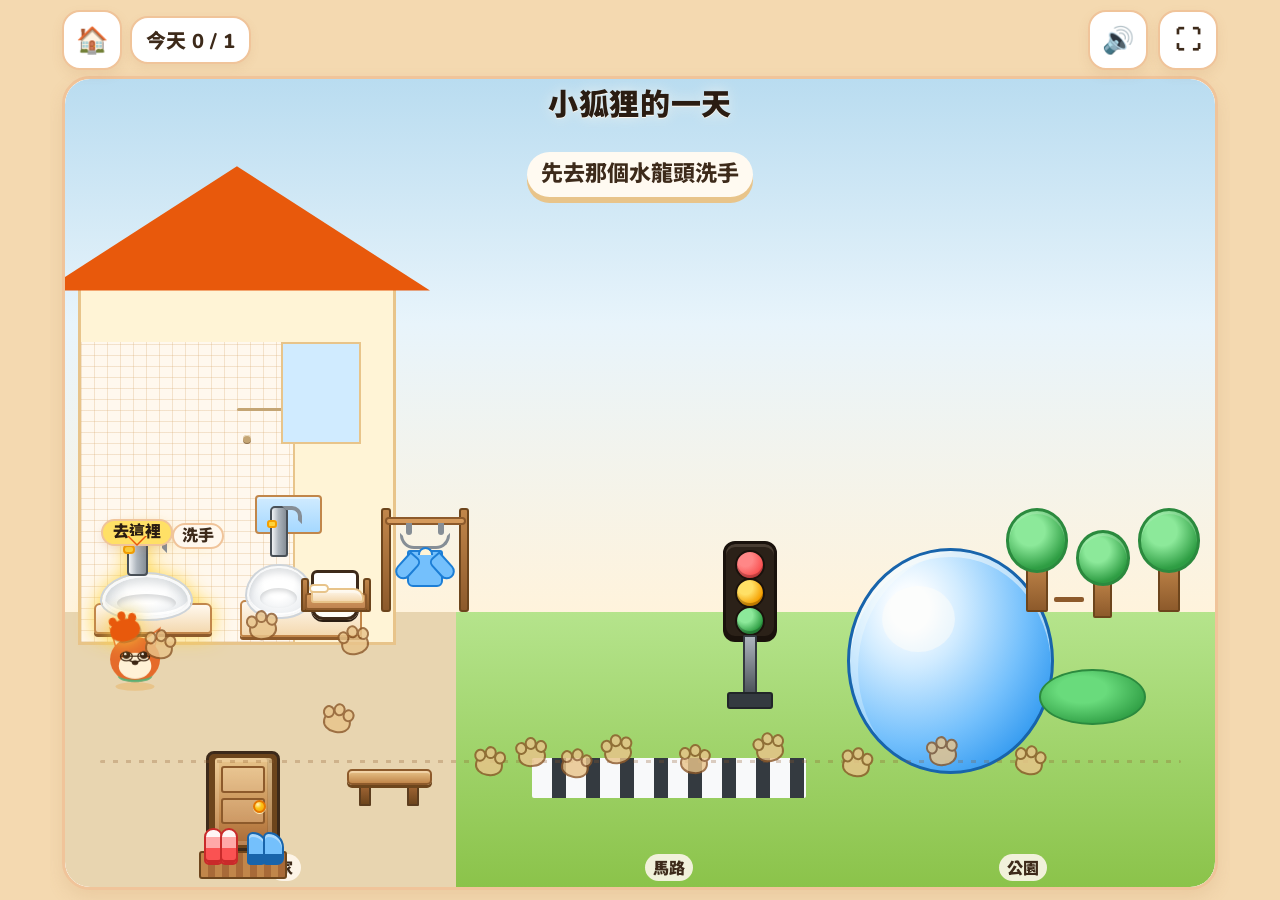
==== commit 5358972c: "小狐狸的一天：第五天早上公園又多一隻作客，門關鞋子回來。 第四天傍晚收完後再過一夜，早上仍是門關、鞋子在墊子、水槽乾的。公園還有魚鴨鳥兔、駱駝、草料、螃蟹、海藻和蘋果，再多一隻現成的羊來作客，狐狸在公" ====
--- a/childgame/index.html
+++ b/childgame/index.html
@@ -9,17 +9,17 @@
     <meta name="theme-color" content="#f4d9b0" />
     <title>小狐狸學堂</title>
     <meta name="description" content="小狐狸學堂。小狐狸老師帶臺灣大班玩數字、注音、英文和生活。" />
-    <link rel="icon" type="image/svg+xml" href="./favicon.svg?v=20260903g" />
+    <link rel="icon" type="image/svg+xml" href="./favicon.svg?v=20260903j" />
     <link rel="preconnect" href="https://fonts.googleapis.com" />
     <link rel="preconnect" href="https://fonts.gstatic.com" crossorigin />
     <link
       rel="stylesheet"
       href="https://fonts.googleapis.com/css2?family=Noto+Sans+TC:wght@700;900&family=Nunito:wght@700;800;900&display=swap"
     />
-    <link rel="stylesheet" href="./styles.css?v=20260903g" />
+    <link rel="stylesheet" href="./styles.css?v=20260903j" />
   </head>
   <body>
     <div id="app"></div>
-    <script src="./app.js?v=20260903g"></script>
+    <script src="./app.js?v=20260903j"></script>
   </body>
 </html>
--- a/childgame/styles.css
+++ b/childgame/styles.css
@@ -3413,6 +3413,12 @@
   bottom: 16%;
 }
 
+.corner-park.is-looked .day-park-friends .day-critter.kind-sheep,
+.corner-park.is-visited .day-park-friends .day-critter.kind-sheep {
+  right: 30%;
+  bottom: 10%;
+}
+
 .day-critter {
   position: absolute;
   display: block;
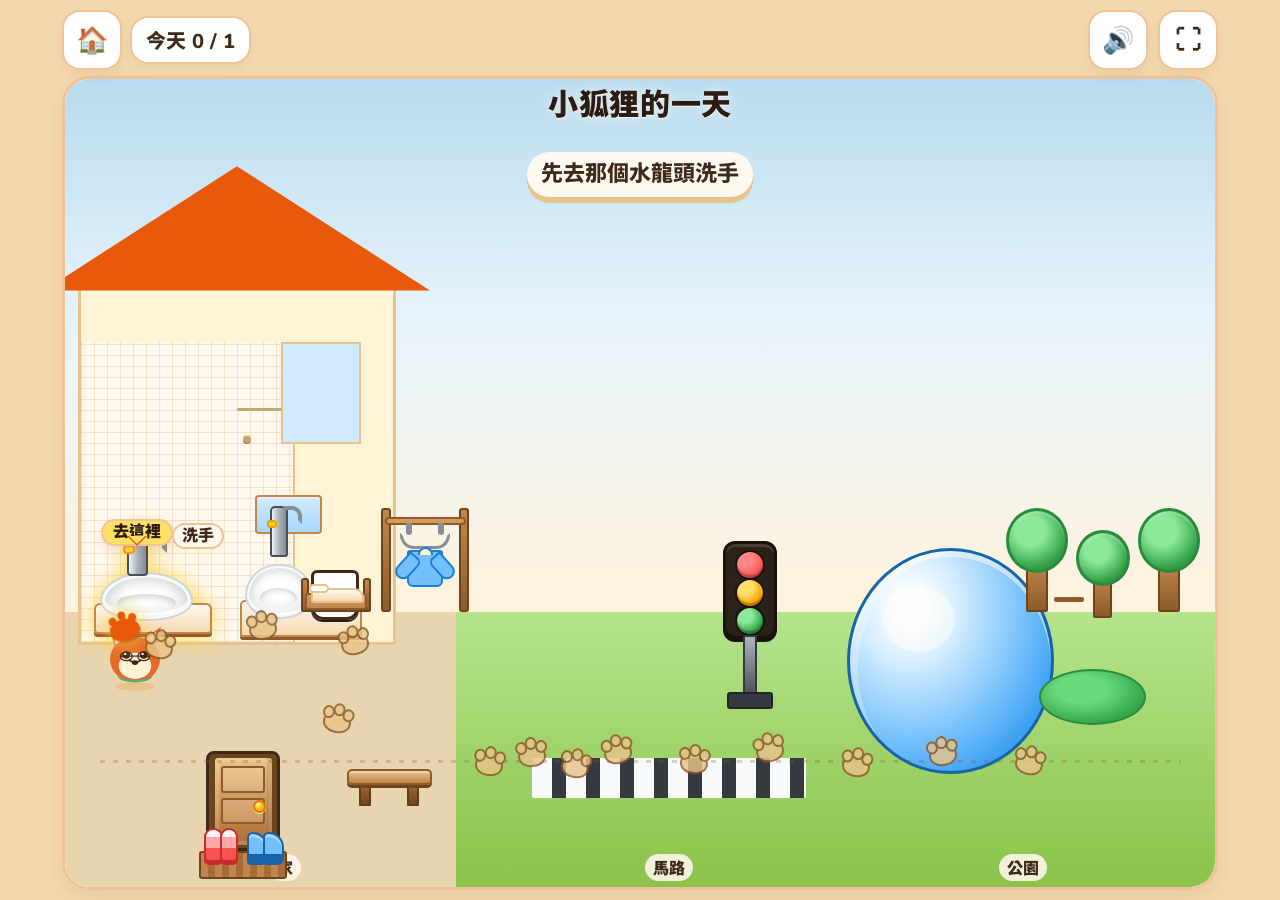
==== commit 34849fc8: "小狐狸的一天：第五天看完朋友，羊旁邊多一撮青草，再去吃飯。 公園還留著羊、螃蟹、海藻、駱駝、草料和蘋果，羊腳邊多一片三葉草當餵過痕跡。狐狸回到桌子說去吃飯，第五天早上還沒看朋友時仍只說羊來作客。  C" ====
--- a/childgame/index.html
+++ b/childgame/index.html
@@ -9,17 +9,17 @@
     <meta name="theme-color" content="#f4d9b0" />
     <title>小狐狸學堂</title>
     <meta name="description" content="小狐狸學堂。小狐狸老師帶臺灣大班玩數字、注音、英文和生活。" />
-    <link rel="icon" type="image/svg+xml" href="./favicon.svg?v=20260903j" />
+    <link rel="icon" type="image/svg+xml" href="./favicon.svg?v=20260903k" />
     <link rel="preconnect" href="https://fonts.googleapis.com" />
     <link rel="preconnect" href="https://fonts.gstatic.com" crossorigin />
     <link
       rel="stylesheet"
       href="https://fonts.googleapis.com/css2?family=Noto+Sans+TC:wght@700;900&family=Nunito:wght@700;800;900&display=swap"
     />
-    <link rel="stylesheet" href="./styles.css?v=20260903j" />
+    <link rel="stylesheet" href="./styles.css?v=20260903k" />
   </head>
   <body>
     <div id="app"></div>
-    <script src="./app.js?v=20260903j"></script>
+    <script src="./app.js?v=20260903k"></script>
   </body>
 </html>
--- a/childgame/styles.css
+++ b/childgame/styles.css
@@ -3386,6 +3386,12 @@
   height: 16px;
 }
 
+.corner-park.is-looked .day-critter.kind-sheep > .sheep-clover,
+.corner-park.is-visited .day-critter.kind-sheep > .sheep-clover {
+  width: 24px;
+  height: 20px;
+}
+
 .day-park-friends .day-critter {
   filter: drop-shadow(0 2px 0 rgba(43, 33, 24, 0.38));
 }
@@ -3849,6 +3855,56 @@
   border: 2px solid #2b8a3e;
   border-radius: 50% 40% 60% 40%;
   transform: rotate(18deg);
+}
+
+.day-critter.kind-sheep > .sheep-clover {
+  position: absolute;
+  display: block;
+  left: 100%;
+  top: auto;
+  bottom: -8px;
+  width: 22px;
+  height: 18px;
+  margin: 0;
+  background: #a9e34b;
+  border: 2px solid #5c940d;
+  border-radius: 50%;
+  box-shadow:
+    -9px 2px 0 -1px #82c91e,
+    8px -3px 0 -1px #94d82d,
+    inset 2px 2px 0 -1px #d8f5a2,
+    0 3px 0 rgba(33, 20, 10, 0.42);
+  transform: translate(8px, 7px) rotate(10deg);
+  z-index: 8;
+  pointer-events: none;
+  filter: drop-shadow(0 2px 0 rgba(33, 20, 10, 0.45));
+}
+
+.day-critter.kind-sheep > .sheep-clover::before {
+  content: "";
+  position: absolute;
+  left: 6px;
+  top: 4px;
+  width: 8px;
+  height: 8px;
+  background: #fffef8;
+  border: 2px solid #e8c48a;
+  border-radius: 50%;
+  box-shadow: inset 2px 1px 0 -1px #ffc9c9;
+  z-index: 1;
+}
+
+.day-critter.kind-sheep > .sheep-clover::after {
+  content: "";
+  position: absolute;
+  left: 8px;
+  bottom: -7px;
+  width: 4px;
+  height: 9px;
+  background: #74b816;
+  border: 2px solid #5c940d;
+  border-radius: 2px;
+  transform: rotate(8deg);
 }
 
 .day-critter.kind-crab {
